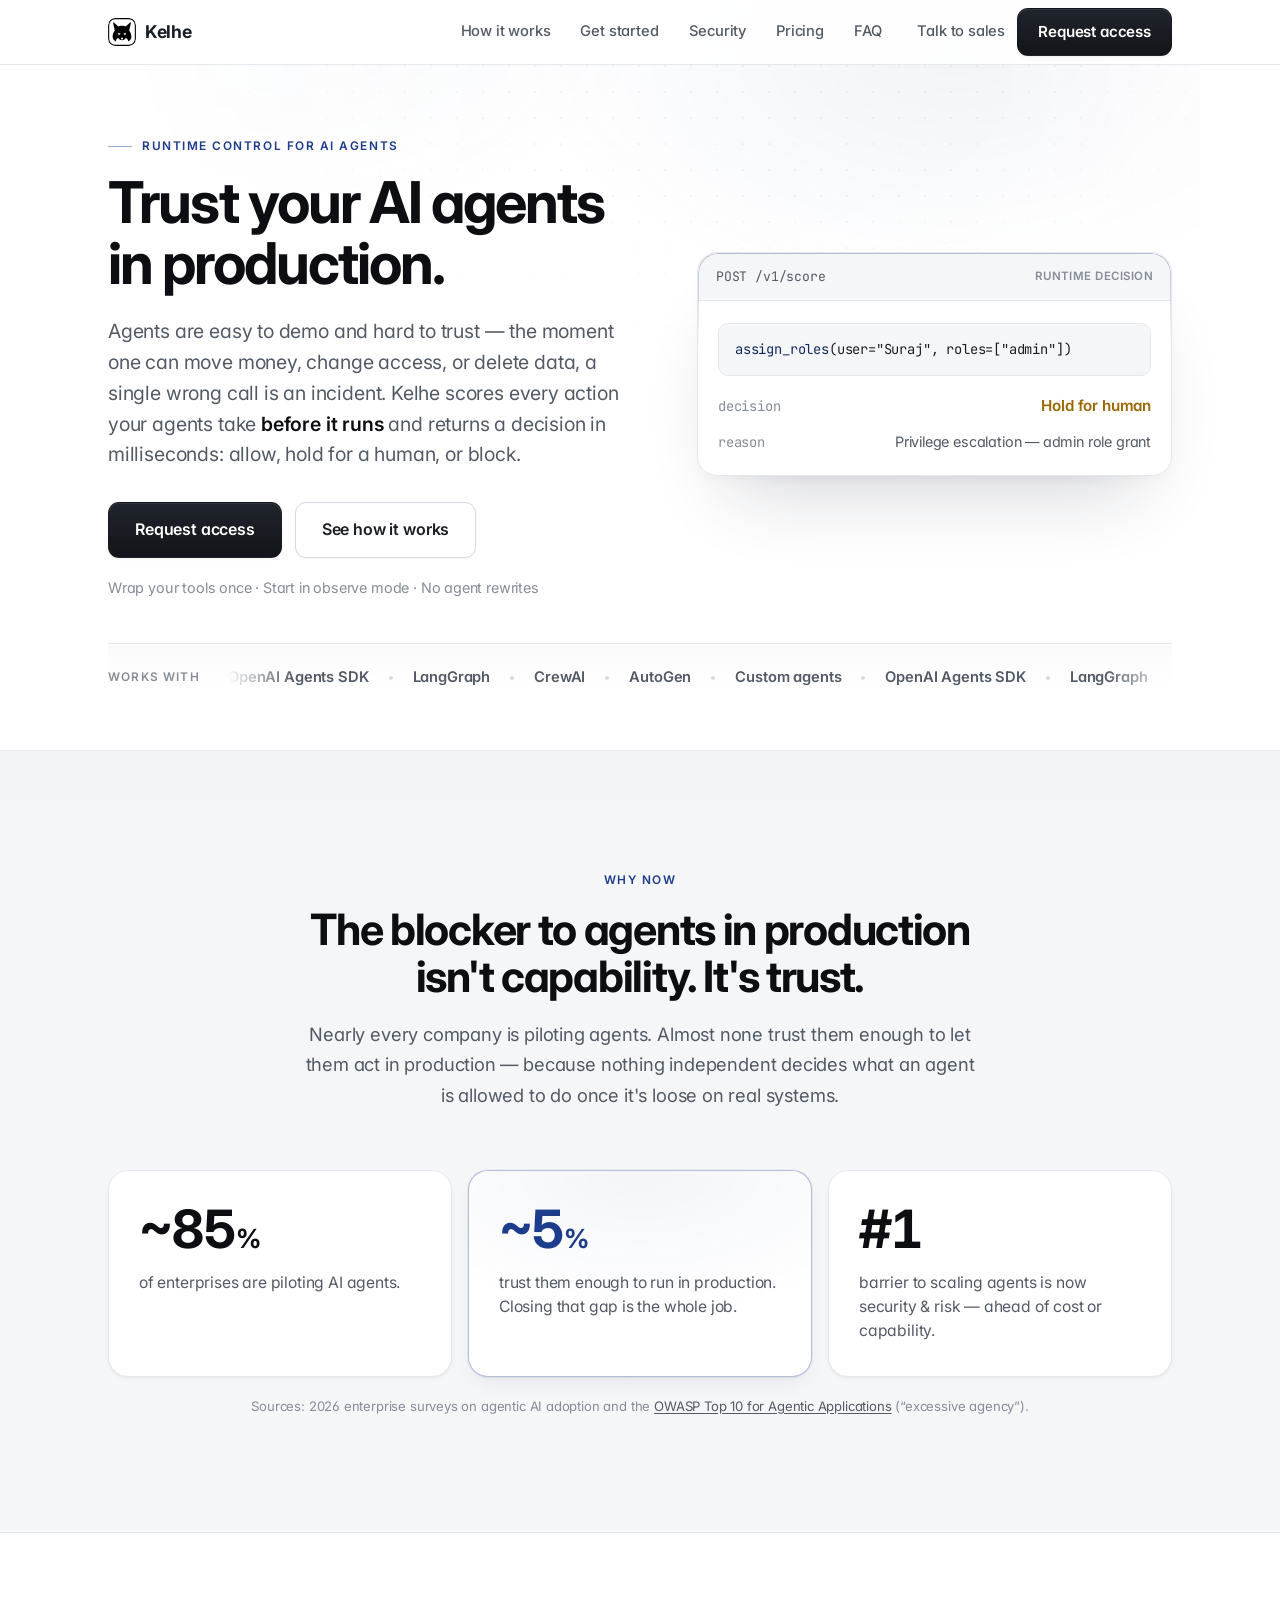
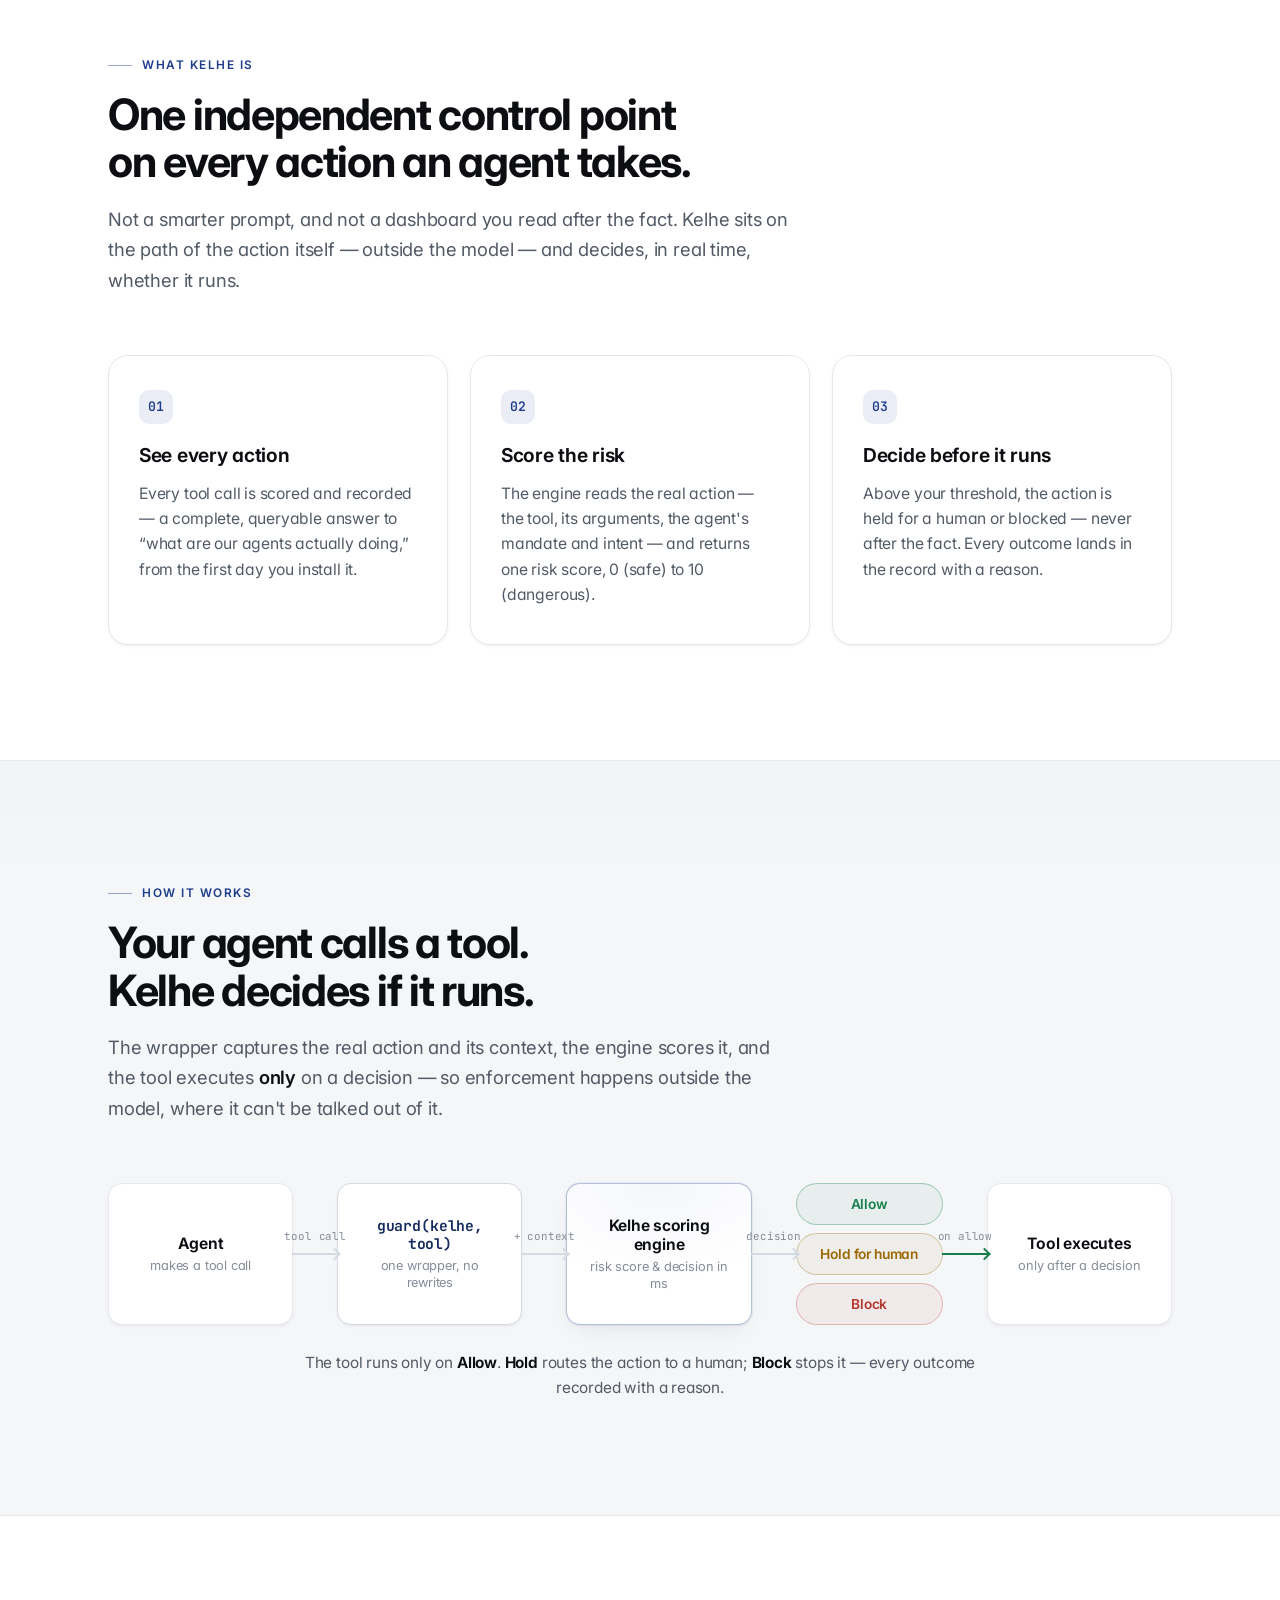
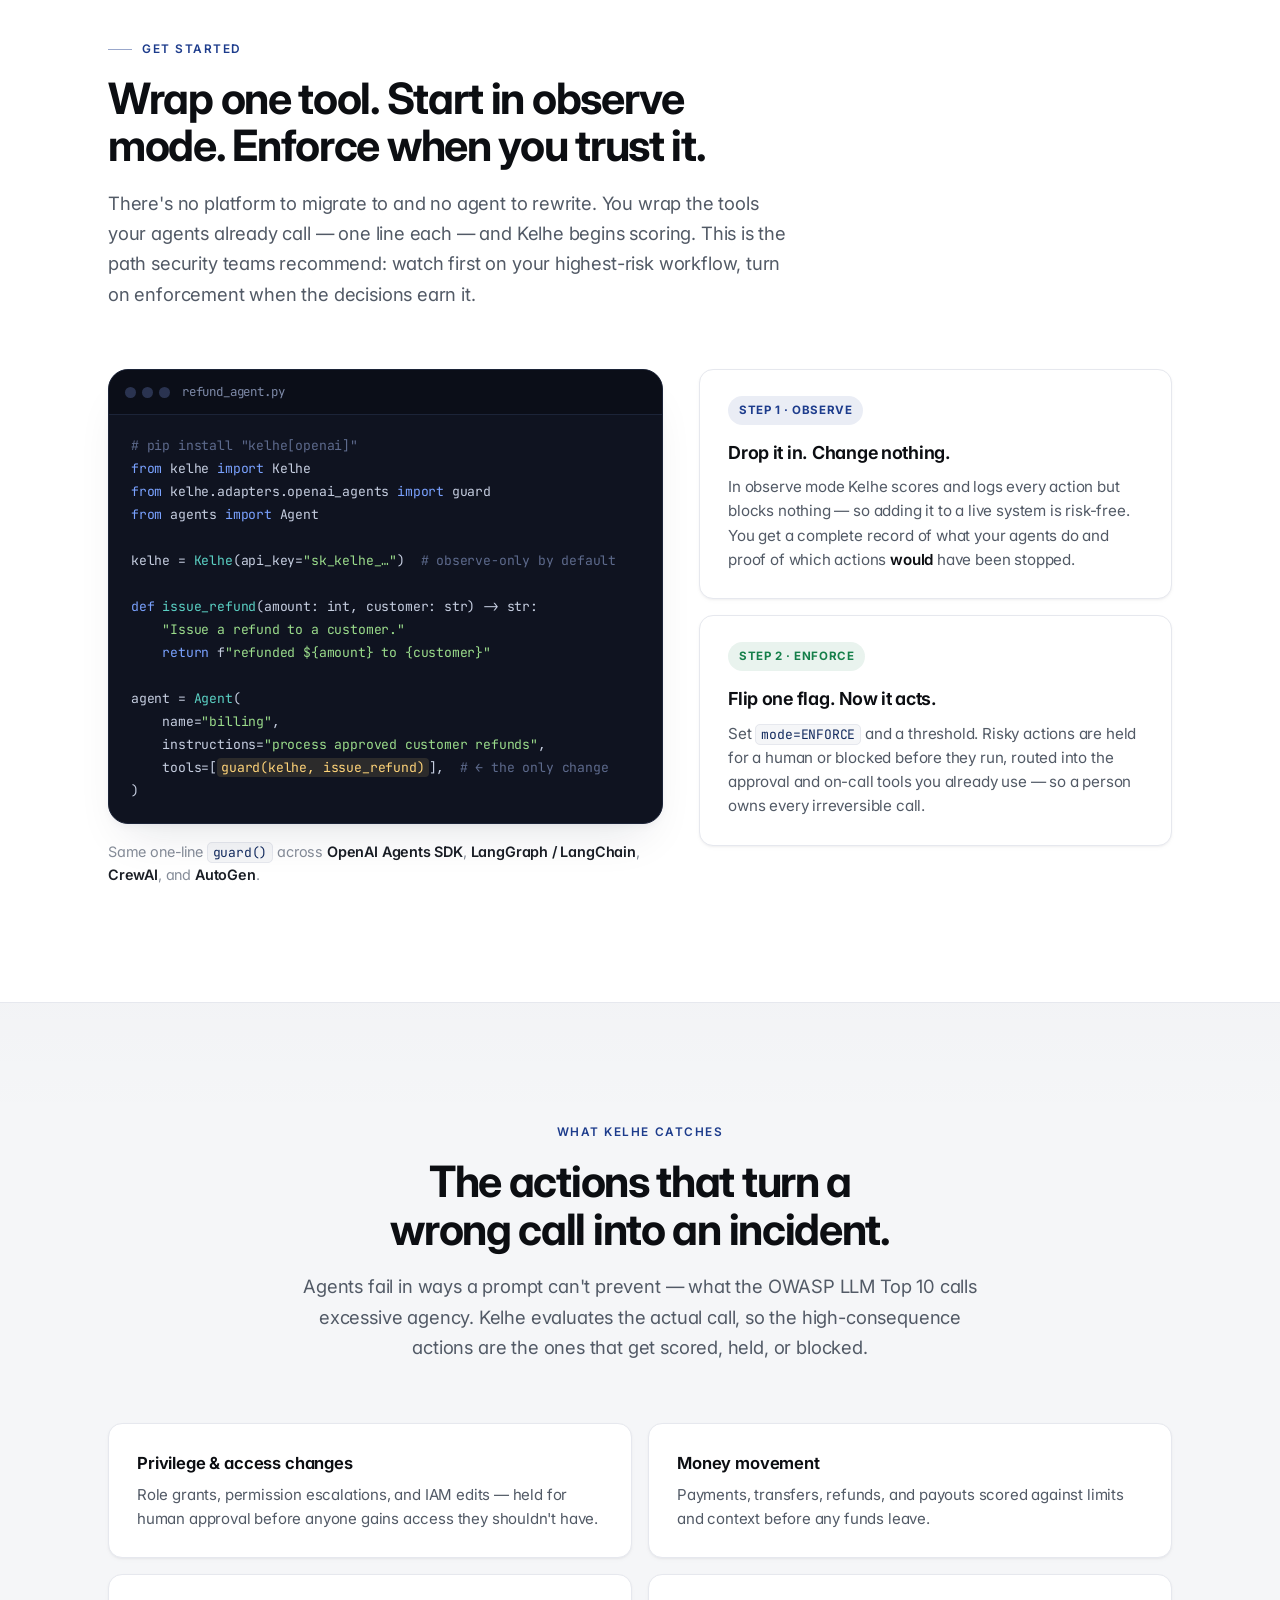
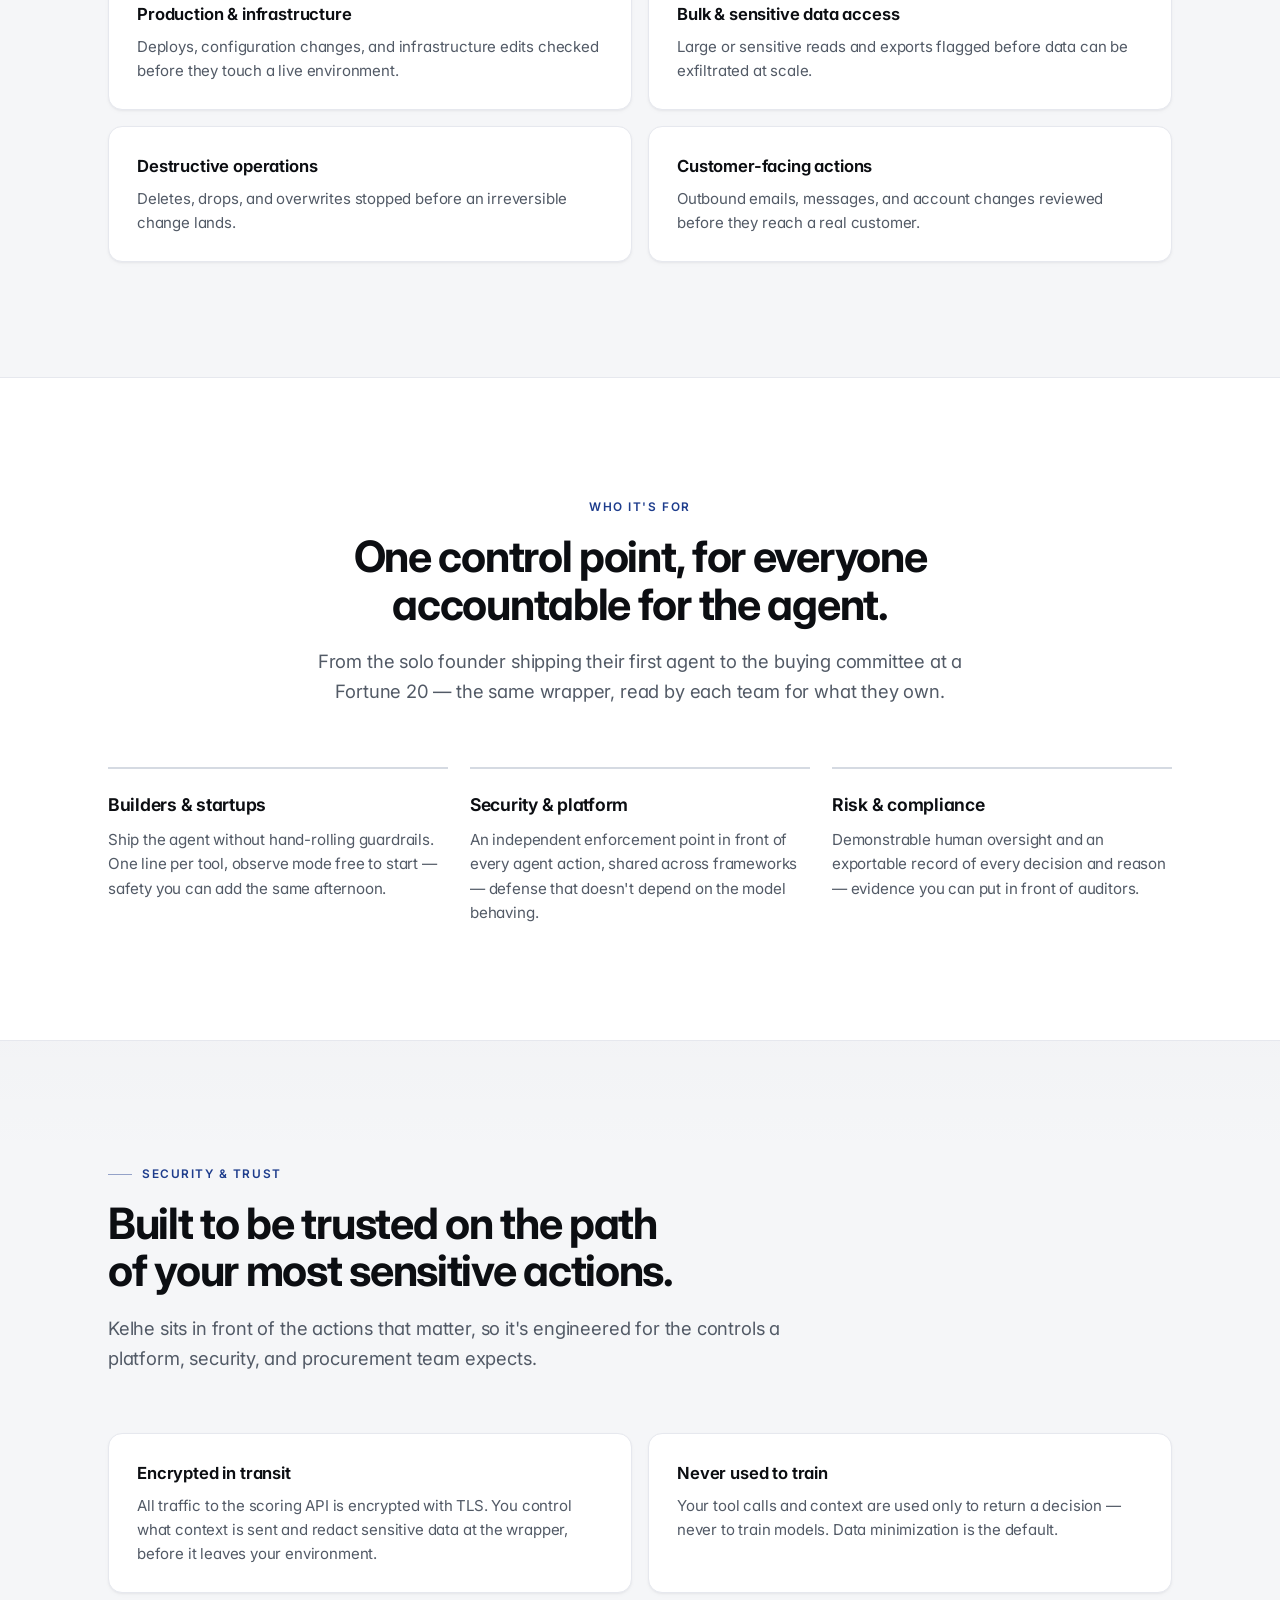
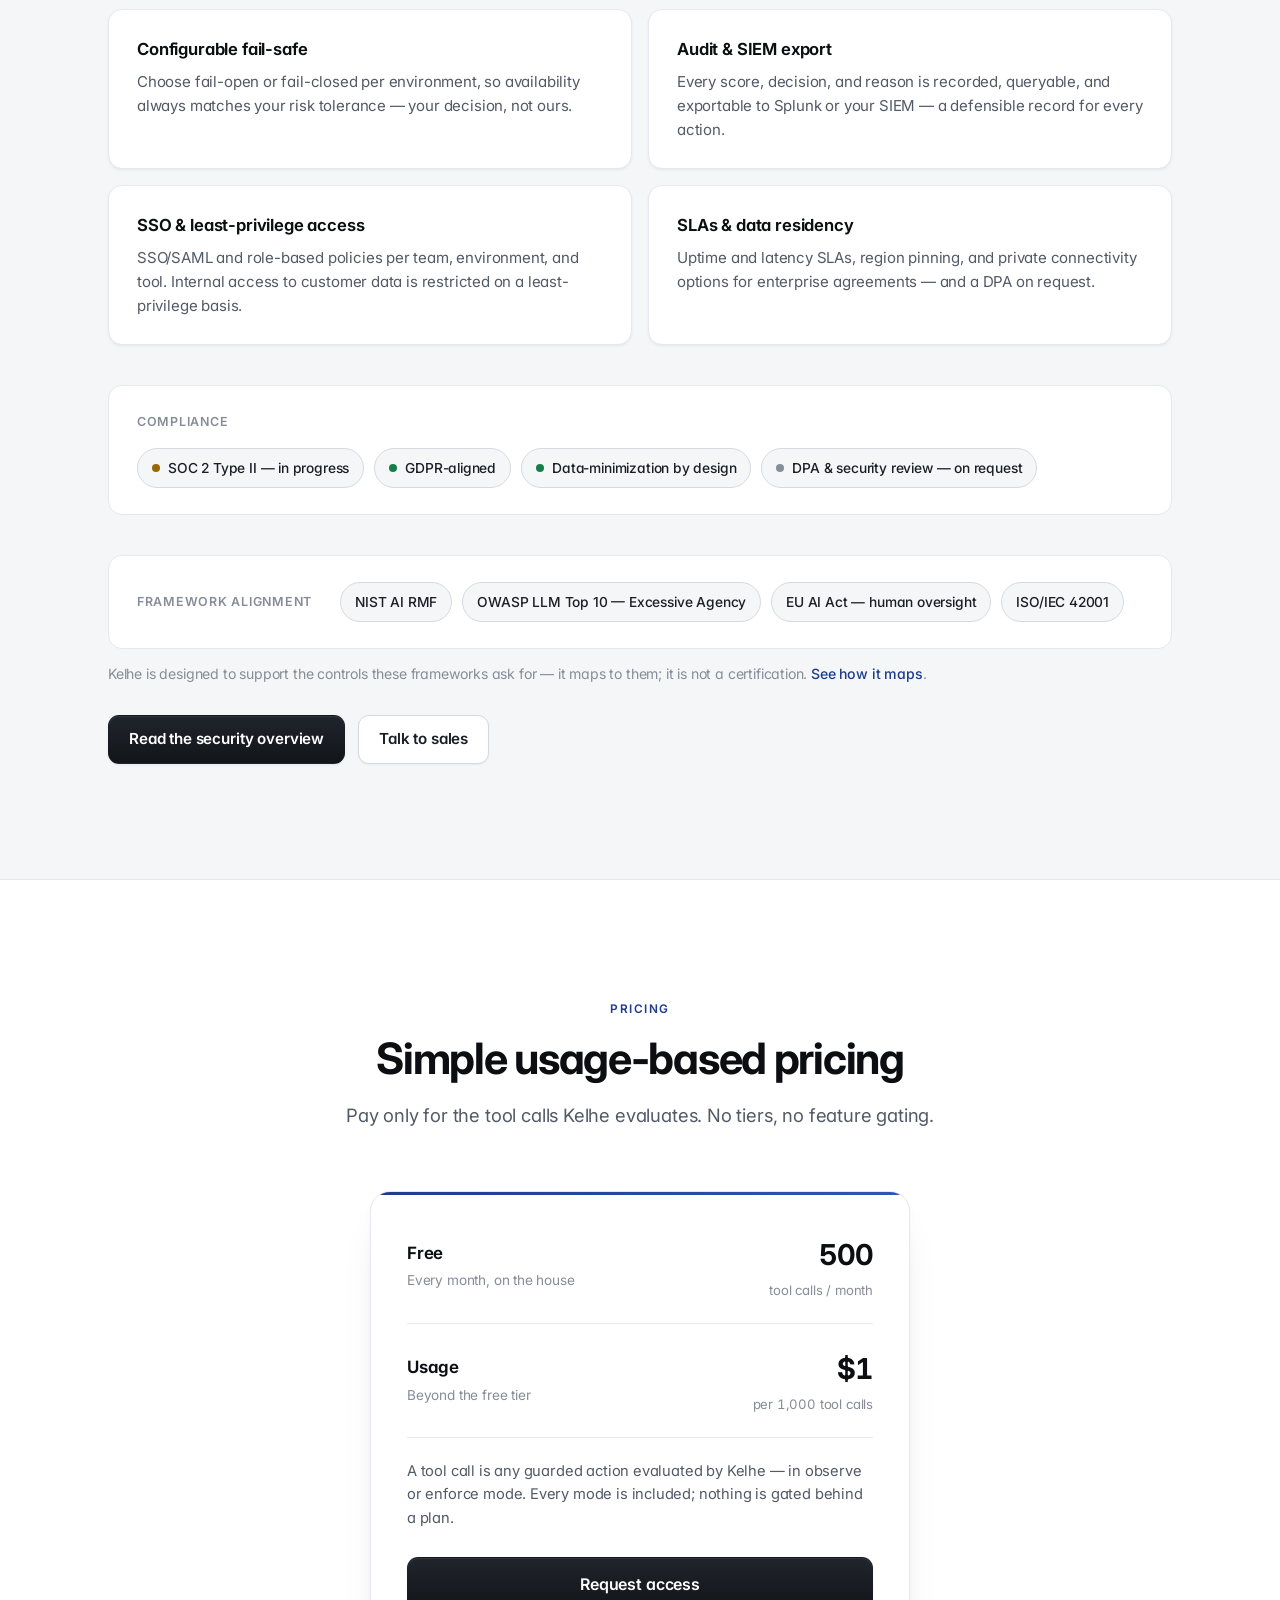
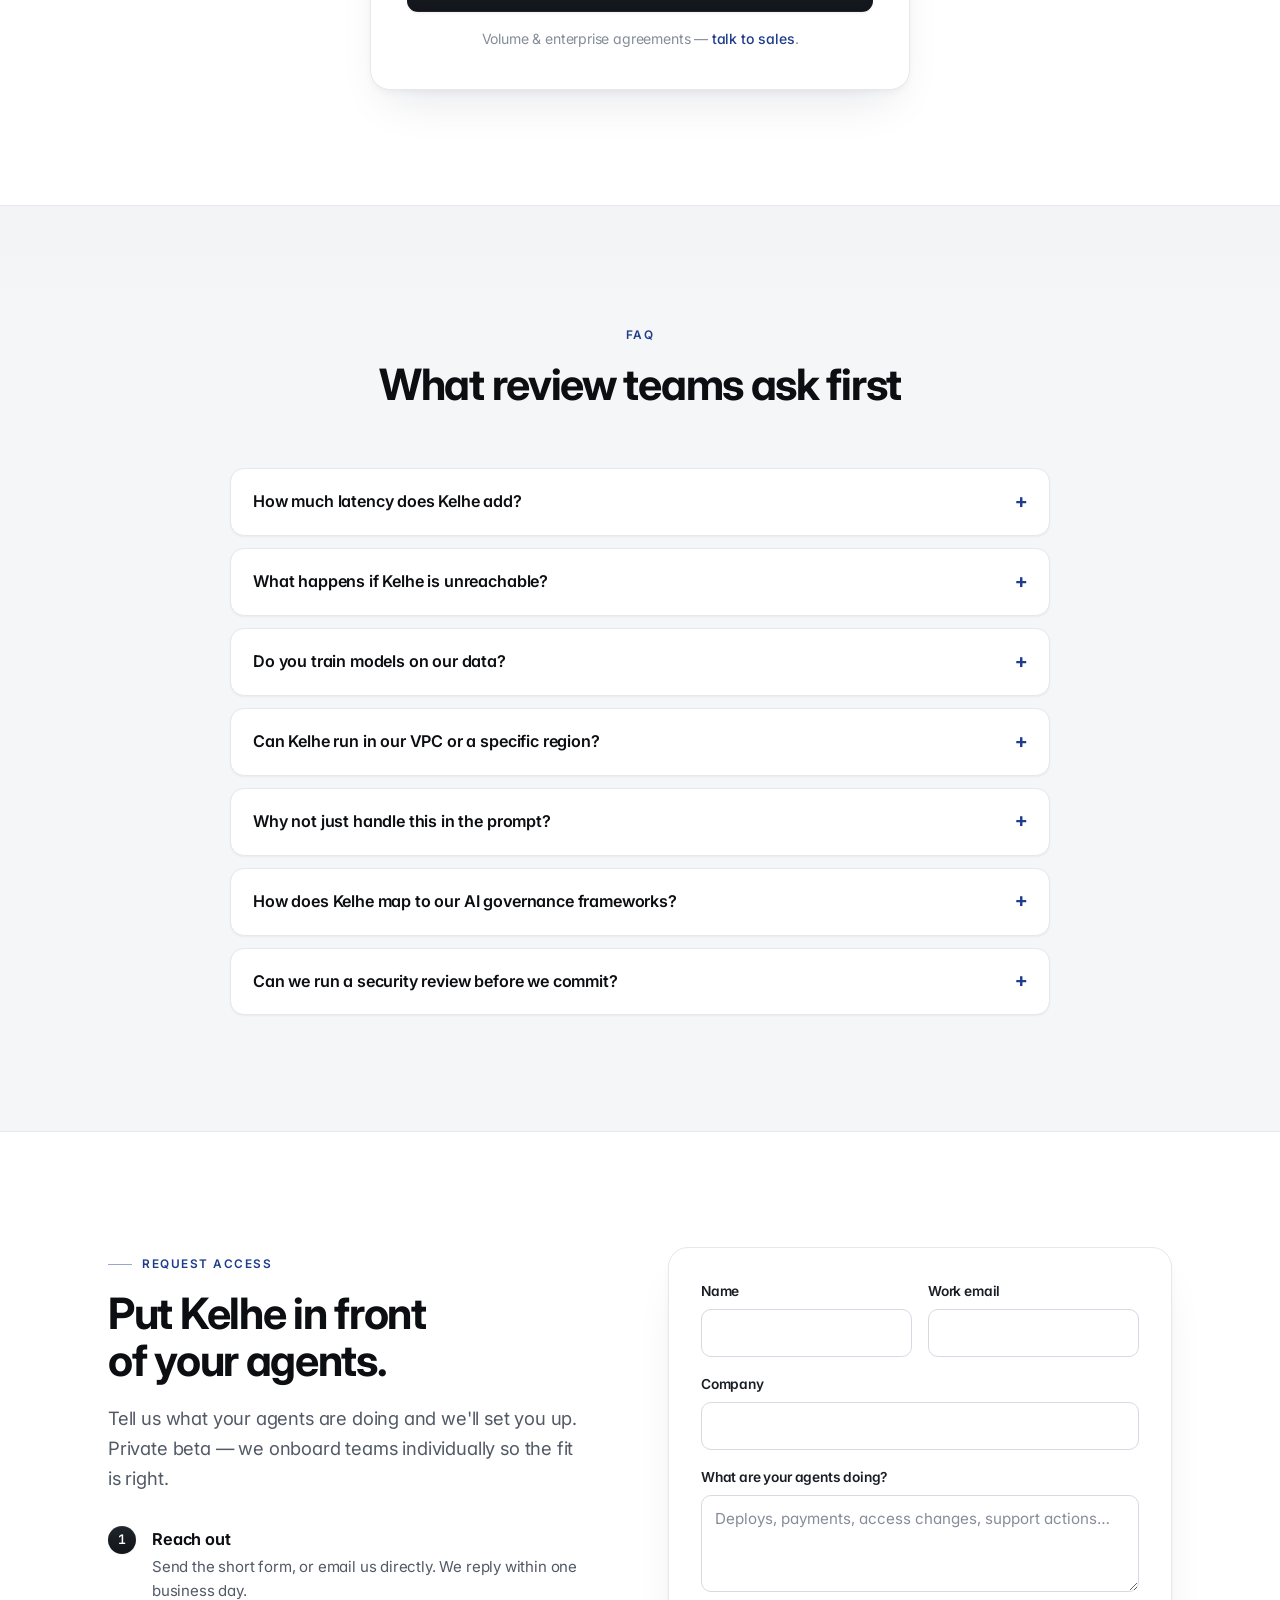
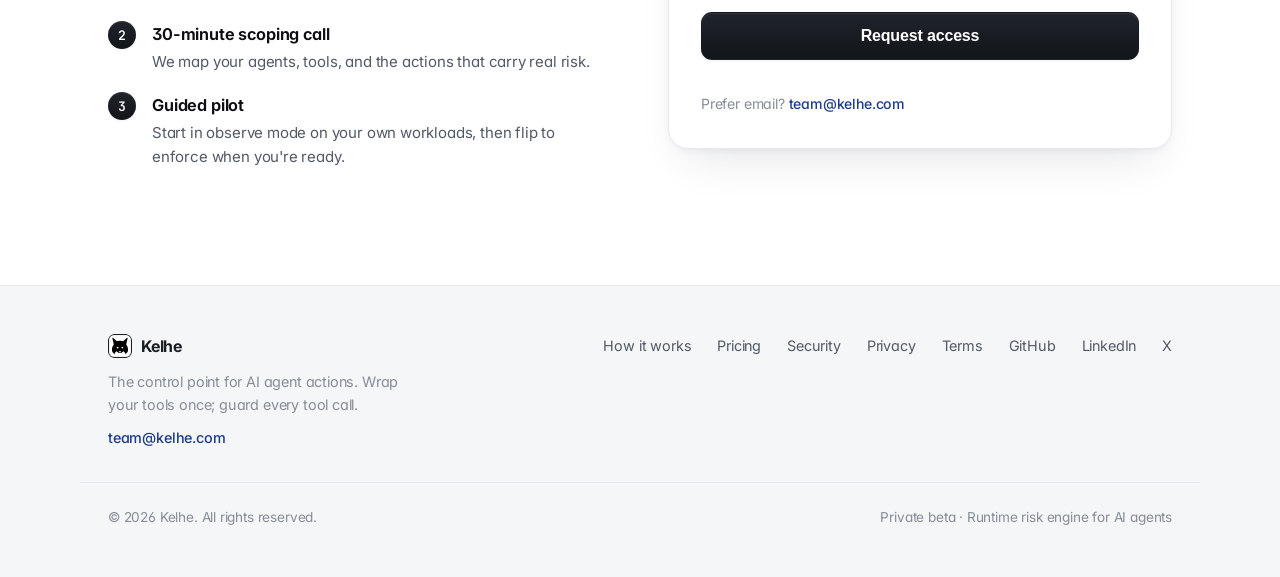
==== index.html @ 11968490 "new change" ====
<!DOCTYPE html>
<html lang="en">
<head>
  <meta charset="UTF-8" />
  <meta name="viewport" content="width=device-width, initial-scale=1.0" />
  <title>Kelhe — The runtime control point for AI agent actions</title>
  <meta name="description" content="Most AI agents never leave the pilot because no one can trust what they'll do in production. Kelhe scores every action your agents take — before it runs — and returns a decision in milliseconds: allow, hold for a human, or block. Wrap your tools once, start in observe mode, enforce when you trust it." />
  <meta name="keywords" content="AI agent security, runtime risk engine, tool call guardrails, agent governance, LLM security, human-in-the-loop" />
  <meta name="theme-color" content="#ffffff" />
  <meta name="robots" content="index, follow" />
  <meta name="author" content="Kelhe" />
  <link rel="canonical" href="https://kelhe.com/" />

  <link rel="icon" type="image/svg+xml" href="kelhe-fox-icon.svg" />
  <link rel="apple-touch-icon" href="kelhe-fox-logo.png" />
  <link rel="manifest" href="site.webmanifest" />

  <meta property="og:type" content="website" />
  <meta property="og:site_name" content="Kelhe" />
  <meta property="og:title" content="Kelhe — The control point for AI agent actions" />
  <meta property="og:description" content="A runtime risk engine for AI agents. Every tool call is scored before it executes — allow, hold for a human, or block." />
  <meta property="og:url" content="https://kelhe.com/" />
  <meta property="og:image" content="https://kelhe.com/kelhe-fox-logo.png" />
  <meta name="twitter:card" content="summary_large_image" />
  <meta name="twitter:title" content="Kelhe — The control point for AI agent actions" />
  <meta name="twitter:description" content="Every AI agent tool call, scored before it executes. Allow, hold for a human, or block." />
  <meta name="twitter:image" content="https://kelhe.com/kelhe-fox-logo.png" />

  <link rel="preconnect" href="https://fonts.googleapis.com" />
  <link rel="preconnect" href="https://fonts.gstatic.com" crossorigin />
  <link rel="preload" as="image" href="kelhe-fox-icon.svg" />
  <link href="https://fonts.googleapis.com/css2?family=Inter:wght@400;500;600;700;800&family=JetBrains+Mono:wght@400;500&display=swap" rel="stylesheet" />

  <link rel="stylesheet" href="styles.css?v=20260627e" />

  <!-- ── Structured data (JSON-LD) ─────────────────────────── -->
  <script type="application/ld+json">
  {
    "@context": "https://schema.org",
    "@graph": [
      {
        "@type": "Organization",
        "@id": "https://kelhe.com/#org",
        "name": "Kelhe",
        "url": "https://kelhe.com/",
        "logo": "https://kelhe.com/kelhe-fox-logo.png",
        "email": "team@kelhe.com",
        "sameAs": [
          "https://github.com/kelhehq",
          "https://www.linkedin.com/company/kelhe",
          "https://x.com/kelhehq"
        ]
      },
      {
        "@type": "SoftwareApplication",
        "name": "Kelhe",
        "applicationCategory": "SecurityApplication",
        "operatingSystem": "Cloud",
        "url": "https://kelhe.com/",
        "publisher": { "@id": "https://kelhe.com/#org" },
        "description": "Runtime risk engine for AI agents. Every guarded tool call is scored before it executes and returns a decision — allow, hold for a human, or block — with a defensible audit trail. The enforcement checkpoint security, platform, and risk teams put in front of every action an agent can take.",
        "offers": {
          "@type": "Offer",
          "priceCurrency": "USD",
          "price": "1.00",
          "description": "Usage-based pricing: 500 tool calls per month free, then $1 per 1,000 tool calls. No tiers, no feature gating."
        }
      },
      {
        "@type": "FAQPage",
        "mainEntity": [
          {
            "@type": "Question",
            "name": "How much latency does Kelhe add?",
            "acceptedAnswer": { "@type": "Answer", "text": "Kelhe is built for the hot path. Scoring runs as a single hosted API call designed to return a decision in milliseconds, so guarded tool calls proceed with minimal added latency. Enterprise agreements include latency SLAs." }
          },
          {
            "@type": "Question",
            "name": "What happens if Kelhe is unreachable?",
            "acceptedAnswer": { "@type": "Answer", "text": "Failure behavior is configurable per environment. Choose fail-open to proceed if scoring is unavailable, or fail-closed to block until a decision is returned, so availability always matches your risk tolerance." }
          },
          {
            "@type": "Question",
            "name": "Do you train models on our data?",
            "acceptedAnswer": { "@type": "Answer", "text": "No. Customer tool calls and context are used only to return a decision, never to train models. Kelhe follows data-minimization principles, and a DPA and security review are available on request." }
          },
          {
            "@type": "Question",
            "name": "Can Kelhe run in our VPC or a specific region?",
            "acceptedAnswer": { "@type": "Answer", "text": "Deployment and data-residency options, including region pinning and private connectivity, are available for enterprise agreements. Email team@kelhe.com to discuss requirements." }
          },
          {
            "@type": "Question",
            "name": "Why not just handle this in the prompt?",
            "acceptedAnswer": { "@type": "Answer", "text": "Prompts shape intent; they don't enforce it. A model can be persuaded, confused, or wrong, and a prompt leaves no independent record of what was allowed. Kelhe evaluates the actual tool call at runtime, outside the model, and produces a decision and an audit trail you can rely on." }
          },
          {
            "@type": "Question",
            "name": "How does Kelhe map to our AI governance frameworks?",
            "acceptedAnswer": { "@type": "Answer", "text": "Kelhe is designed to support the controls these frameworks ask for: independent runtime enforcement and measurement of agent actions (NIST AI RMF), mitigation of excessive agency (OWASP LLM Top 10), demonstrable human oversight of consequential actions (EU AI Act), and an auditable management record (ISO/IEC 42001). Kelhe maps to these standards; it is not itself a certification." }
          },
          {
            "@type": "Question",
            "name": "Can we run a security review before we commit?",
            "acceptedAnswer": { "@type": "Answer", "text": "Yes. We share a security overview, complete security questionnaires, and provide a DPA on request. Private beta teams are onboarded individually, so a security and procurement review is part of how we start. Email team@kelhe.com." }
          }
        ]
      }
    ]
  }
  </script>
</head>
<body>
  <a class="skip-link" href="#main">Skip to content</a>

  <!-- ───────────────────────── Nav ───────────────────────── -->
  <header class="nav">
    <div class="container nav__inner">
      <a class="brand" href="#top" aria-label="Kelhe home">
        <img class="brand__mark" src="kelhe-fox-icon.svg" alt="" width="28" height="28" />
        <span class="brand__name">Kelhe</span>
      </a>
      <button class="nav__toggle" id="navToggle" aria-label="Open menu" aria-expanded="false" aria-controls="navMenu">
        <span></span><span></span><span></span>
      </button>
      <nav class="nav__links" id="navMenu" aria-label="Primary">
        <a href="#how">How it works</a>
        <a href="#start">Get started</a>
        <a href="#security">Security</a>
        <a href="#pricing">Pricing</a>
        <a href="#faq">FAQ</a>
        <div class="nav__cta">
          <a class="nav__link" href="mailto:team@kelhe.com?subject=Talk%20to%20sales">Talk to sales</a>
          <a class="btn btn--primary" href="#request">Request access</a>
        </div>
      </nav>
    </div>
  </header>

  <main id="main">
    <span id="top"></span>

    <!-- ───────────────────────── Hero ───────────────────────── -->
    <section class="hero container">
      <div class="hero__bg" aria-hidden="true"></div>
      <div class="hero__grid">
        <div class="hero__copy">
          <span class="eyebrow">Runtime control for AI agents</span>
          <h1 class="hero__title">Trust your AI agents in production.</h1>
          <p class="hero__sub">
            Agents are easy to demo and hard to trust — the moment one can move money,
            change access, or delete data, a single wrong call is an incident. Kelhe
            scores every action your agents take <em>before it runs</em> and returns a
            decision in milliseconds: allow, hold for a human, or block.
          </p>
          <div class="hero__actions">
            <a class="btn btn--primary btn--lg" href="#request">Request access</a>
            <a class="btn btn--ghost btn--lg" href="#how">See how it works</a>
          </div>
          <p class="hero__note">Wrap your tools once · Start in observe mode · No agent rewrites</p>
        </div>

        <div class="hero__visual">
          <div class="decision" role="img" aria-label="Example: a tool call to assign admin roles is held for human approval">
            <div class="decision__bar">
              <span class="decision__route">POST /v1/score</span>
              <span class="decision__tag">Runtime decision</span>
            </div>
            <div class="decision__body">
<pre class="decision__call"><span class="k">assign_roles</span>(user="Suraj", roles=["admin"])</pre>
              <div class="decision__rows">
                <div class="decision__row">
                  <span class="decision__k">decision</span>
                  <span class="decision__v decision__v--hold">Hold for human</span>
                </div>
                <div class="decision__row">
                  <span class="decision__k">reason</span>
                  <span class="decision__reason">Privilege escalation — admin role grant</span>
                </div>
              </div>
            </div>
          </div>
        </div>
      </div>

      <!-- ── Framework strip (auto-scrolling marquee) ── -->
      <div class="strip">
        <span class="strip__label">Works with</span>
        <div class="strip__marquee">
          <div class="strip__track">
            <span class="strip__item">OpenAI Agents SDK</span>
            <span class="strip__item">LangGraph</span>
            <span class="strip__item">CrewAI</span>
            <span class="strip__item">AutoGen</span>
            <span class="strip__item">Custom agents</span>
            <span class="strip__item" aria-hidden="true">OpenAI Agents SDK</span>
            <span class="strip__item" aria-hidden="true">LangGraph</span>
            <span class="strip__item" aria-hidden="true">CrewAI</span>
            <span class="strip__item" aria-hidden="true">AutoGen</span>
            <span class="strip__item" aria-hidden="true">Custom agents</span>
          </div>
        </div>
      </div>
    </section>

    <!-- ───────────────────────── Why now (the trust gap) ───────────────────────── -->
    <section class="section section--alt" id="why">
      <div class="container">
        <div class="section__head section__head--center">
          <span class="eyebrow">Why now</span>
          <h2 class="section__title">The blocker to agents in production isn't capability. It's trust.</h2>
          <p class="section__lead">
            Nearly every company is piloting agents. Almost none trust them enough to let
            them act in production — because nothing independent decides what an agent is
            allowed to do once it's loose on real systems.
          </p>
        </div>

        <div class="stats">
          <div class="stat">
            <span class="stat__num">~85<span class="stat__unit">%</span></span>
            <p class="stat__label">of enterprises are piloting AI agents.</p>
          </div>
          <div class="stat stat--accent">
            <span class="stat__num">~5<span class="stat__unit">%</span></span>
            <p class="stat__label">trust them enough to run in production. Closing that gap is the whole job.</p>
          </div>
          <div class="stat">
            <span class="stat__num">#1</span>
            <p class="stat__label">barrier to scaling agents is now security &amp; risk — ahead of cost or capability.</p>
          </div>
        </div>
        <p class="stats__source">
          Sources: 2026 enterprise surveys on agentic AI adoption and the
          <a href="https://genai.owasp.org/resource/owasp-top-10-for-agentic-applications-for-2026/" rel="noopener">OWASP Top 10 for Agentic Applications</a> (“excessive agency”).
        </p>
      </div>
    </section>

    <!-- ───────────────────────── What Kelhe is ───────────────────────── -->
    <section class="section container" id="what">
      <div class="section__head">
        <span class="eyebrow">What Kelhe is</span>
        <h2 class="section__title">One independent control point on every action an agent takes.</h2>
        <p class="section__lead">
          Not a smarter prompt, and not a dashboard you read after the fact. Kelhe sits
          on the path of the action itself — outside the model — and decides, in real
          time, whether it runs.
        </p>
      </div>

      <div class="pillars">
        <div class="pillar">
          <span class="pillar__num">01</span>
          <h3 class="pillar__title">See every action</h3>
          <p class="pillar__desc">Every tool call is scored and recorded — a complete, queryable answer to “what are our agents actually doing,” from the first day you install it.</p>
        </div>
        <div class="pillar">
          <span class="pillar__num">02</span>
          <h3 class="pillar__title">Score the risk</h3>
          <p class="pillar__desc">The engine reads the real action — the tool, its arguments, the agent's mandate and intent — and returns one risk score, 0 (safe) to 10 (dangerous).</p>
        </div>
        <div class="pillar">
          <span class="pillar__num">03</span>
          <h3 class="pillar__title">Decide before it runs</h3>
          <p class="pillar__desc">Above your threshold, the action is held for a human or blocked — never after the fact. Every outcome lands in the record with a reason.</p>
        </div>
      </div>
    </section>

    <!-- ───────────────────────── How it works ───────────────────────── -->
    <section class="section section--alt" id="how">
      <div class="container">
      <div class="section__head">
        <span class="eyebrow">How it works</span>
        <h2 class="section__title">Your agent calls a tool. Kelhe decides if it runs.</h2>
        <p class="section__lead">
          The wrapper captures the real action and its context, the engine scores it, and
          the tool executes <em>only</em> on a decision — so enforcement happens outside
          the model, where it can't be talked out of it.
        </p>
      </div>

      <figure class="flow" aria-label="Data flow: an agent's tool call passes through guard() to Kelhe's scoring engine, which returns allow, hold for a human, or block; the tool executes only on allow.">
        <div class="flow__pipe" aria-hidden="true">
          <div class="flow__node">
            <span class="flow__k">Agent</span>
            <span class="flow__sub">makes a tool call</span>
          </div>
          <div class="flow__edge"><span class="flow__elabel">tool call</span></div>
          <div class="flow__node flow__node--code">
            <span class="flow__k">guard(kelhe, tool)</span>
            <span class="flow__sub">one wrapper, no rewrites</span>
          </div>
          <div class="flow__edge"><span class="flow__elabel">+ context</span></div>
          <div class="flow__node flow__node--accent">
            <span class="flow__k">Kelhe scoring engine</span>
            <span class="flow__sub">risk score &amp; decision in ms</span>
          </div>
          <div class="flow__edge"><span class="flow__elabel">decision</span></div>
          <div class="flow__decisions">
            <span class="flow__pill flow__pill--ok">Allow</span>
            <span class="flow__pill flow__pill--hold">Hold for human</span>
            <span class="flow__pill flow__pill--block">Block</span>
          </div>
          <div class="flow__edge flow__edge--ok"><span class="flow__elabel">on allow</span></div>
          <div class="flow__node">
            <span class="flow__k">Tool executes</span>
            <span class="flow__sub">only after a decision</span>
          </div>
        </div>
        <figcaption class="flow__caption">
          The tool runs only on <strong>Allow</strong>. <strong>Hold</strong> routes the
          action to a human; <strong>Block</strong> stops it — every outcome recorded with a reason.
        </figcaption>
      </figure>
      </div>
    </section>

    <!-- ───────────────────────── Get started ───────────────────────── -->
    <section class="section" id="start">
      <div class="container">
        <div class="section__head">
          <span class="eyebrow">Get started</span>
          <h2 class="section__title">Wrap one tool. Start in observe mode. Enforce when you trust it.</h2>
          <p class="section__lead">
            There's no platform to migrate to and no agent to rewrite. You wrap the tools
            your agents already call — one line each — and Kelhe begins scoring. This is
            the path security teams recommend: watch first on your highest-risk workflow,
            turn on enforcement when the decisions earn it.
          </p>
        </div>

        <div class="start">
          <div class="start__code">
            <div class="code">
              <div class="code__bar">
                <span class="code__dots" aria-hidden="true"><i></i><i></i><i></i></span>
                <span class="code__file">refund_agent.py</span>
              </div>
<pre class="code__body"><code><span class="c-c"># pip install "kelhe[openai]"</span>
<span class="c-k">from</span> kelhe <span class="c-k">import</span> Kelhe
<span class="c-k">from</span> kelhe.adapters.openai_agents <span class="c-k">import</span> guard
<span class="c-k">from</span> agents <span class="c-k">import</span> Agent

kelhe = <span class="c-f">Kelhe</span>(api_key=<span class="c-s">"sk_kelhe_…"</span>)  <span class="c-c"># observe-only by default</span>

<span class="c-k">def</span> <span class="c-f">issue_refund</span>(amount: int, customer: str) -> str:
    <span class="c-s">"Issue a refund to a customer."</span>
    <span class="c-k">return</span> f<span class="c-s">"refunded ${amount} to {customer}"</span>

agent = <span class="c-f">Agent</span>(
    name=<span class="c-s">"billing"</span>,
    instructions=<span class="c-s">"process approved customer refunds"</span>,
    tools=[<span class="c-hl">guard(kelhe, issue_refund)</span>],  <span class="c-c"># ← the only change</span>
)</code></pre>
            </div>
            <p class="start__frameworks">
              Same one-line <code>guard()</code> across
              <strong>OpenAI Agents SDK</strong>, <strong>LangGraph / LangChain</strong>,
              <strong>CrewAI</strong>, and <strong>AutoGen</strong>.
            </p>
          </div>

          <div class="modes">
            <div class="mode">
              <span class="mode__tag mode__tag--observe">Step 1 · Observe</span>
              <h3 class="mode__title">Drop it in. Change nothing.</h3>
              <p class="mode__desc">
                In observe mode Kelhe scores and logs every action but blocks nothing — so
                adding it to a live system is risk-free. You get a complete record of what
                your agents do and proof of which actions <em>would</em> have been stopped.
              </p>
            </div>
            <div class="mode">
              <span class="mode__tag mode__tag--enforce">Step 2 · Enforce</span>
              <h3 class="mode__title">Flip one flag. Now it acts.</h3>
              <p class="mode__desc">
                Set <code>mode=ENFORCE</code> and a threshold. Risky actions are held for a
                human or blocked before they run, routed into the approval and on-call tools
                you already use — so a person owns every irreversible call.
              </p>
            </div>
          </div>
        </div>
      </div>
    </section>

    <!-- ───────────────────────── What Kelhe catches ───────────────────────── -->
    <section class="section section--alt" id="catches">
      <div class="container">
        <div class="section__head section__head--center">
          <span class="eyebrow">What Kelhe catches</span>
          <h2 class="section__title">The actions that turn a wrong call into an incident.</h2>
          <p class="section__lead">
            Agents fail in ways a prompt can't prevent — what the OWASP LLM Top 10 calls
            excessive agency. Kelhe evaluates the actual call, so the high-consequence
            actions are the ones that get scored, held, or blocked.
          </p>
        </div>

        <div class="sec">
          <div class="sec__item">
            <h3>Privilege &amp; access changes</h3>
            <p>Role grants, permission escalations, and IAM edits — held for human approval before anyone gains access they shouldn't have.</p>
          </div>
          <div class="sec__item">
            <h3>Money movement</h3>
            <p>Payments, transfers, refunds, and payouts scored against limits and context before any funds leave.</p>
          </div>
          <div class="sec__item">
            <h3>Production &amp; infrastructure</h3>
            <p>Deploys, configuration changes, and infrastructure edits checked before they touch a live environment.</p>
          </div>
          <div class="sec__item">
            <h3>Bulk &amp; sensitive data access</h3>
            <p>Large or sensitive reads and exports flagged before data can be exfiltrated at scale.</p>
          </div>
          <div class="sec__item">
            <h3>Destructive operations</h3>
            <p>Deletes, drops, and overwrites stopped before an irreversible change lands.</p>
          </div>
          <div class="sec__item">
            <h3>Customer-facing actions</h3>
            <p>Outbound emails, messages, and account changes reviewed before they reach a real customer.</p>
          </div>
        </div>
      </div>
    </section>

    <!-- ───────────────────────── Who it's for ───────────────────────── -->
    <section class="section container" id="who">
      <div class="section__head section__head--center">
        <span class="eyebrow">Who it's for</span>
        <h2 class="section__title">One control point, for everyone accountable for the agent.</h2>
        <p class="section__lead">
          From the solo founder shipping their first agent to the buying committee at a
          Fortune 20 — the same wrapper, read by each team for what they own.
        </p>
      </div>

      <div class="teams">
        <div class="team">
          <h3 class="team__title">Builders &amp; startups</h3>
          <p class="team__desc">Ship the agent without hand-rolling guardrails. One line per tool, observe mode free to start — safety you can add the same afternoon.</p>
        </div>
        <div class="team">
          <h3 class="team__title">Security &amp; platform</h3>
          <p class="team__desc">An independent enforcement point in front of every agent action, shared across frameworks — defense that doesn't depend on the model behaving.</p>
        </div>
        <div class="team">
          <h3 class="team__title">Risk &amp; compliance</h3>
          <p class="team__desc">Demonstrable human oversight and an exportable record of every decision and reason — evidence you can put in front of auditors.</p>
        </div>
      </div>
    </section>

    <!-- ───────────────────────── Security & trust ───────────────────────── -->
    <section class="section section--alt" id="security">
      <div class="container">
        <div class="section__head">
          <span class="eyebrow">Security &amp; trust</span>
          <h2 class="section__title">Built to be trusted on the path of your most sensitive actions.</h2>
          <p class="section__lead">
            Kelhe sits in front of the actions that matter, so it's engineered for the
            controls a platform, security, and procurement team expects.
          </p>
        </div>

        <div class="sec">
          <div class="sec__item">
            <h3>Encrypted in transit</h3>
            <p>All traffic to the scoring API is encrypted with TLS. You control what context is sent and redact sensitive data at the wrapper, before it leaves your environment.</p>
          </div>
          <div class="sec__item">
            <h3>Never used to train</h3>
            <p>Your tool calls and context are used only to return a decision — never to train models. Data minimization is the default.</p>
          </div>
          <div class="sec__item">
            <h3>Configurable fail-safe</h3>
            <p>Choose fail-open or fail-closed per environment, so availability always matches your risk tolerance — your decision, not ours.</p>
          </div>
          <div class="sec__item">
            <h3>Audit &amp; SIEM export</h3>
            <p>Every score, decision, and reason is recorded, queryable, and exportable to Splunk or your SIEM — a defensible record for every action.</p>
          </div>
          <div class="sec__item">
            <h3>SSO &amp; least-privilege access</h3>
            <p>SSO/SAML and role-based policies per team, environment, and tool. Internal access to customer data is restricted on a least-privilege basis.</p>
          </div>
          <div class="sec__item">
            <h3>SLAs &amp; data residency</h3>
            <p>Uptime and latency SLAs, region pinning, and private connectivity options for enterprise agreements — and a DPA on request.</p>
          </div>
        </div>

        <div class="compliance">
          <span class="compliance__label">Compliance</span>
          <ul class="compliance__badges">
            <li class="badge"><span class="badge__dot badge__dot--prog"></span> SOC 2 Type II — in progress</li>
            <li class="badge"><span class="badge__dot badge__dot--ok"></span> GDPR-aligned</li>
            <li class="badge"><span class="badge__dot badge__dot--ok"></span> Data-minimization by design</li>
            <li class="badge"><span class="badge__dot badge__dot--req"></span> DPA &amp; security review — on request</li>
          </ul>
        </div>

        <div class="compliance">
          <span class="compliance__label">Framework alignment</span>
          <ul class="compliance__badges">
            <li class="badge">NIST AI RMF</li>
            <li class="badge">OWASP LLM Top 10 — Excessive Agency</li>
            <li class="badge">EU AI Act — human oversight</li>
            <li class="badge">ISO/IEC 42001</li>
          </ul>
        </div>
        <p class="pricing__enterprise" style="text-align:left;margin-top:14px;">
          Kelhe is designed to support the controls these frameworks ask for — it maps to them; it is not a certification. <a href="security.html">See how it maps</a>.
        </p>

        <!-- TODO(owner): replace the "in progress / on request" statuses above with
             verified badges once certifications are issued. -->
        <!-- TODO(owner): customer logo wall — uncomment and add real, approved logos
             once you have permission to display them.
        <div class="logos"> ... </div>
        -->

        <div class="sec__cta">
          <a class="btn btn--primary" href="security.html">Read the security overview</a>
          <a class="btn btn--ghost" href="mailto:team@kelhe.com?subject=Enterprise%20%26%20security%20review">Talk to sales</a>
        </div>
      </div>
    </section>

    <!-- ───────────────────────── Pricing ───────────────────────── -->
    <section class="section container" id="pricing">
      <div class="section__head section__head--center">
        <span class="eyebrow">Pricing</span>
        <h2 class="section__title">Simple usage-based pricing</h2>
        <p class="section__lead">Pay only for the tool calls Kelhe evaluates. No tiers, no feature gating.</p>
      </div>

      <div class="pricing">
        <div class="pricing__card">
          <div class="pricing__row">
            <div>
              <span class="pricing__tier">Free</span>
              <span class="pricing__sub">Every month, on the house</span>
            </div>
            <div class="pricing__price">
              <span class="pricing__amount">500</span>
              <span class="pricing__unit">tool calls / month</span>
            </div>
          </div>
          <div class="pricing__row">
            <div>
              <span class="pricing__tier">Usage</span>
              <span class="pricing__sub">Beyond the free tier</span>
            </div>
            <div class="pricing__price">
              <span class="pricing__amount">$1</span>
              <span class="pricing__unit">per 1,000 tool calls</span>
            </div>
          </div>

          <p class="pricing__explain">
            A tool call is any guarded action evaluated by Kelhe — in observe or enforce
            mode. Every mode is included; nothing is gated behind a plan.
          </p>

          <a class="btn btn--primary btn--lg" href="#request">Request access</a>
          <p class="pricing__enterprise">Volume &amp; enterprise agreements — <a href="mailto:team@kelhe.com?subject=Enterprise%20pricing">talk to sales</a>.</p>
        </div>
      </div>
    </section>

    <!-- ───────────────────────── FAQ ───────────────────────── -->
    <section class="section section--alt" id="faq">
      <div class="container">
        <div class="section__head section__head--center">
          <span class="eyebrow">FAQ</span>
          <h2 class="section__title">What review teams ask first</h2>
        </div>

        <div class="faq">
          <details class="faq__item">
            <summary>How much latency does Kelhe add?</summary>
            <p>Kelhe is built for the hot path. Scoring runs as a single hosted API call designed to return a decision in milliseconds, so guarded tool calls proceed with minimal added latency. Enterprise agreements include latency SLAs.</p>
          </details>
          <details class="faq__item">
            <summary>What happens if Kelhe is unreachable?</summary>
            <p>Failure behavior is configurable per environment. Choose fail-open — proceed if scoring is unavailable — or fail-closed — block until a decision is returned. Availability always matches your risk tolerance.</p>
          </details>
          <details class="faq__item">
            <summary>Do you train models on our data?</summary>
            <p>No. Customer tool calls and context are used only to return a decision, never to train models. Kelhe follows data-minimization principles, and a DPA and security review are available on request.</p>
          </details>
          <details class="faq__item">
            <summary>Can Kelhe run in our VPC or a specific region?</summary>
            <p>Deployment and data-residency options, including region pinning and private connectivity, are available for enterprise agreements. Email <a href="mailto:team@kelhe.com?subject=Deployment%20%26%20residency">team@kelhe.com</a> to discuss requirements.</p>
          </details>
          <details class="faq__item">
            <summary>Why not just handle this in the prompt?</summary>
            <p>Prompts shape intent; they don't enforce it. A model can be persuaded, confused, or wrong, and a prompt leaves no independent record of what was allowed. Kelhe evaluates the actual tool call at runtime — outside the model — and produces a decision and an audit trail you can rely on.</p>
          </details>
          <details class="faq__item">
            <summary>How does Kelhe map to our AI governance frameworks?</summary>
            <p>Kelhe is designed to support the controls these frameworks ask for: independent runtime enforcement and measurement of agent actions (NIST AI RMF), mitigation of excessive agency (OWASP LLM Top 10), demonstrable human oversight of consequential actions (EU AI Act), and an auditable management record (ISO/IEC 42001). Kelhe maps to these standards; it is not itself a certification.</p>
          </details>
          <details class="faq__item">
            <summary>Can we run a security review before we commit?</summary>
            <p>Yes. We share a security overview, complete security questionnaires, and provide a DPA on request. Private beta teams are onboarded individually, so a security and procurement review is part of how we start — email <a href="mailto:team@kelhe.com?subject=Security%20%26%20procurement%20review">team@kelhe.com</a>.</p>
          </details>
        </div>
      </div>
    </section>

    <!-- ───────────────────────── Request access ───────────────────────── -->
    <section class="section" id="request">
      <div class="container request">
        <div class="request__copy">
          <span class="eyebrow">Request access</span>
          <h2 class="section__title">Put Kelhe in front of your agents.</h2>
          <p class="section__lead">
            Tell us what your agents are doing and we'll set you up. Private beta —
            we onboard teams individually so the fit is right.
          </p>

          <ol class="next">
            <li class="next__step">
              <span class="next__num">1</span>
              <div>
                <h3 class="next__title">Reach out</h3>
                <p class="next__desc">Send the short form, or email us directly. We reply within one business day.</p>
              </div>
            </li>
            <li class="next__step">
              <span class="next__num">2</span>
              <div>
                <h3 class="next__title">30-minute scoping call</h3>
                <p class="next__desc">We map your agents, tools, and the actions that carry real risk.</p>
              </div>
            </li>
            <li class="next__step">
              <span class="next__num">3</span>
              <div>
                <h3 class="next__title">Guided pilot</h3>
                <p class="next__desc">Start in observe mode on your own workloads, then flip to enforce when you're ready.</p>
              </div>
            </li>
          </ol>
        </div>

        <div class="request__form">
          <!-- Web3Forms key is set. Submissions are delivered to the email registered
               for this key at web3forms.com — make sure that is team@kelhe.com. -->
          <form id="requestForm" class="form" action="https://api.web3forms.com/submit" method="POST">
            <input type="hidden" name="access_key" value="cf0c25e7-f2dc-433e-bff4-dc9bb9f6ca3f" />
            <input type="hidden" name="subject" value="Kelhe — new access request" />
            <input type="hidden" name="from_name" value="Kelhe website" />
            <input type="checkbox" name="botcheck" class="hp" tabindex="-1" autocomplete="off" aria-hidden="true" />

            <div class="form__row">
              <label class="form__field">
                <span class="form__label">Name</span>
                <input class="form__input" type="text" name="name" required autocomplete="name" />
              </label>
              <label class="form__field">
                <span class="form__label">Work email</span>
                <input class="form__input" type="email" name="email" required autocomplete="email" />
              </label>
            </div>
            <label class="form__field">
              <span class="form__label">Company</span>
              <input class="form__input" type="text" name="company" required autocomplete="organization" />
            </label>
            <label class="form__field">
              <span class="form__label">What are your agents doing?</span>
              <textarea class="form__input" name="use_case" rows="3" placeholder="Deploys, payments, access changes, support actions…" required></textarea>
            </label>

            <button class="btn btn--primary btn--lg form__submit" type="submit">Request access</button>
            <p class="form__status" id="formStatus" role="status" aria-live="polite"></p>
            <p class="form__fallback">Prefer email? <a href="mailto:team@kelhe.com?subject=API%20access%20request">team@kelhe.com</a></p>
          </form>
        </div>
      </div>
    </section>
  </main>

  <!-- ───────────────────────── Footer ───────────────────────── -->
  <footer class="footer">
    <div class="container footer__inner">
      <div class="footer__brandcol">
        <div class="footer__brand">
          <img src="kelhe-fox-icon.svg" alt="" width="24" height="24" />
          <span>Kelhe</span>
        </div>
        <p class="footer__tagline">The control point for AI agent actions. Wrap your tools once; guard every tool call.</p>
        <a class="footer__contact" href="mailto:team@kelhe.com">team@kelhe.com</a>
      </div>
      <nav class="footer__links" aria-label="Footer">
        <a href="#how">How it works</a>
        <a href="#pricing">Pricing</a>
        <a href="security.html">Security</a>
        <a href="privacy.html">Privacy</a>
        <a href="terms.html">Terms</a>
        <a href="https://github.com/kelhehq" rel="noopener">GitHub</a>
        <a href="https://www.linkedin.com/company/kelhe" rel="noopener">LinkedIn</a>
        <a href="https://x.com/kelhehq" rel="noopener">X</a>
      </nav>
    </div>
    <div class="footer__bottom">
      <p class="footer__copy">© 2026 Kelhe. All rights reserved.</p>
      <p class="footer__copy">Private beta · Runtime risk engine for AI agents</p>
    </div>
  </footer>

  <script>
    (function () {
      var btn = document.getElementById('navToggle');
      var menu = document.getElementById('navMenu');
      if (!btn || !menu) return;
      function close() {
        menu.classList.remove('is-open');
        btn.classList.remove('is-open');
        btn.setAttribute('aria-expanded', 'false');
        btn.setAttribute('aria-label', 'Open menu');
      }
      btn.addEventListener('click', function () {
        var open = menu.classList.toggle('is-open');
        btn.classList.toggle('is-open', open);
        btn.setAttribute('aria-expanded', open ? 'true' : 'false');
        btn.setAttribute('aria-label', open ? 'Close menu' : 'Open menu');
      });
      menu.addEventListener('click', function (e) {
        if (e.target.tagName === 'A') close();
      });
      window.addEventListener('keydown', function (e) {
        if (e.key === 'Escape') close();
      });
    })();

    // Request-access form — progressive enhancement over a normal POST
    (function () {
      var form = document.getElementById('requestForm');
      var status = document.getElementById('formStatus');
      if (!form || !status) return;
      form.addEventListener('submit', function (e) {
        // If the key hasn't been configured yet, let the native POST proceed.
        var key = form.elements['access_key'] ? form.elements['access_key'].value : '';
        if (!key || key.indexOf('YOUR_WEB3FORMS') === 0) return;
        e.preventDefault();
        var btn = form.querySelector('.form__submit');
        status.className = 'form__status';
        status.textContent = 'Sending…';
        if (btn) btn.disabled = true;
        fetch(form.action, {
          method: 'POST',
          headers: { 'Accept': 'application/json' },
          body: new FormData(form)
        }).then(function (r) { return r.json().then(function (d) { return { ok: r.ok, d: d }; }); })
          .then(function (res) {
            if (res.ok) {
              form.reset();
              status.className = 'form__status form__status--ok';
              status.textContent = 'Thanks — your request is in. We’ll reply within one business day.';
            } else {
              throw new Error((res.d && res.d.message) || 'Request failed');
            }
          })
          .catch(function () {
            status.className = 'form__status form__status--err';
            status.innerHTML = 'Something went wrong. Please email <a href="mailto:team@kelhe.com?subject=API%20access%20request">team@kelhe.com</a>.';
          })
          .finally(function () { if (btn) btn.disabled = false; });
      });
    })();
  </script>
</body>
</html>
---- styles.css ----
/* ============================================================
   Kelhe — runtime control for AI agents
   Clean, light, enterprise design system
   ============================================================ */

:root {
  --bg:        #ffffff;
  --bg-alt:    #f5f6f8;
  --surface:   #ffffff;

  --line:      #e6e8ee;
  --line-2:    #d5dae2;

  --heading:   #0c0e12;       /* true ink for titles */
  --text:      #1a1e25;
  --text-2:    #525a66;       /* cooler secondary */
  --text-3:    #868d99;

  --accent:    #1d3c8c;       /* deep institutional navy — links, focus, small marks */
  --accent-2:  #2f55b8;
  --accent-ink:#122a5e;
  --accent-soft: rgba(29,60,140,0.09);
  --ink:       #121519;       /* primary button — near-black graphite */

  --ok:        #157f4a;
  --hold:      #9a6700;
  --block:     #b4382f;

  --radius:    14px;
  --radius-sm: 10px;
  --radius-lg: 20px;
  --maxw:      1120px;
  --ease:      cubic-bezier(0.22, 1, 0.36, 1);

  /* spacing scale — consistent vertical/horizontal rhythm */
  --space-1: 6px;
  --space-2: 10px;
  --space-3: 16px;
  --space-4: 22px;
  --space-5: 30px;
  --space-6: 40px;
  --space-7: 56px;
  --space-8: 80px;

  /* elevation — softer, faintly navy-cool, low-opacity */
  --shadow-xs: 0 1px 2px rgba(18,26,48,0.05);
  --shadow-sm: 0 1px 2px rgba(18,26,48,0.04), 0 2px 6px -2px rgba(18,26,48,0.05);
  --shadow-md: 0 2px 4px -1px rgba(18,26,48,0.04), 0 10px 24px -8px rgba(18,26,48,0.08);
  --shadow-lg: 0 4px 8px -2px rgba(18,26,48,0.05), 0 24px 48px -18px rgba(18,26,48,0.12);
  --shadow-xl: 0 8px 16px -8px rgba(18,26,48,0.06), 0 44px 80px -34px rgba(18,26,48,0.20);
  --ring: 0 0 0 3px rgba(29,60,140,0.18);

  --mono: "JetBrains Mono", ui-monospace, SFMono-Regular, Menlo, monospace;
  --sans: "Inter", -apple-system, BlinkMacSystemFont, "Segoe UI", sans-serif;
}

* { box-sizing: border-box; margin: 0; padding: 0; }

html {
  scroll-behavior: smooth;
  -webkit-text-size-adjust: 100%;
  text-size-adjust: 100%;
}

body {
  font-family: var(--sans);
  background: var(--bg);
  color: var(--text);
  line-height: 1.6;
  letter-spacing: -0.011em;
  font-feature-settings: "cv11", "ss01", "calt", "liga";
  -webkit-font-smoothing: antialiased;
  -moz-osx-font-smoothing: grayscale;
  text-rendering: optimizeLegibility;
  overflow-x: clip;
}

img, svg { max-width: 100%; height: auto; }

a { color: inherit; text-decoration: none; }
code { font-family: var(--mono); font-size: 0.9em; }

h1, h2, h3 { color: var(--heading); text-wrap: balance; }

::selection { background: rgba(29,60,140,0.14); color: var(--heading); }

:focus-visible {
  outline: 2px solid var(--accent);
  outline-offset: 3px;
  border-radius: 6px;
}

/* sticky-nav-aware anchor jumps */
[id] { scroll-margin-top: 88px; }

.skip-link {
  position: fixed;
  top: 12px; left: 12px;
  z-index: 100;
  transform: translateY(-180%);
  padding: 10px 16px;
  background: var(--ink);
  color: #fff;
  border-radius: 10px;
  font-weight: 600;
  font-size: 0.9rem;
  transition: transform 0.2s var(--ease);
}
.skip-link:focus { transform: translateY(0); }

/* ── Layout ──────────────────────────────────────────────── */
.container {
  width: 100%;
  max-width: var(--maxw);
  margin-inline: auto;
  padding-inline: 28px;
}

.section { padding-block: clamp(72px, 9vw, 116px); }
.section--alt {
  background:
    linear-gradient(180deg, rgba(18,26,48,0.012), transparent 120px),
    var(--bg-alt);
  border-block: 1px solid var(--line);
}

.section__head { max-width: 680px; margin-bottom: clamp(40px, 5vw, 60px); }
.section__head--center { margin-inline: auto; text-align: center; }

.eyebrow {
  display: inline-flex;
  align-items: center;
  gap: 10px;
  font-size: 0.74rem;
  font-weight: 600;
  letter-spacing: 0.13em;
  text-transform: uppercase;
  color: var(--accent);
  margin-bottom: 16px;
}
.eyebrow::before {
  content: "";
  width: 24px; height: 1px;
  background: currentColor;
  opacity: 0.45;
}
.section__head--center .eyebrow::before { display: none; }

.section__title {
  font-size: clamp(1.85rem, 1.2rem + 2.6vw, 2.7rem);
  font-weight: 700;
  letter-spacing: -0.03em;
  line-height: 1.1;
  color: var(--heading);
}

.section__lead {
  margin-top: 18px;
  color: var(--text-2);
  font-size: clamp(1.05rem, 1rem + 0.3vw, 1.15rem);
  line-height: 1.65;
  text-wrap: pretty;
}

.section__lead code {
  background: var(--bg-alt);
  border: 1px solid var(--line);
  border-radius: 6px;
  padding: 1px 6px;
  color: var(--accent-ink);
}

/* ── Buttons ─────────────────────────────────────────────── */
.btn {
  display: inline-flex;
  align-items: center;
  justify-content: center;
  gap: 8px;
  font-weight: 600;
  font-size: 0.95rem;
  letter-spacing: -0.01em;
  padding: 11px 20px;
  border-radius: 11px;
  border: 1px solid transparent;
  cursor: pointer;
  transition: background 0.18s var(--ease), border-color 0.18s var(--ease),
              transform 0.16s var(--ease), box-shadow 0.18s var(--ease),
              filter 0.18s var(--ease);
  white-space: nowrap;
}
.btn--lg { padding: 14px 26px; font-size: 1rem; }

.btn--primary {
  background: linear-gradient(180deg, #20242c, var(--ink));
  color: #fff;
  box-shadow: var(--shadow-sm), inset 0 1px 0 rgba(255,255,255,0.08);
}
.btn--primary:hover { transform: translateY(-1px); filter: brightness(1.07); box-shadow: var(--shadow-md), inset 0 1px 0 rgba(255,255,255,0.12); }
.btn--primary:active { transform: translateY(0); filter: brightness(0.98); box-shadow: var(--shadow-xs); }

.btn--ghost {
  background: #fff;
  border-color: var(--line-2);
  color: var(--text);
  box-shadow: var(--shadow-xs);
}
.btn--ghost:hover { border-color: var(--text-3); background: var(--bg-alt); transform: translateY(-1px); box-shadow: var(--shadow-sm); }
.btn--ghost:active { transform: translateY(0); box-shadow: none; }

/* ── Nav ─────────────────────────────────────────────────── */
.nav {
  position: sticky;
  top: 0;
  z-index: 50;
  background: rgba(255,255,255,0.85);
  backdrop-filter: blur(10px);
  border-bottom: 1px solid var(--line);
}
.nav__inner {
  display: flex;
  align-items: center;
  justify-content: space-between;
  height: 64px;
}
.brand { display: flex; align-items: center; gap: 9px; }
.brand__mark { border-radius: 7px; }
.brand__name { font-weight: 700; font-size: 1.1rem; letter-spacing: -0.02em; }

.nav__links { display: flex; align-items: center; gap: 30px; }
.nav__links > a {
  color: var(--text-2);
  font-size: 0.92rem;
  font-weight: 500;
  transition: color 0.16s;
}
.nav__links > a:hover { color: var(--text); }

.nav__cta { display: flex; align-items: center; gap: 12px; margin-left: 6px; }
.nav__cta .nav__link {
  color: var(--text-2);
  font-size: 0.92rem;
  font-weight: 500;
}
.nav__cta .nav__link:hover { color: var(--text); }

.nav__toggle {
  display: none;
  flex-direction: column;
  justify-content: center;
  gap: 5px;
  width: 40px; height: 40px;
  background: #fff;
  border: 1px solid var(--line-2);
  border-radius: 9px;
  cursor: pointer;
}
.nav__toggle span {
  display: block; width: 18px; height: 2px;
  margin-inline: auto;
  background: var(--text);
  border-radius: 2px;
  transition: transform 0.25s var(--ease), opacity 0.2s var(--ease);
}
.nav__toggle.is-open span:nth-child(1) { transform: translateY(7px) rotate(45deg); }
.nav__toggle.is-open span:nth-child(2) { opacity: 0; }
.nav__toggle.is-open span:nth-child(3) { transform: translateY(-7px) rotate(-45deg); }

/* ── Hero ────────────────────────────────────────────────── */
.hero { position: relative; padding-block: clamp(40px, 5vw, 72px) clamp(28px, 3vw, 44px); }
.hero__bg {
  position: absolute;
  inset: -64px 0 auto 0;
  height: 620px;
  z-index: -1;
  pointer-events: none;
  background:
    radial-gradient(620px 360px at 78% 8%, rgba(29,60,140,0.06), transparent 70%),
    radial-gradient(540px 320px at 18% 0%, rgba(29,60,140,0.045), transparent 70%),
    radial-gradient(circle at center, rgba(18,26,48,0.045) 1px, transparent 1.4px);
  background-size: auto, auto, 26px 26px;
  -webkit-mask-image: radial-gradient(820px 420px at 60% 12%, #000 30%, transparent 78%);
  mask-image: radial-gradient(820px 420px at 60% 12%, #000 30%, transparent 78%);
}
.hero__grid {
  display: grid;
  grid-template-columns: 1.05fr 0.95fr;
  gap: 64px;
  align-items: center;
}
.hero__title {
  font-size: clamp(2.05rem, 1.2rem + 4.2vw, 3.6rem);
  line-height: 1.06;
  font-weight: 700;
  letter-spacing: -0.035em;
  color: var(--heading);
}
.hero__sub {
  margin-top: 22px;
  max-width: 520px;
  font-size: clamp(1.1rem, 1.04rem + 0.4vw, 1.22rem);
  line-height: 1.58;
  color: var(--text-2);
  text-wrap: pretty;
}
.hero__actions { margin-top: 32px; display: flex; gap: 13px; flex-wrap: wrap; }
.hero__note { margin-top: 18px; color: var(--text-3); font-size: 0.9rem; }

/* Hero decision card (the single product visual) */
.hero__visual { position: relative; }
.hero__visual::before {
  content: "";
  position: absolute;
  inset: 8% 6%;
  z-index: -1;
  background: radial-gradient(closest-side, rgba(29,60,140,0.14), transparent 75%);
  filter: blur(34px);
}
.decision {
  position: relative;
  background: var(--surface);
  border: 1px solid var(--line);
  border-radius: var(--radius-lg);
  box-shadow: var(--shadow-xl);
  overflow: hidden;
}
.decision::after {
  content: "";
  position: absolute;
  inset: 0;
  border-radius: inherit;
  padding: 1px;
  background: linear-gradient(180deg, rgba(29,60,140,0.30), transparent 45%);
  -webkit-mask: linear-gradient(#000 0 0) content-box, linear-gradient(#000 0 0);
  -webkit-mask-composite: xor;
  mask-composite: exclude;
  pointer-events: none;
}
.decision__bar {
  display: flex;
  align-items: center;
  justify-content: space-between;
  padding: 13px 18px;
  border-bottom: 1px solid var(--line);
  background: var(--bg-alt);
}
.decision__route { font-family: var(--mono); font-size: 0.82rem; color: var(--text-2); }
.decision__tag {
  font-size: 0.72rem;
  font-weight: 600;
  letter-spacing: 0.04em;
  text-transform: uppercase;
  color: var(--text-3);
}
.decision__body { padding: 22px 20px; }
.decision__call {
  font-family: var(--mono);
  font-size: 0.86rem;
  line-height: 1.7;
  color: var(--text);
  background: var(--bg-alt);
  border: 1px solid var(--line);
  border-radius: var(--radius-sm);
  padding: 14px 16px;
  white-space: pre;
  overflow-x: auto;
}
.decision__call .k { color: var(--accent-ink); }
.decision__rows { margin-top: 18px; display: grid; gap: 12px; }
.decision__row {
  display: flex;
  align-items: baseline;
  justify-content: space-between;
  gap: 16px;
}
.decision__k { color: var(--text-3); font-size: 0.86rem; font-family: var(--mono); }
.decision__v { font-weight: 600; font-size: 0.95rem; }
.decision__v--hold { color: var(--hold); }
.decision__reason { color: var(--text-2); font-size: 0.9rem; text-align: right; }

/* ── Logo / framework strip (auto-scrolling marquee) ─────── */
.strip {
  display: flex;
  align-items: center;
  gap: 28px;
  margin-top: clamp(28px, 4vw, 44px);
  padding-block: 22px;
  border-top: 1px solid var(--line);
  background: linear-gradient(180deg, rgba(18,26,48,0.018), transparent 70%);
}
.strip__label {
  flex: 0 0 auto;
  color: var(--text-3);
  font-size: 0.74rem;
  font-weight: 600;
  letter-spacing: 0.1em;
  text-transform: uppercase;
}
.strip__marquee {
  flex: 1 1 auto;
  min-width: 0;
  overflow: hidden;
  -webkit-mask-image: linear-gradient(90deg, transparent, #000 7%, #000 93%, transparent);
  mask-image: linear-gradient(90deg, transparent, #000 7%, #000 93%, transparent);
}
.strip__track {
  display: flex;
  width: max-content;
  align-items: center;
  will-change: transform;
}
.strip:hover .strip__track { animation-play-state: paused; }
.strip__item {
  position: relative;
  flex: 0 0 auto;
  /* each item owns its trailing space so the duplicated half tiles
     perfectly and translateX(-50%) loops seamlessly */
  margin-right: 44px;
  color: var(--text-2);
  font-weight: 600;
  font-size: 0.92rem;
  letter-spacing: -0.01em;
  white-space: nowrap;
}
.strip__item::after {
  content: "";
  position: absolute;
  right: -24px; top: 50%;
  width: 4px; height: 4px;
  border-radius: 50%;
  background: var(--line-2);
  transform: translateY(-50%);
}
@keyframes marquee {
  from { transform: translateX(0); }
  to   { transform: translateX(-50%); }
}

/* ── Pillars (value) ─────────────────────────────────────── */
.pillars { display: grid; grid-template-columns: repeat(3, 1fr); gap: var(--space-4); }
.pillar {
  padding: 34px 30px 36px;
  background: var(--surface);
  border: 1px solid var(--line);
  border-radius: var(--radius-lg);
  box-shadow: var(--shadow-sm);
  transition: transform 0.22s var(--ease), box-shadow 0.22s var(--ease), border-color 0.22s var(--ease);
}
.pillar:hover { transform: translateY(-2px); box-shadow: var(--shadow-md); border-color: var(--line-2); }
.pillar__num {
  display: inline-grid;
  place-items: center;
  width: 34px; height: 34px;
  border-radius: 10px;
  background: var(--accent-soft);
  color: var(--accent);
  font-family: var(--mono);
  font-size: 0.82rem;
  font-weight: 600;
}
.pillar__title { margin-top: 16px; font-size: 1.2rem; font-weight: 650; letter-spacing: -0.015em; color: var(--heading); }
.pillar__desc { margin-top: 10px; color: var(--text-2); font-size: 0.98rem; line-height: 1.62; }

/* ── How it works — flow diagram ─────────────────────────── */
.flow { margin: 0; }
.flow__pipe {
  display: flex;
  align-items: stretch;
  justify-content: center;
  gap: 0;
  flex-wrap: nowrap;
}
.flow__node {
  flex: 1 1 0;
  min-width: 0;
  display: flex;
  flex-direction: column;
  justify-content: center;
  gap: 4px;
  padding: 20px 18px;
  text-align: center;
  background: var(--surface);
  border: 1px solid var(--line);
  border-radius: var(--radius);
  box-shadow: var(--shadow-sm);
}
.flow__node--code { border-color: var(--line-2); }
.flow__node--code .flow__k { font-family: var(--mono); font-size: 0.92rem; color: var(--accent-ink); letter-spacing: -0.01em; }
.flow__node--accent {
  border-color: rgba(29,60,140,0.32);
  box-shadow: var(--shadow-md), 0 0 0 1px rgba(29,60,140,0.05);
  background:
    radial-gradient(120% 100% at 50% 0%, rgba(29,60,140,0.045), transparent 70%),
    var(--surface);
}
.flow__k { font-weight: 650; font-size: 0.98rem; letter-spacing: -0.015em; color: var(--heading); line-height: 1.25; }
.flow__sub { color: var(--text-3); font-size: 0.8rem; line-height: 1.3; }

.flow__edge {
  flex: 0 0 auto;
  align-self: center;
  position: relative;
  width: 46px;
  height: 2px;
  margin: 0 -1px;
  background: var(--line-2);
}
.flow__edge::after {
  content: "";
  position: absolute;
  right: 0; top: 50%;
  width: 7px; height: 7px;
  border-top: 2px solid var(--line-2);
  border-right: 2px solid var(--line-2);
  transform: translate(1px, -50%) rotate(45deg);
}
.flow__edge--ok { background: var(--ok); }
.flow__edge--ok::after { border-color: var(--ok); }
.flow__elabel {
  position: absolute;
  left: 50%; bottom: 10px;
  transform: translateX(-50%);
  white-space: nowrap;
  font-family: var(--mono);
  font-size: 0.68rem;
  color: var(--text-3);
}

.flow__decisions {
  flex: 1 1 0;
  min-width: 0;
  display: flex;
  flex-direction: column;
  gap: 8px;
  justify-content: center;
}
.flow__pill {
  padding: 9px 12px;
  border-radius: 999px;
  text-align: center;
  font-weight: 600;
  font-size: 0.86rem;
  border: 1px solid var(--line-2);
  background: var(--surface);
}
.flow__pill--ok    { color: var(--ok);    border-color: rgba(21,127,74,0.35);  background: rgba(21,127,74,0.06); }
.flow__pill--hold  { color: var(--hold);  border-color: rgba(154,103,0,0.32);  background: rgba(154,103,0,0.06); }
.flow__pill--block { color: var(--block); border-color: rgba(180,56,47,0.30);  background: rgba(180,56,47,0.06); }

.flow__caption {
  margin: 26px auto 0;
  max-width: 680px;
  text-align: center;
  color: var(--text-2);
  font-size: 0.96rem;
  line-height: 1.6;
}
.flow__caption strong { color: var(--heading); font-weight: 650; }

/* ── Security & trust ────────────────────────────────────── */
.sec { display: grid; grid-template-columns: 1fr 1fr; gap: var(--space-3); }
.sec__item {
  padding: 26px 28px;
  background: var(--surface);
  border: 1px solid var(--line);
  border-radius: var(--radius);
  box-shadow: var(--shadow-sm);
  transition: transform 0.22s var(--ease), box-shadow 0.22s var(--ease), border-color 0.22s var(--ease);
}
.sec__item:hover { transform: translateY(-1px); box-shadow: var(--shadow-md); border-color: var(--line-2); }
.sec__item h3 { font-size: 1.04rem; font-weight: 650; letter-spacing: -0.01em; color: var(--heading); }
.sec__item p { margin-top: 7px; color: var(--text-2); font-size: 0.94rem; line-height: 1.6; }

.compliance {
  margin-top: 40px;
  padding: 26px 28px;
  background: var(--surface);
  border: 1px solid var(--line);
  border-radius: var(--radius);
  display: flex;
  align-items: center;
  flex-wrap: wrap;
  gap: 16px 28px;
}
.compliance__label {
  font-size: 0.78rem;
  font-weight: 600;
  letter-spacing: 0.06em;
  text-transform: uppercase;
  color: var(--text-3);
}
.compliance__badges { list-style: none; display: flex; flex-wrap: wrap; gap: 10px; }
.badge {
  display: inline-flex;
  align-items: center;
  gap: 8px;
  padding: 8px 14px;
  background: var(--bg-alt);
  border: 1px solid var(--line-2);
  border-radius: 999px;
  font-size: 0.86rem;
  font-weight: 500;
  color: var(--text);
}
.badge__dot { width: 8px; height: 8px; border-radius: 50%; }
.badge__dot--ok   { background: var(--ok); }
.badge__dot--prog { background: var(--hold); }
.badge__dot--req  { background: var(--text-3); }
.sec__cta { margin-top: 30px; display: flex; gap: 13px; flex-wrap: wrap; }

/* ── Pricing ─────────────────────────────────────────────── */
.pricing { max-width: 540px; margin-inline: auto; }
.pricing__card {
  position: relative;
  padding: 38px 36px;
  background: var(--surface);
  border: 1px solid var(--line);
  border-radius: var(--radius-lg);
  box-shadow: var(--shadow-lg);
  overflow: hidden;
}
.pricing__card::before {
  content: "";
  position: absolute;
  inset: 0 0 auto 0;
  height: 3px;
  background: linear-gradient(90deg, var(--accent), var(--accent-2));
}
.pricing__row {
  display: flex;
  align-items: center;
  justify-content: space-between;
  gap: 20px;
  padding-block: 22px;
  border-bottom: 1px solid var(--line);
}
.pricing__row:first-child { padding-top: 2px; }
.pricing__tier { display: block; font-weight: 650; font-size: 1.06rem; letter-spacing: -0.01em; }
.pricing__sub  { display: block; margin-top: 3px; color: var(--text-3); font-size: 0.85rem; }
.pricing__price { text-align: right; white-space: nowrap; font-variant-numeric: tabular-nums; }
.pricing__tier { color: var(--heading); }
.pricing__amount { font-weight: 700; font-size: 1.8rem; letter-spacing: -0.03em; color: var(--heading); font-variant-numeric: tabular-nums; }
.pricing__unit { display: block; margin-top: 2px; color: var(--text-3); font-size: 0.82rem; }
.pricing__explain { margin-top: 22px; color: var(--text-2); font-size: 0.92rem; line-height: 1.6; }
.pricing__note { margin-top: 8px; color: var(--text-3); font-size: 0.86rem; }
.pricing .btn { margin-top: 26px; width: 100%; }
.pricing__enterprise { margin-top: 16px; text-align: center; color: var(--text-3); font-size: 0.88rem; }
.pricing__enterprise a { color: var(--accent); font-weight: 500; }
.pricing__enterprise a:hover { text-decoration: underline; }

/* ── FAQ ─────────────────────────────────────────────────── */
.faq { max-width: 820px; margin-inline: auto; display: grid; gap: 12px; }
.faq__item {
  background: var(--surface);
  border: 1px solid var(--line);
  border-radius: var(--radius);
  box-shadow: var(--shadow-xs);
  transition: border-color 0.18s var(--ease), box-shadow 0.18s var(--ease);
}
.faq__item:hover { box-shadow: var(--shadow-sm); }
.faq__item[open] { border-color: var(--line-2); box-shadow: var(--shadow-sm); }
.faq__item summary { color: var(--heading); }
.faq__item summary {
  list-style: none;
  cursor: pointer;
  padding: 20px 22px;
  font-weight: 600;
  font-size: 1.01rem;
  letter-spacing: -0.01em;
  display: flex;
  align-items: center;
  justify-content: space-between;
  gap: 16px;
}
.faq__item summary::-webkit-details-marker { display: none; }
.faq__item summary::after {
  content: "+";
  font-family: var(--mono);
  color: var(--accent);
  font-size: 1.3rem;
  line-height: 1;
  transition: transform 0.2s var(--ease);
}
.faq__item[open] summary::after { transform: rotate(45deg); }
.faq__item p {
  padding: 0 22px 22px;
  color: var(--text-2);
  font-size: 0.95rem;
  line-height: 1.65;
  max-width: 72ch;
}
.faq__item a { color: var(--accent); }
.faq__item a:hover { text-decoration: underline; }
.faq__item code { background: var(--bg-alt); border: 1px solid var(--line); border-radius: 5px; padding: 1px 5px; color: var(--accent-ink); }

/* ── Final CTA ───────────────────────────────────────────── */
.cta { padding-block: 96px; text-align: center; }
.cta__title {
  font-size: clamp(1.9rem, 4vw, 2.8rem);
  font-weight: 700;
  letter-spacing: -0.03em;
  line-height: 1.1;
}
.cta__sub { margin-top: 16px; color: var(--text-2); font-size: 1.08rem; }
.cta__actions { margin-top: 30px; display: inline-flex; gap: 13px; flex-wrap: wrap; justify-content: center; }

/* ── Footer ──────────────────────────────────────────────── */
.footer {
  border-top: 1px solid var(--line);
  padding-block: 48px;
  background: var(--bg-alt);
}
.footer__inner {
  display: flex;
  align-items: flex-start;
  justify-content: space-between;
  gap: 40px;
  flex-wrap: wrap;
}
.footer__brand { display: flex; align-items: center; gap: 9px; font-weight: 700; }
.footer__brand img { border-radius: 6px; }
.footer__tagline { margin-top: 12px; max-width: 320px; color: var(--text-3); font-size: 0.9rem; line-height: 1.55; }
.footer__contact { display: inline-block; margin-top: 10px; color: var(--accent); font-size: 0.9rem; font-weight: 500; }
.footer__contact:hover { text-decoration: underline; }
.footer__links { display: flex; gap: 26px; flex-wrap: wrap; }
.footer__links a {
  color: var(--text-2);
  font-size: 0.9rem;
  transition: color 0.16s;
  background-image: linear-gradient(var(--accent), var(--accent));
  background-size: 0% 1px;
  background-position: 0 100%;
  background-repeat: no-repeat;
  transition: color 0.16s var(--ease), background-size 0.25s var(--ease);
}
.footer__links a:hover { color: var(--accent); background-size: 100% 1px; }
.footer__bottom {
  max-width: var(--maxw);
  margin: 32px auto 0;
  padding: 24px 28px 0;
  border-top: 1px solid var(--line);
  display: flex;
  align-items: center;
  justify-content: space-between;
  gap: 16px;
  flex-wrap: wrap;
}
.footer__copy { color: var(--text-3); font-size: 0.85rem; }

/* ── Request access (conversion) ─────────────────────────── */
.request {
  display: grid;
  grid-template-columns: 1fr 1fr;
  gap: 56px;
  align-items: start;
}
.next { margin-top: 32px; list-style: none; display: grid; gap: 18px; }
.next__step { display: grid; grid-template-columns: auto 1fr; gap: 16px; align-items: start; }
.next__num {
  width: 28px; height: 28px;
  display: grid; place-items: center;
  border-radius: 999px;
  background: linear-gradient(180deg, #20242c, var(--ink));
  color: #fff;
  font-size: 0.82rem;
  font-weight: 600;
  font-family: var(--mono);
  box-shadow: var(--shadow-xs), inset 0 1px 0 rgba(255,255,255,0.08);
}
.next__title { font-size: 1.02rem; font-weight: 650; letter-spacing: -0.01em; color: var(--heading); }
.next__desc { margin-top: 3px; color: var(--text-2); font-size: 0.94rem; }

.request__form {
  background: var(--surface);
  border: 1px solid var(--line);
  border-radius: var(--radius-lg);
  box-shadow: var(--shadow-lg);
  padding: 32px;
}
.form { display: grid; gap: 16px; }
.form__row { display: grid; grid-template-columns: 1fr 1fr; gap: 16px; }
.form__field { display: grid; gap: 7px; }
.form__label { font-size: 0.86rem; font-weight: 600; color: var(--text); }
.form__input {
  width: 100%;
  font: inherit;
  font-size: 0.95rem;
  color: var(--text);
  background: #fff;
  border: 1px solid var(--line-2);
  border-radius: var(--radius-sm);
  padding: 11px 13px;
  transition: border-color 0.16s var(--ease), box-shadow 0.16s var(--ease);
}
.form__input::placeholder { color: var(--text-3); }
.form__input:hover { border-color: var(--text-3); }
.form__input:focus-visible {
  outline: none;
  border-color: var(--accent);
  box-shadow: var(--ring);
}
textarea.form__input { resize: vertical; min-height: 84px; }
.form__submit { margin-top: 4px; width: 100%; }
.hp { position: absolute; left: -9999px; width: 1px; height: 1px; opacity: 0; }
.form__status { font-size: 0.9rem; color: var(--text-2); min-height: 1px; }
.form__status--ok  { color: var(--ok); font-weight: 500; }
.form__status--err { color: var(--block); font-weight: 500; }
.form__status--err a { color: var(--block); text-decoration: underline; }
.form__fallback { font-size: 0.88rem; color: var(--text-3); }
.form__fallback a { color: var(--accent); font-weight: 500; }
.form__fallback a:hover { text-decoration: underline; }

/* ── Legal / doc pages ───────────────────────────────────── */
.doc { padding-block: 64px 96px; }
.doc__notice {
  margin-bottom: 36px;
  padding: 14px 18px;
  background: #fff7e6;
  border: 1px solid #f0d9a8;
  border-radius: var(--radius-sm);
  color: #7a5a08;
  font-size: 0.9rem;
}
.doc__title { font-size: clamp(1.9rem, 4vw, 2.6rem); font-weight: 700; letter-spacing: -0.025em; }
.doc__meta { margin-top: 10px; color: var(--text-3); font-size: 0.9rem; }
.doc__body { margin-top: 40px; max-width: 760px; }
.doc__body h2 {
  margin-top: 40px;
  font-size: 1.3rem;
  font-weight: 650;
  letter-spacing: -0.015em;
}
.doc__body h2:first-child { margin-top: 0; }
.doc__body h3 { margin-top: 24px; font-size: 1.05rem; font-weight: 650; }
.doc__body p { margin-top: 12px; color: var(--text-2); line-height: 1.7; }
.doc__body ul { margin-top: 12px; padding-left: 22px; color: var(--text-2); line-height: 1.7; }
.doc__body li { margin-top: 6px; }
.doc__body a { color: var(--accent); }
.doc__body a:hover { text-decoration: underline; }
.doc__back {
  display: inline-block;
  margin-bottom: 28px;
  color: var(--text-2);
  font-size: 0.9rem;
  font-weight: 500;
}
.doc__back:hover { color: var(--text); }

/* ── 404 ─────────────────────────────────────────────────── */
.notfound { padding-block: clamp(80px, 14vw, 160px); max-width: 640px; }
.notfound__title {
  margin-top: 14px;
  font-size: clamp(2rem, 1.3rem + 3vw, 3rem);
  font-weight: 800;
  letter-spacing: -0.035em;
  line-height: 1.06;
  color: var(--heading);
}
.notfound__sub { margin-top: 18px; color: var(--text-2); font-size: 1.1rem; line-height: 1.6; text-wrap: pretty; }
.notfound__actions { margin-top: 30px; display: flex; gap: 13px; flex-wrap: wrap; }

/* ── Emphasis inside leads ───────────────────────────────── */
.hero__sub em, .section__lead em, .pillar__desc em, .mode__desc em {
  font-style: normal;
  font-weight: 600;
  color: var(--heading);
}

/* ── Stat band (why now) ─────────────────────────────────── */
.stats { display: grid; grid-template-columns: repeat(3, 1fr); gap: var(--space-3); }
.stat {
  padding: 32px 30px;
  background: var(--surface);
  border: 1px solid var(--line);
  border-radius: var(--radius-lg);
  box-shadow: var(--shadow-sm);
  transition: transform 0.22s var(--ease), box-shadow 0.22s var(--ease), border-color 0.22s var(--ease);
}
.stat:hover { transform: translateY(-2px); box-shadow: var(--shadow-md); border-color: var(--line-2); }
.stat--accent {
  border-color: rgba(29,60,140,0.32);
  box-shadow: var(--shadow-md), 0 0 0 1px rgba(29,60,140,0.05);
  background:
    radial-gradient(120% 100% at 50% 0%, rgba(29,60,140,0.05), transparent 70%),
    var(--surface);
}
.stat__num {
  display: block;
  font-size: clamp(2.4rem, 1.6rem + 2.4vw, 3.3rem);
  font-weight: 700;
  letter-spacing: -0.04em;
  line-height: 1;
  color: var(--heading);
  font-variant-numeric: tabular-nums;
}
.stat--accent .stat__num { color: var(--accent); }
.stat__unit { font-size: 0.5em; font-weight: 700; margin-left: 1px; }
.stat__label { margin-top: 15px; color: var(--text-2); font-size: 0.98rem; line-height: 1.55; }
.stats__source { margin-top: 20px; text-align: center; color: var(--text-3); font-size: 0.82rem; line-height: 1.5; }
.stats__source a { color: var(--text-2); text-decoration: underline; text-underline-offset: 2px; }
.stats__source a:hover { color: var(--accent); }

/* ── Get started (code + modes) ──────────────────────────── */
.start {
  display: grid;
  grid-template-columns: 1.08fr 0.92fr;
  gap: 36px;
  align-items: start;
}
.code {
  background: #0f1320;
  border: 1px solid #1c2438;
  border-radius: var(--radius-lg);
  box-shadow: var(--shadow-lg);
  overflow: hidden;
}
.code__bar {
  display: flex;
  align-items: center;
  gap: 12px;
  padding: 12px 16px;
  background: #0b0e18;
  border-bottom: 1px solid #1c2438;
}
.code__dots { display: inline-flex; gap: 6px; }
.code__dots i { display: block; width: 11px; height: 11px; border-radius: 50%; background: #2a3350; }
.code__file { font-family: var(--mono); font-size: 0.78rem; color: #7e8aa8; }
.code__body {
  margin: 0;
  padding: 20px 22px;
  overflow-x: auto;
  font-family: var(--mono);
  font-size: 0.82rem;
  line-height: 1.75;
  color: #c6cee0;
  -webkit-font-smoothing: auto;
}
.code__body code { font-family: inherit; font-size: inherit; }
.code .c-c  { color: #5d6a8c; }                                   /* comment */
.code .c-k  { color: #7aa2ff; }                                   /* keyword */
.code .c-f  { color: #5bd1c4; }                                   /* function / class */
.code .c-s  { color: #9bdc8b; }                                   /* string */
.code .c-hl { color: #ffd479; background: rgba(255,212,121,0.12); border-radius: 4px; padding: 1px 4px; }

.start__frameworks { margin-top: 16px; color: var(--text-3); font-size: 0.9rem; line-height: 1.65; }
.start__frameworks strong { color: var(--text); font-weight: 600; }
.start__frameworks code { background: var(--bg-alt); border: 1px solid var(--line); border-radius: 5px; padding: 1px 5px; color: var(--accent-ink); }

.modes { display: grid; gap: var(--space-3); align-content: start; }
.mode {
  padding: 26px 28px;
  background: var(--surface);
  border: 1px solid var(--line);
  border-radius: var(--radius);
  box-shadow: var(--shadow-sm);
  transition: transform 0.22s var(--ease), box-shadow 0.22s var(--ease), border-color 0.22s var(--ease);
}
.mode:hover { transform: translateY(-1px); box-shadow: var(--shadow-md); border-color: var(--line-2); }
.mode__tag {
  display: inline-flex;
  align-items: center;
  font-size: 0.72rem;
  font-weight: 700;
  letter-spacing: 0.05em;
  text-transform: uppercase;
  padding: 5px 11px;
  border-radius: 999px;
}
.mode__tag--observe { color: var(--accent); background: var(--accent-soft); }
.mode__tag--enforce { color: var(--ok); background: rgba(21,127,74,0.09); }
.mode__title { margin-top: 14px; font-size: 1.12rem; font-weight: 650; letter-spacing: -0.015em; color: var(--heading); }
.mode__desc { margin-top: 8px; color: var(--text-2); font-size: 0.95rem; line-height: 1.6; }
.mode__desc code { background: var(--bg-alt); border: 1px solid var(--line); border-radius: 5px; padding: 1px 5px; color: var(--accent-ink); font-size: 0.86em; }

/* ── Who it's for (slim team row) ────────────────────────── */
.teams { display: grid; grid-template-columns: repeat(3, 1fr); gap: var(--space-4); }
.team { padding-top: 22px; border-top: 2px solid var(--line-2); }
.team__title { font-size: 1.1rem; font-weight: 650; letter-spacing: -0.015em; color: var(--heading); }
.team__desc { margin-top: 9px; color: var(--text-2); font-size: 0.95rem; line-height: 1.6; }

/* ── Reveal on scroll ────────────────────────────────────── */
@media (prefers-reduced-motion: no-preference) {
  .section__head, .pillar, .flow, .sec__item, .pricing, .faq__item, .decision,
  .compliance, .next__step, .request__form, .stat, .code, .mode, .team {
    animation: rise 0.6s var(--ease) both;
    animation-timeline: view();
    animation-range: entry 0% cover 22%;
  }
  .strip__track { animation: marquee 36s linear infinite; }
}

/* reduced motion: no auto-scroll — names wrap and sit still */
@media (prefers-reduced-motion: reduce) {
  .strip__marquee {
    -webkit-mask-image: none;
    mask-image: none;
  }
  .strip__track { flex-wrap: wrap; row-gap: 10px; }
}
@keyframes rise {
  from { opacity: 0; transform: translateY(16px); }
  to   { opacity: 1; transform: translateY(0); }
}

/* ── Responsive ──────────────────────────────────────────── */
@media (max-width: 980px) {
  .section { padding-block: 80px; }
  .hero__grid { grid-template-columns: 1fr; gap: 48px; }
  .hero__sub { max-width: none; }
  .pillars { grid-template-columns: 1fr; gap: 22px; }
  .sec { grid-template-columns: 1fr; }
  .request { grid-template-columns: 1fr; gap: 40px; }
  .stats { grid-template-columns: 1fr; gap: 16px; }
  .teams { grid-template-columns: 1fr; gap: 28px; }
  .start { grid-template-columns: 1fr; gap: 28px; }

  /* flow diagram → vertical */
  .flow__pipe { flex-direction: column; align-items: stretch; max-width: 360px; margin-inline: auto; }
  .flow__node, .flow__decisions { flex: 0 0 auto; }
  .flow__decisions { flex-direction: row; flex-wrap: wrap; justify-content: center; gap: 8px; }
  .flow__pill { flex: 1 1 auto; min-width: 96px; }
  .flow__edge { width: 2px; height: 30px; margin: 0 auto; }
  .flow__edge::after { right: 50%; top: auto; bottom: -2px; transform: translate(50%, 0) rotate(135deg); }
  .flow__elabel { left: calc(50% + 12px); top: 50%; bottom: auto; transform: translateY(-50%); }

  .nav__toggle { display: flex; }
  .nav__links {
    position: absolute;
    top: 64px; left: 0; right: 0;
    flex-direction: column;
    align-items: stretch;
    gap: 2px;
    padding: 14px 28px 22px;
    background: #fff;
    border-bottom: 1px solid var(--line);
    box-shadow: 0 20px 40px -28px rgba(20,23,28,0.35);
    display: none;
  }
  .nav__links.is-open { display: flex; }
  .nav__links > a { padding: 13px 2px; font-size: 1rem; }
  .nav__cta {
    margin-left: 0;
    margin-top: 12px;
    flex-direction: column;
    align-items: stretch;
    gap: 10px;
  }
  .nav__cta .nav__link { padding: 10px 2px; }
  .nav__cta .btn { width: 100%; }
}

@media (max-width: 600px) {
  .container, .footer__bottom { padding-inline: 20px; }
  .section { padding-block: 64px; }
  .hero { padding-block: 52px 52px; }
  .hero__bg { height: 440px; opacity: 0.72; }

  /* stack action buttons full-width — fixes nowrap overflow on phones */
  .hero__actions, .cta__actions, .sec__cta {
    flex-direction: column;
    align-items: stretch;
    width: 100%;
  }
  .hero__actions .btn, .cta__actions .btn, .sec__cta .btn { width: 100%; }

  /* hero decision card: wrap the code line, let rows wrap */
  .decision__call { white-space: pre-wrap; overflow-wrap: anywhere; }
  .decision__row { flex-wrap: wrap; gap: 2px 12px; }
  .decision__reason { text-align: left; }

  /* strip stacks: label above the scrolling marquee */
  .strip { flex-direction: column; align-items: stretch; gap: 12px; }
  .strip__marquee { width: 100%; }

  .compliance { flex-direction: column; align-items: flex-start; }
  .form__row { grid-template-columns: 1fr; }
  .request__form { padding: 24px; }
  .footer__inner { flex-direction: column; gap: 28px; }
  .footer__bottom { flex-direction: column; align-items: flex-start; }
  .footer__links a { padding-block: 4px; }
}

@media (max-width: 460px) {
  .container, .footer__bottom { padding-inline: 16px; }
  .request__form { padding: 20px; }
  .pricing__card { padding: 28px 22px; }
  .decision__body { padding: 18px 16px; }
  .flow__elabel { display: none; }
  .flow__pill { min-width: 0; }
  .pricing__row { flex-wrap: wrap; gap: 6px 16px; }
  .pricing__price { white-space: normal; text-align: left; }
}
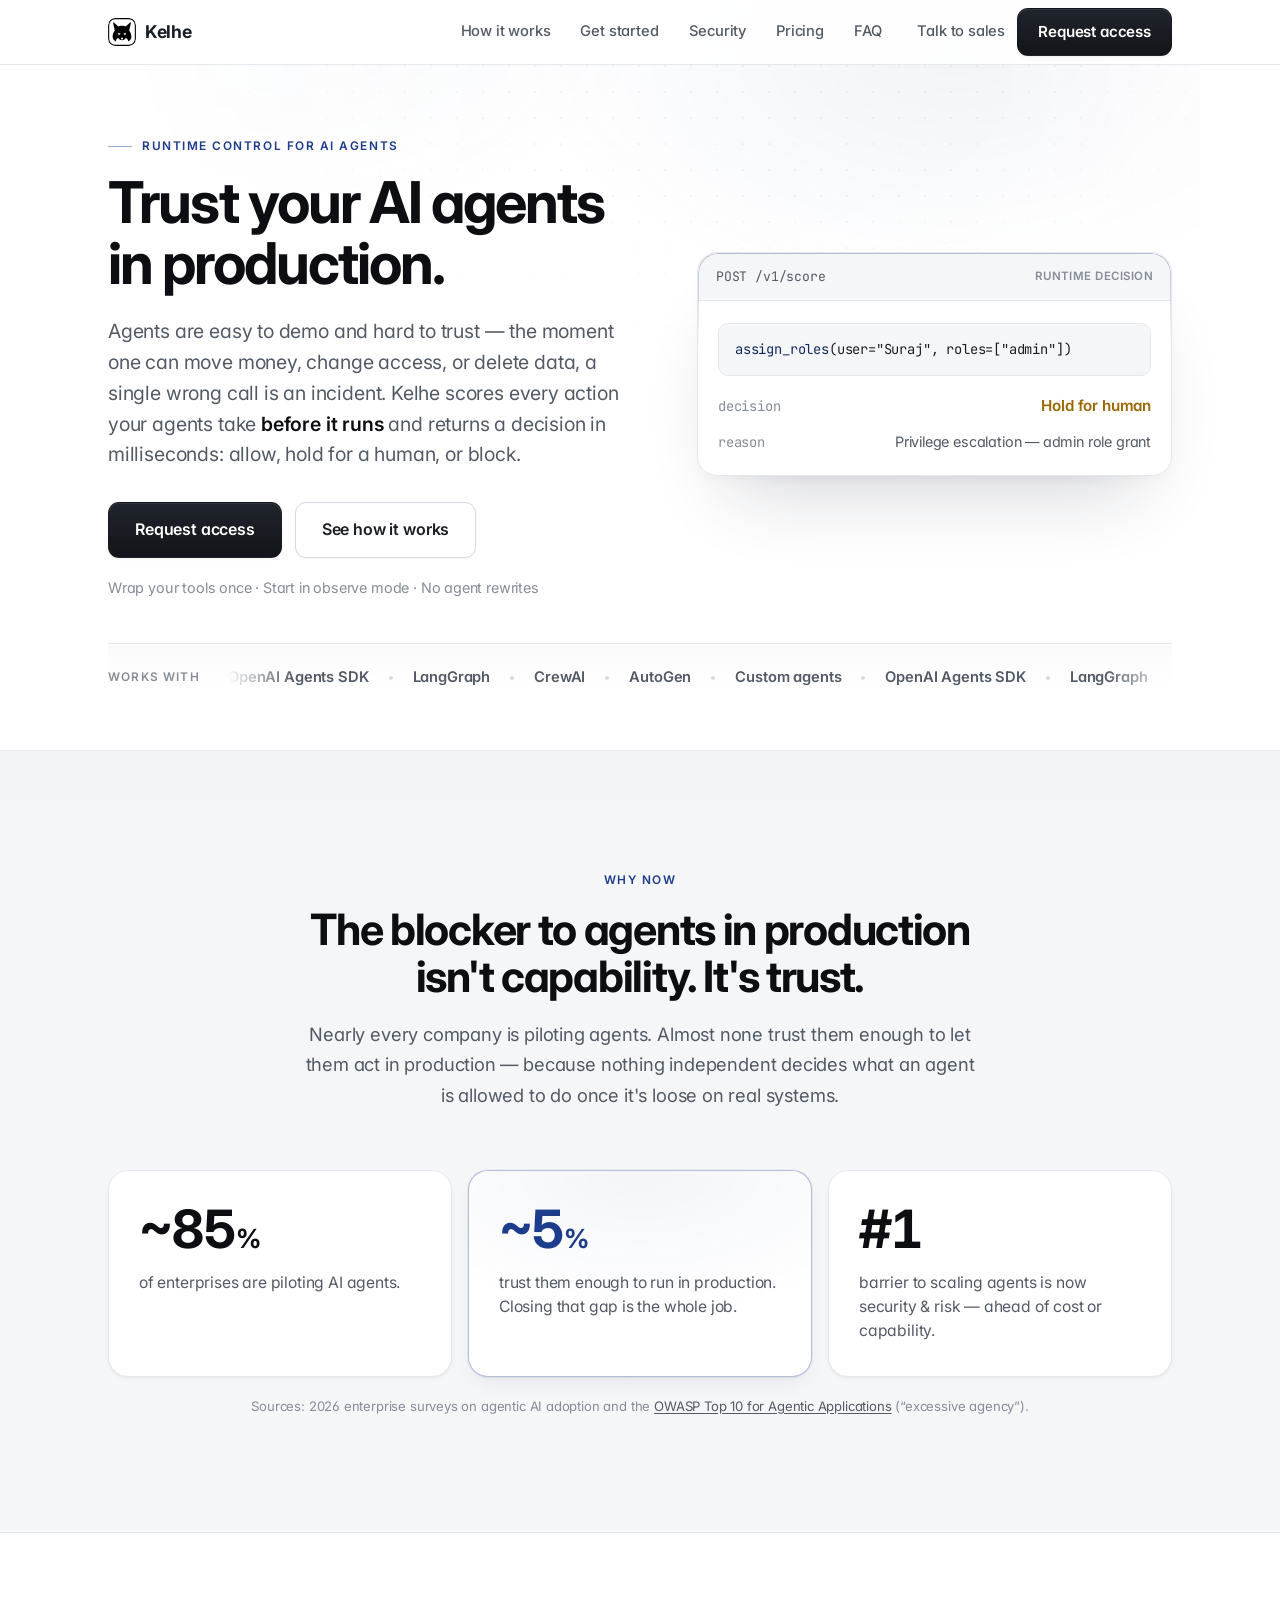
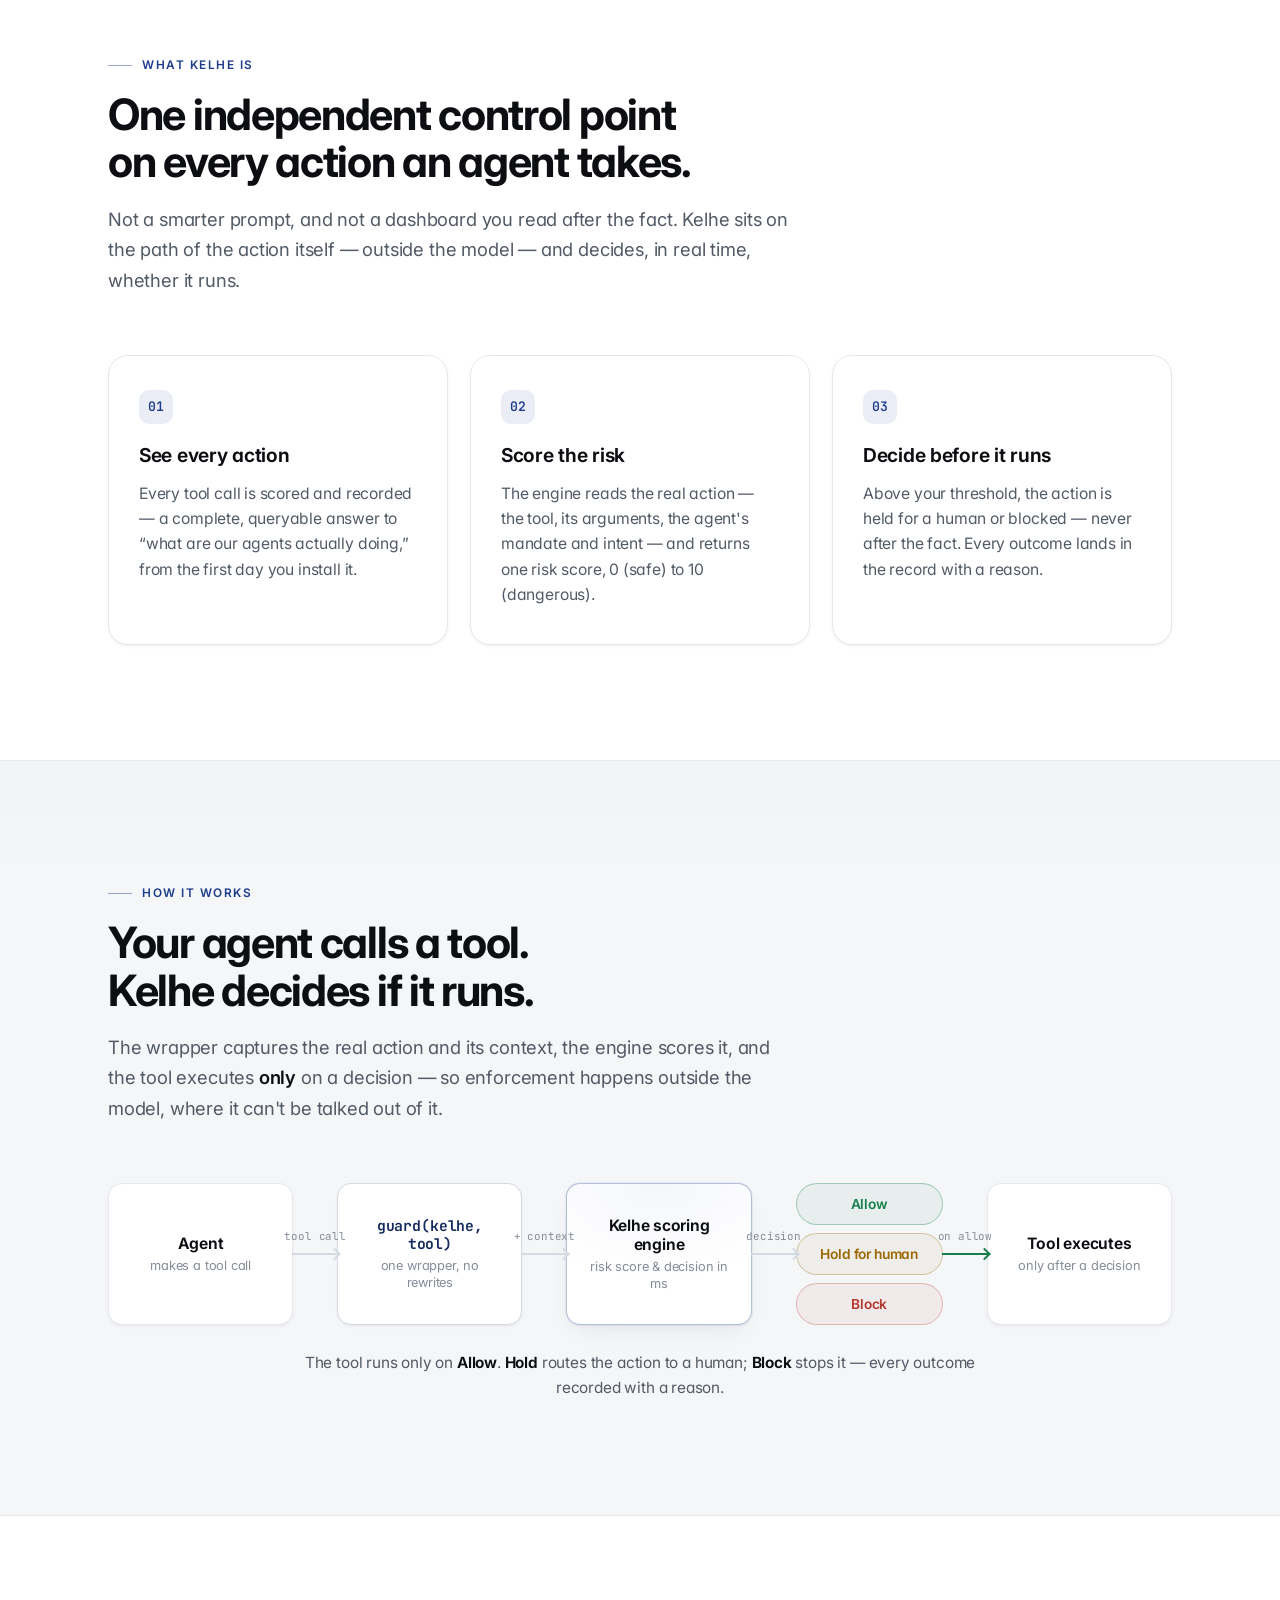
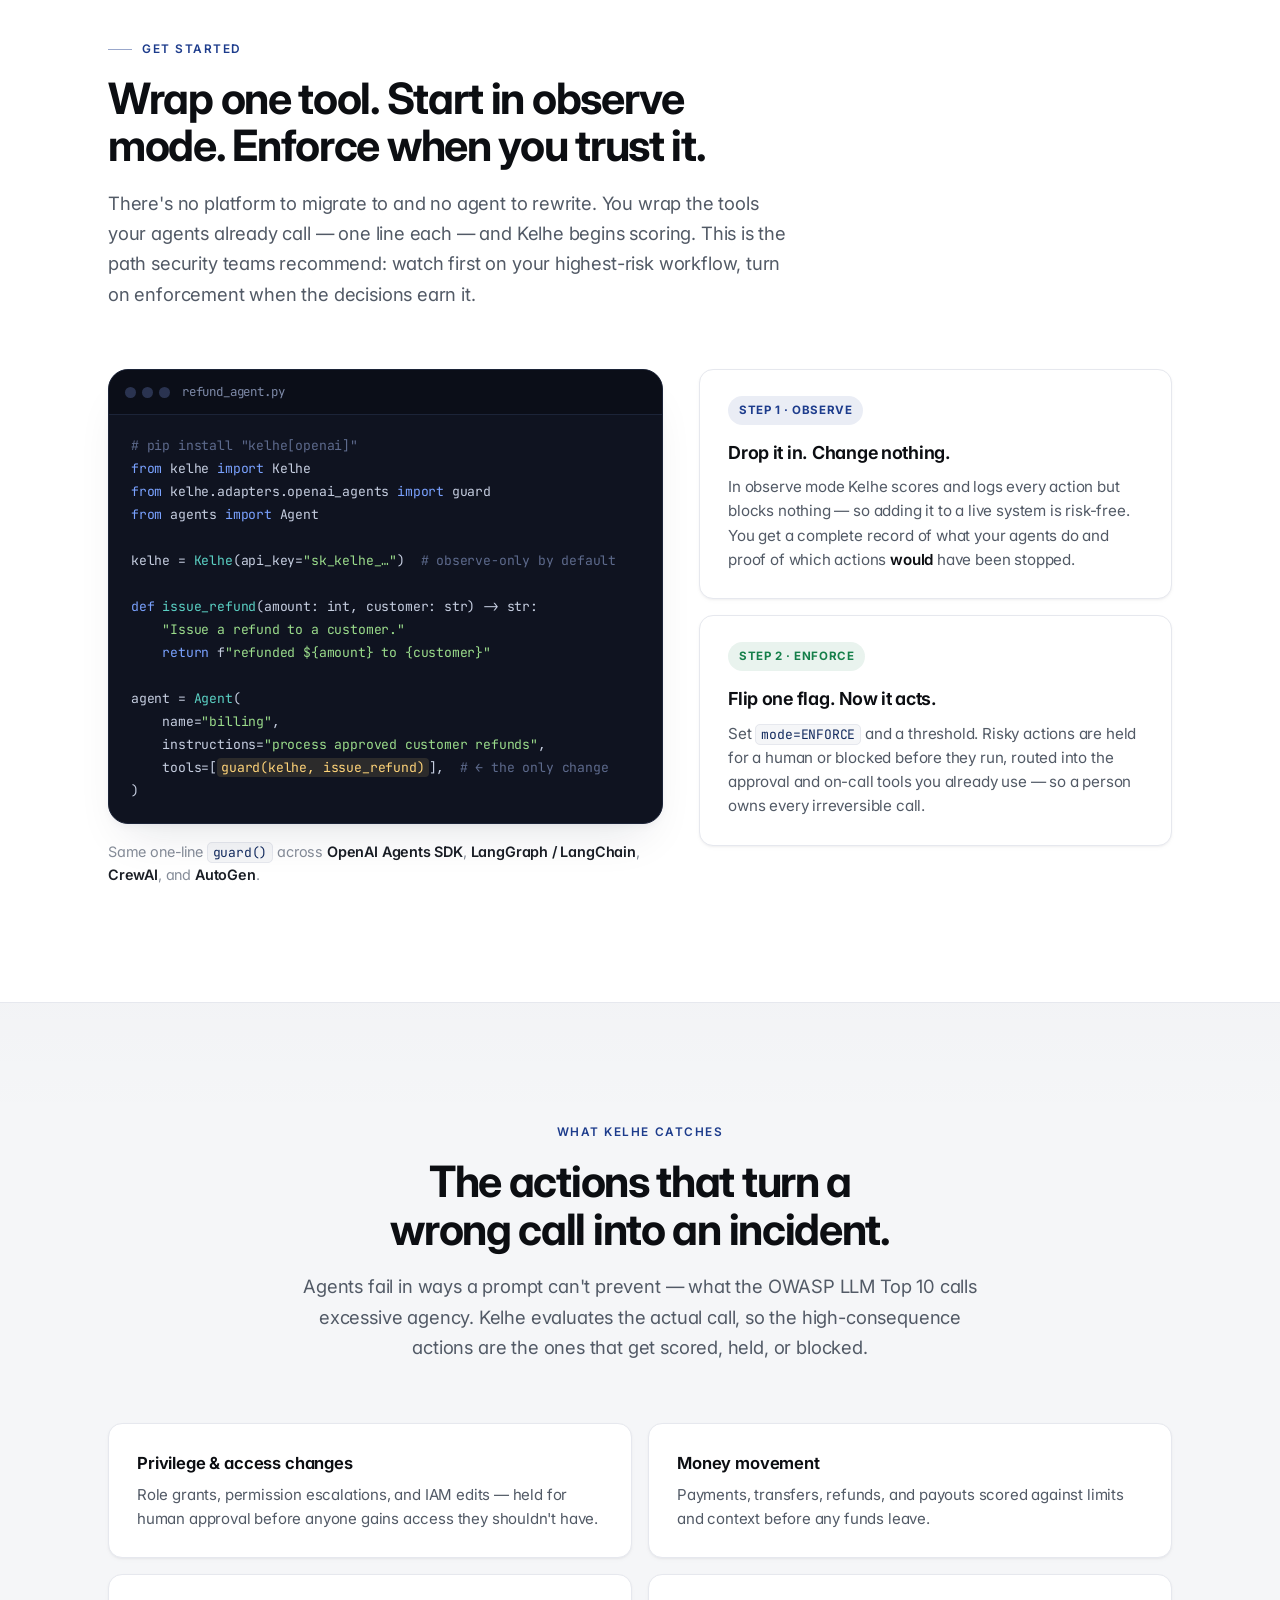
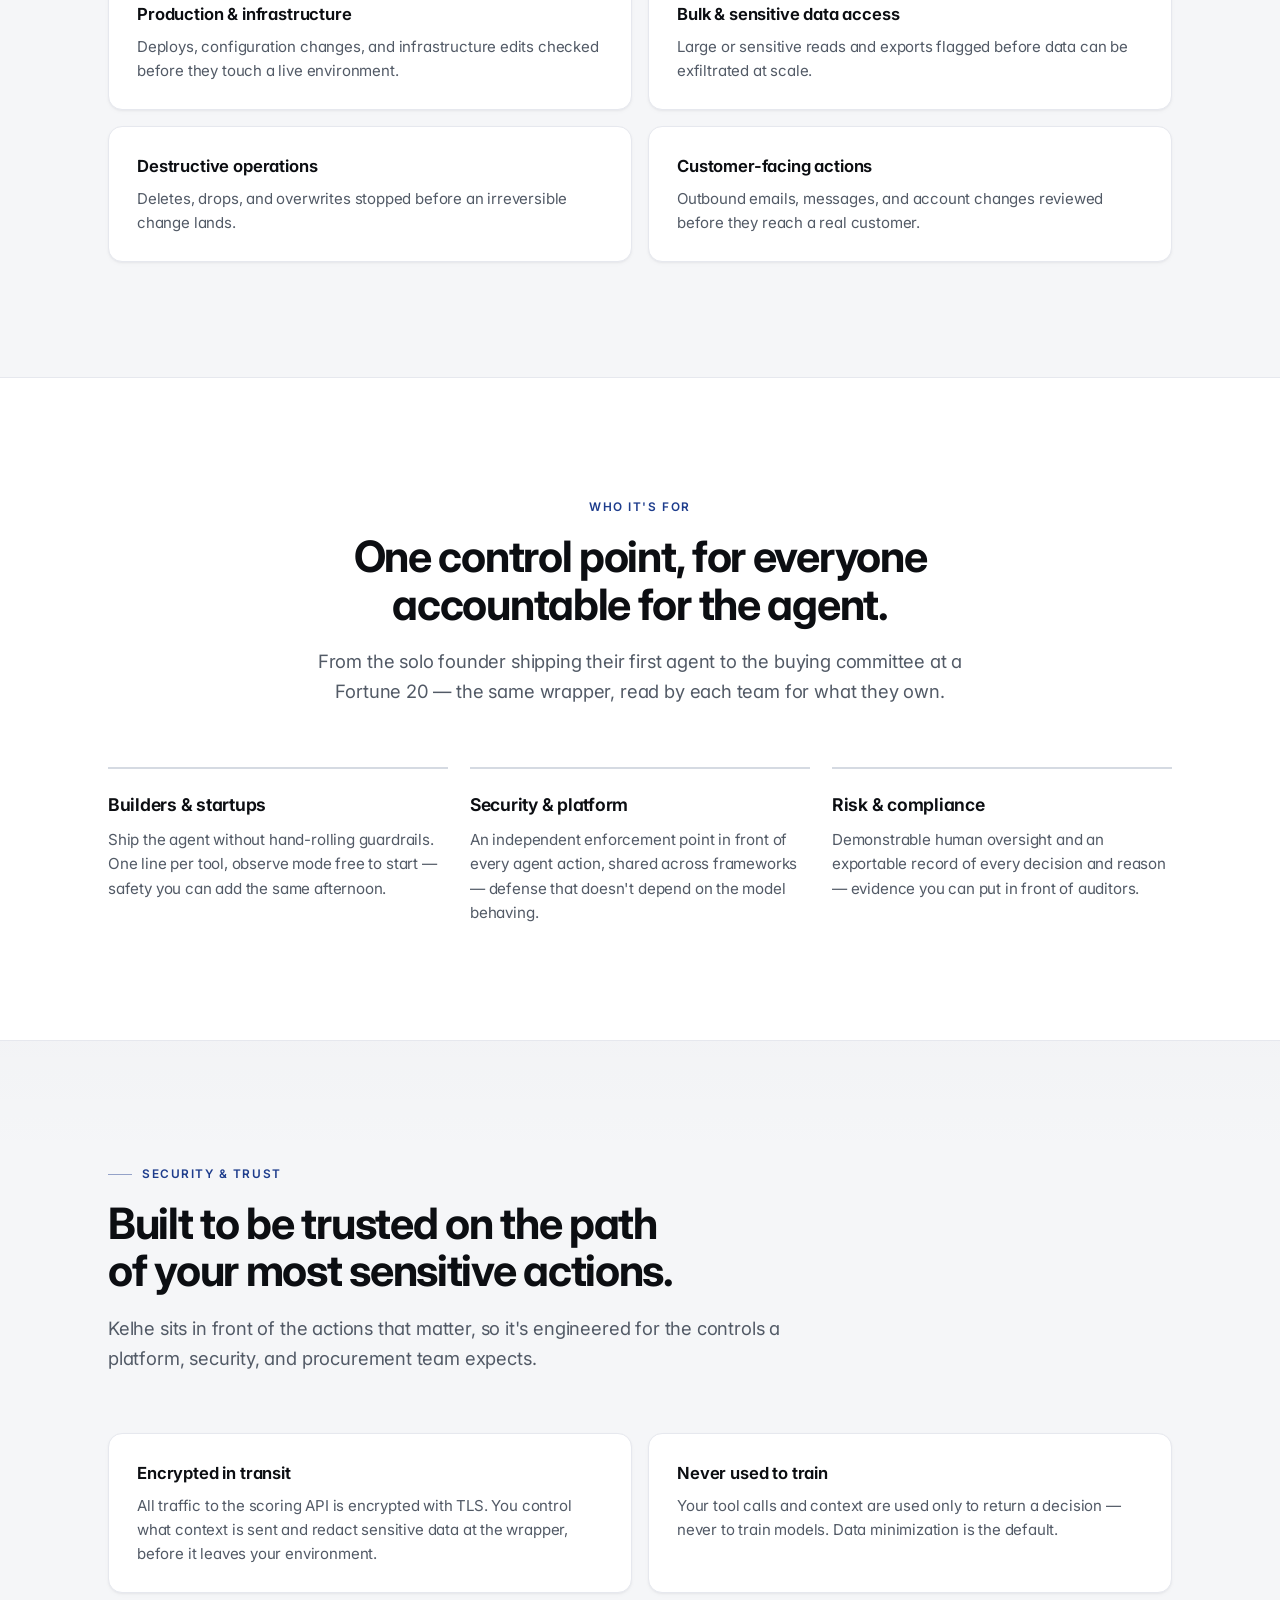
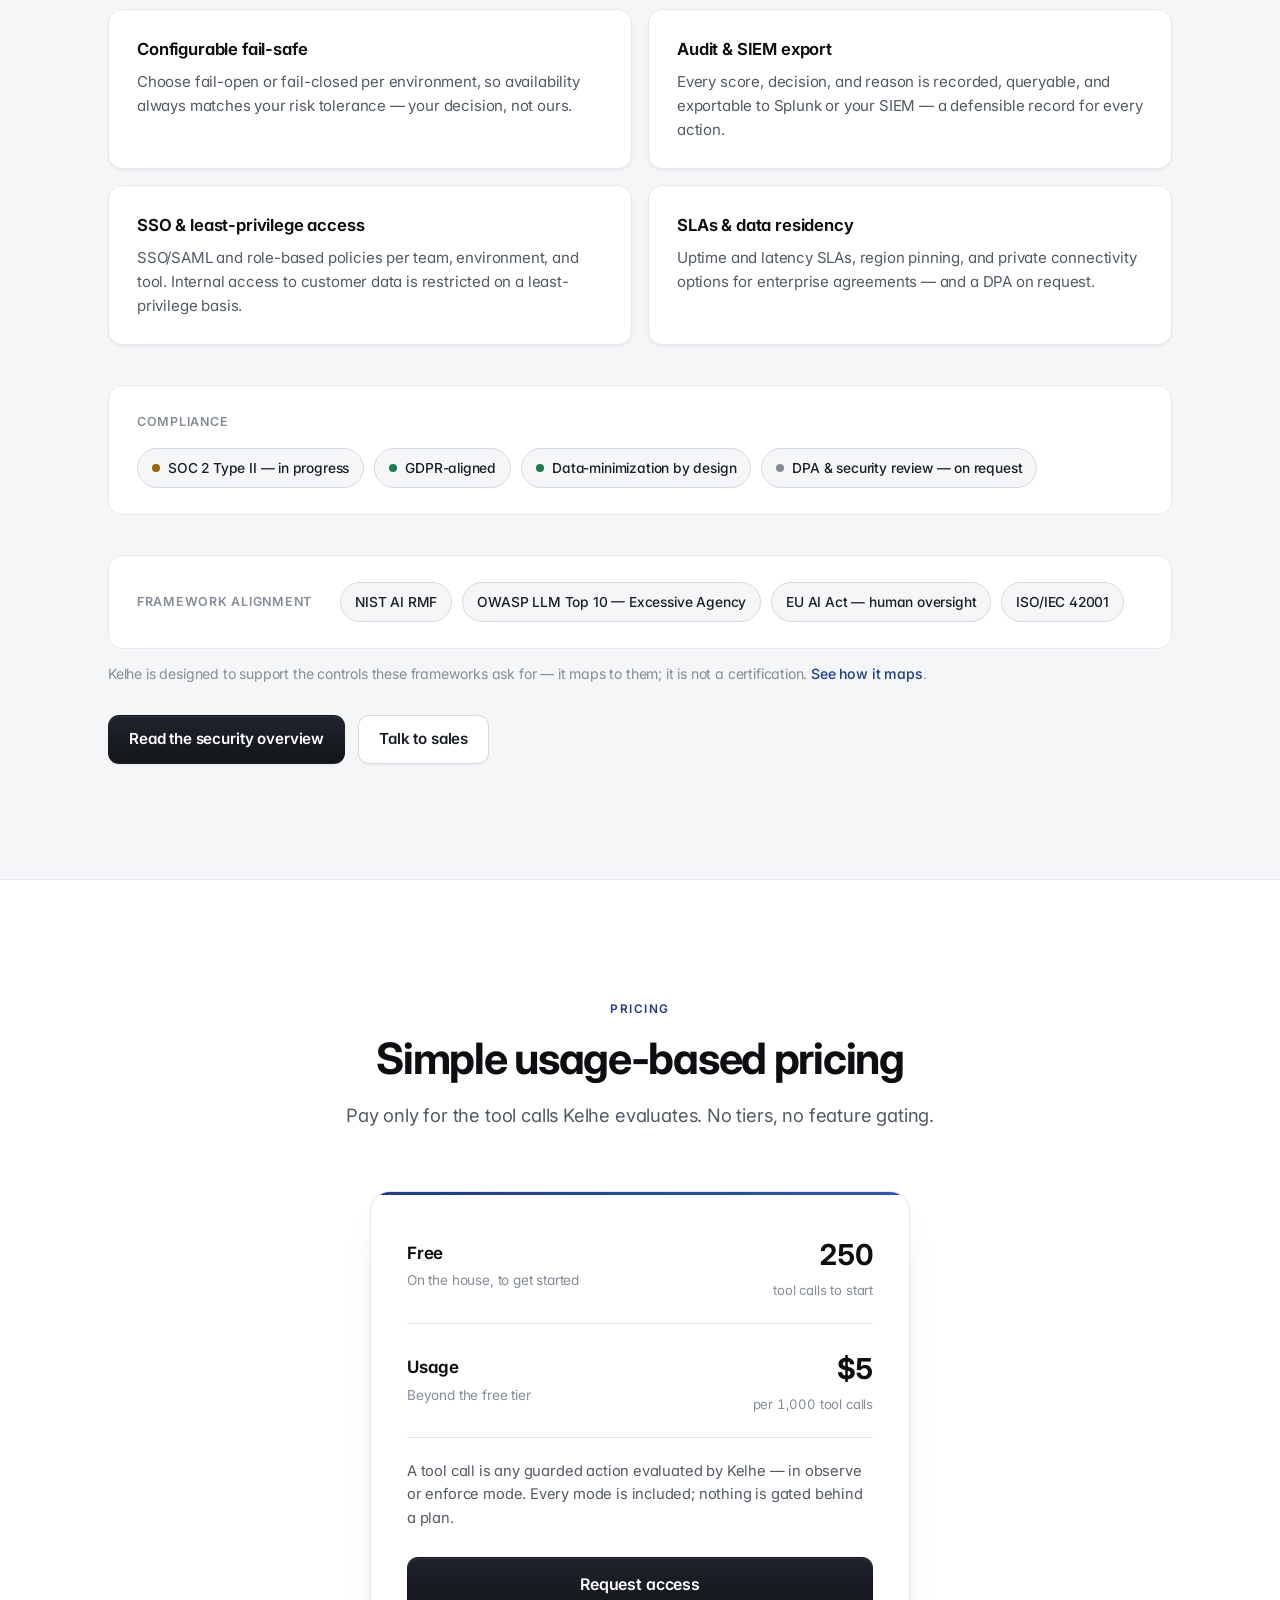
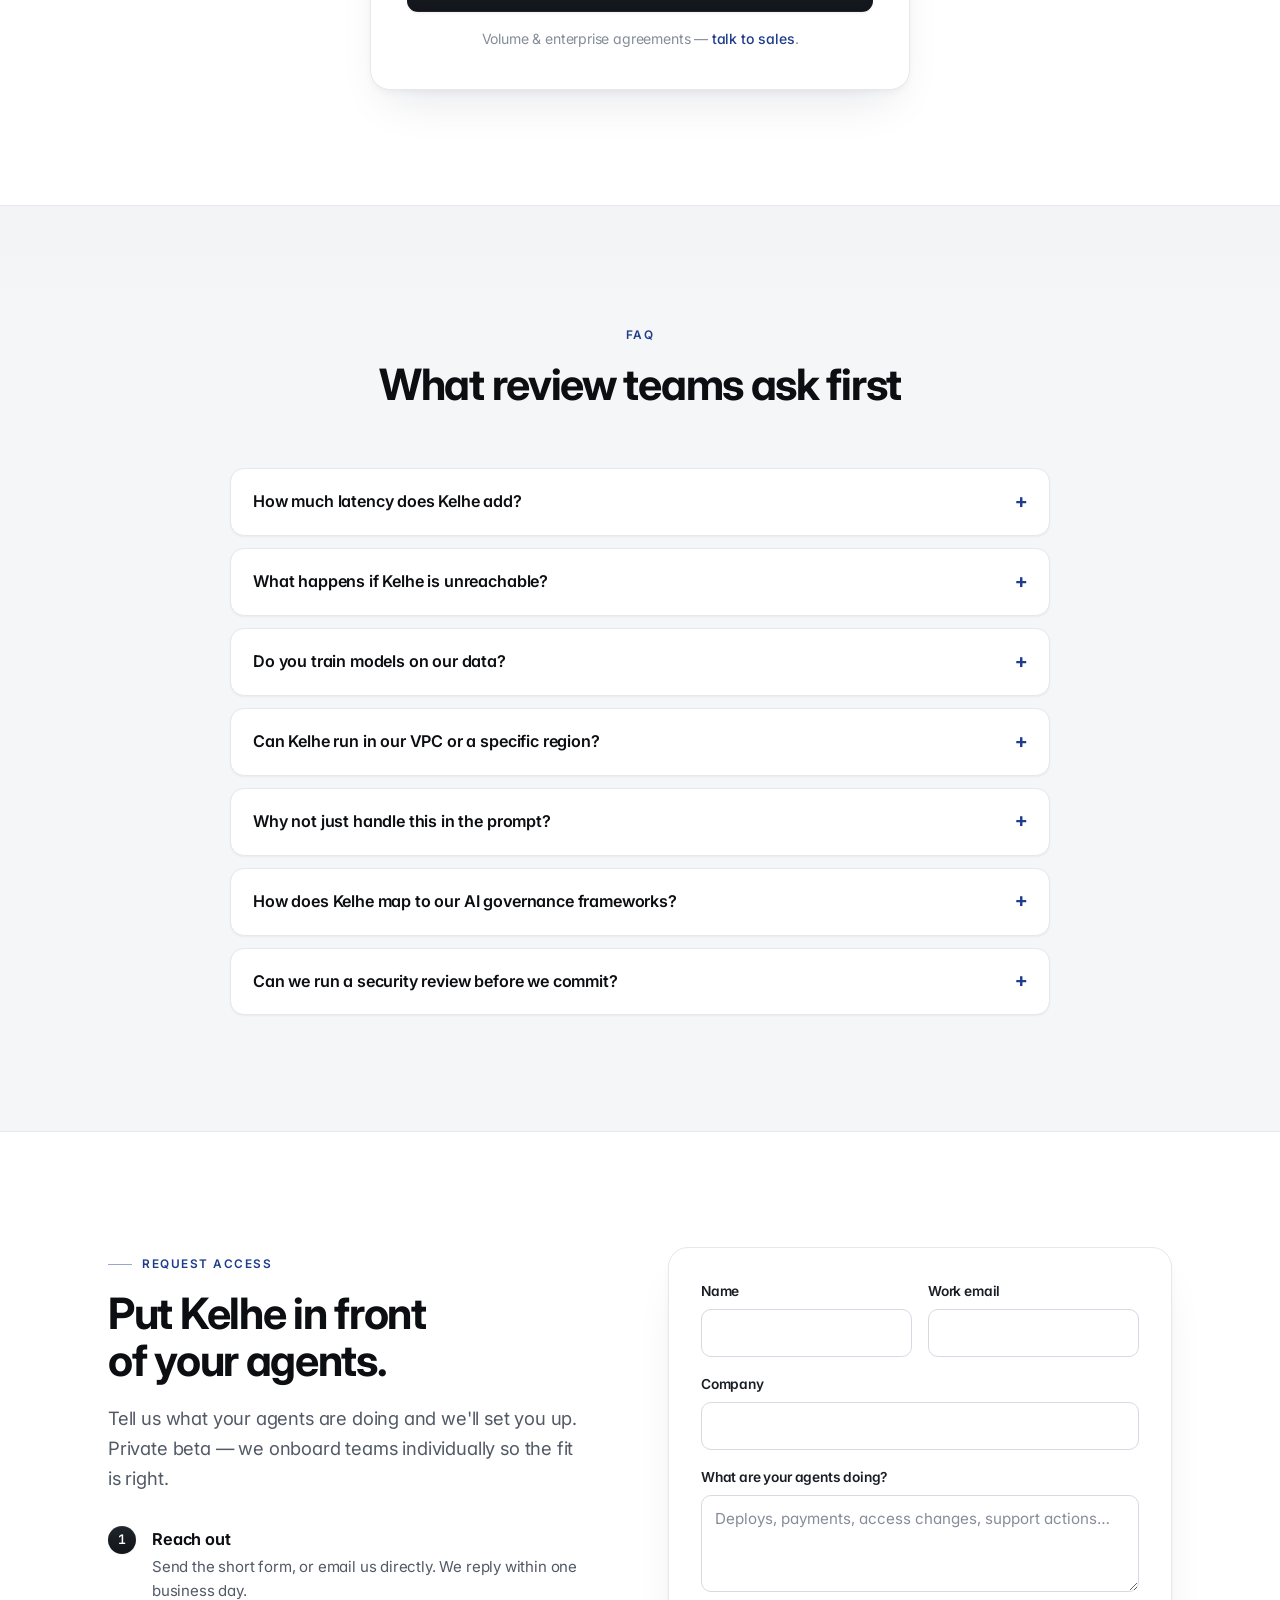
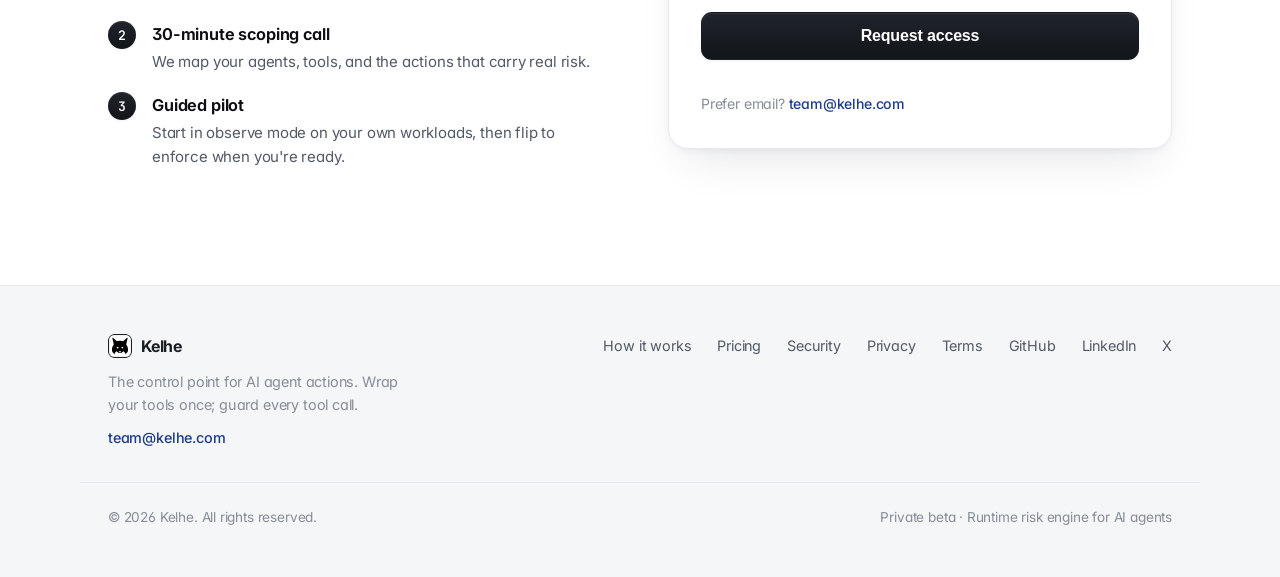
==== commit a3ca2db8: "pricing" ====
--- a/index.html
+++ b/index.html
@@ -62,8 +62,8 @@
         "offers": {
           "@type": "Offer",
           "priceCurrency": "USD",
-          "price": "1.00",
-          "description": "Usage-based pricing: 500 tool calls per month free, then $1 per 1,000 tool calls. No tiers, no feature gating."
+          "price": "5.00",
+          "description": "Usage-based pricing: 250 tool calls free to start, then $5 per 1,000 tool calls. No tiers, no feature gating."
         }
       },
       {
@@ -544,11 +544,11 @@
           <div class="pricing__row">
             <div>
               <span class="pricing__tier">Free</span>
-              <span class="pricing__sub">Every month, on the house</span>
+              <span class="pricing__sub">On the house, to get started</span>
             </div>
             <div class="pricing__price">
-              <span class="pricing__amount">500</span>
-              <span class="pricing__unit">tool calls / month</span>
+              <span class="pricing__amount">250</span>
+              <span class="pricing__unit">tool calls to start</span>
             </div>
           </div>
           <div class="pricing__row">
@@ -557,7 +557,7 @@
               <span class="pricing__sub">Beyond the free tier</span>
             </div>
             <div class="pricing__price">
-              <span class="pricing__amount">$1</span>
+              <span class="pricing__amount">$5</span>
               <span class="pricing__unit">per 1,000 tool calls</span>
             </div>
           </div>
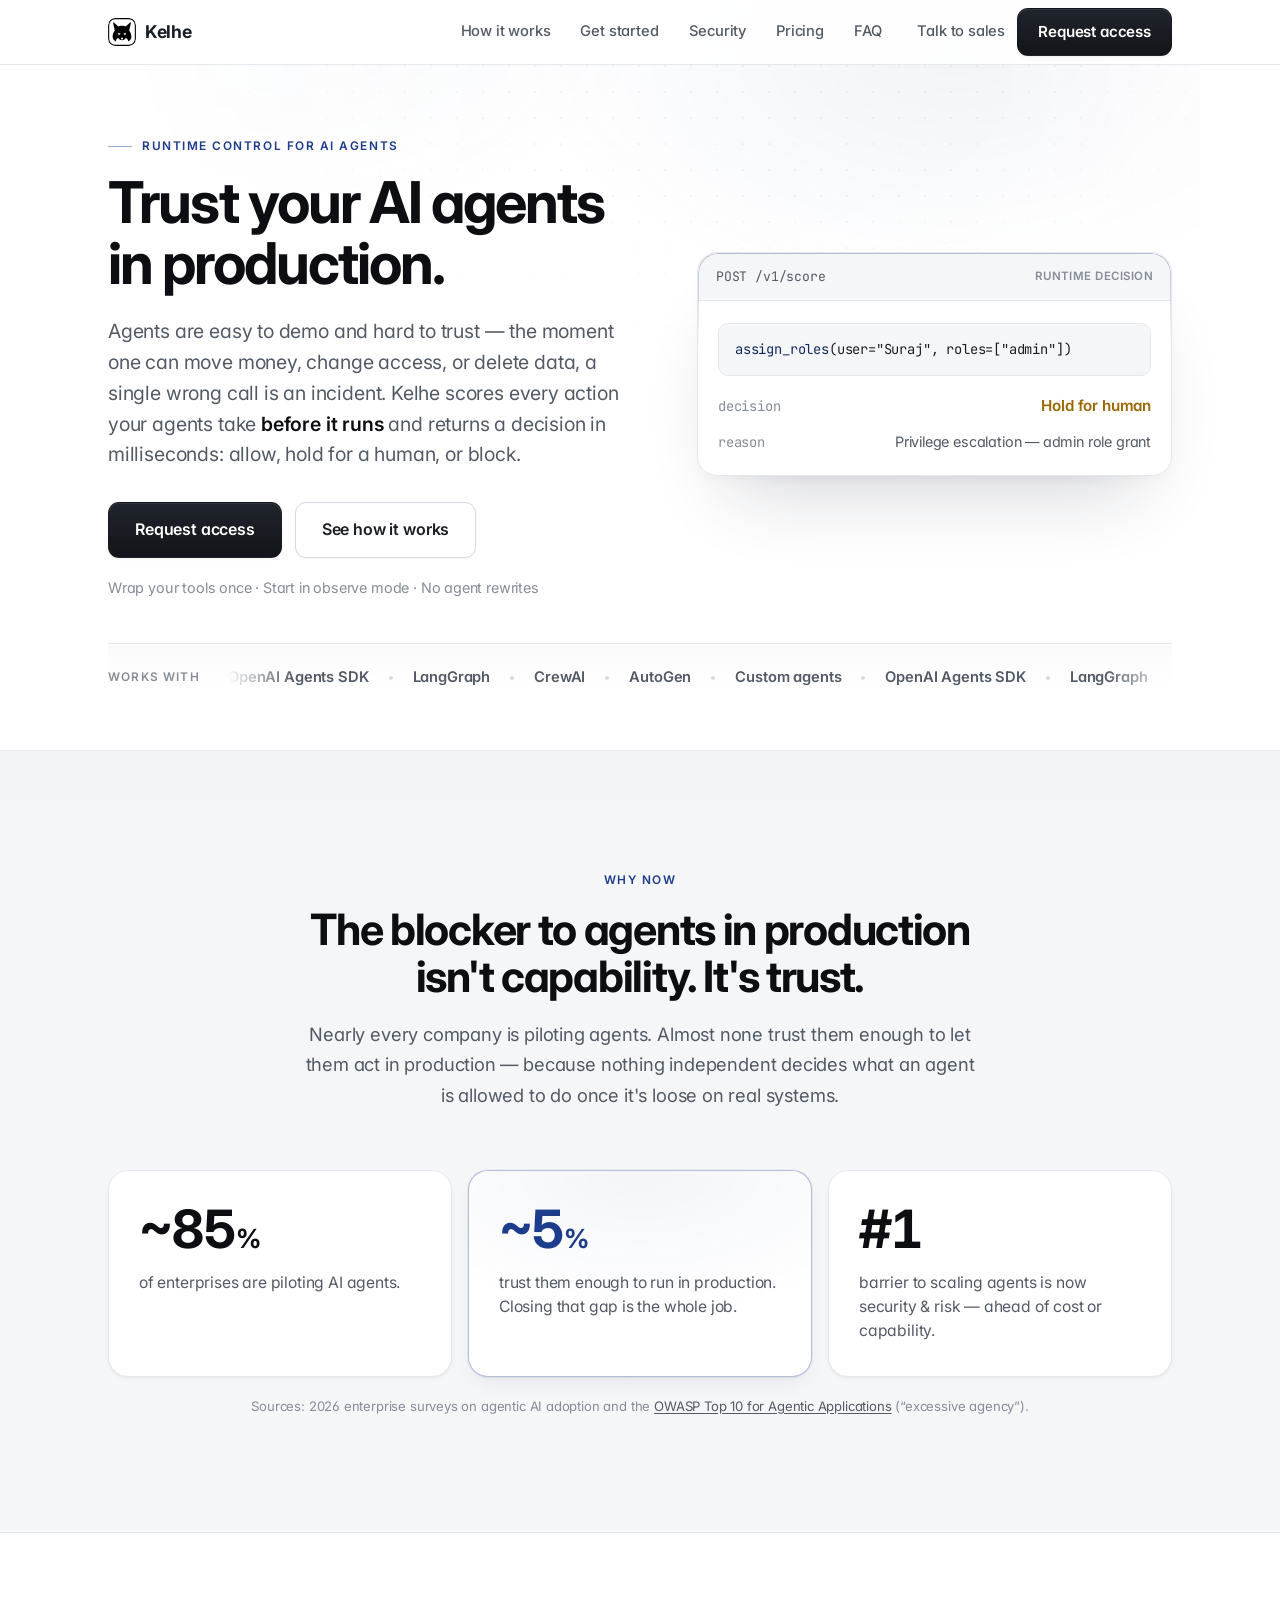
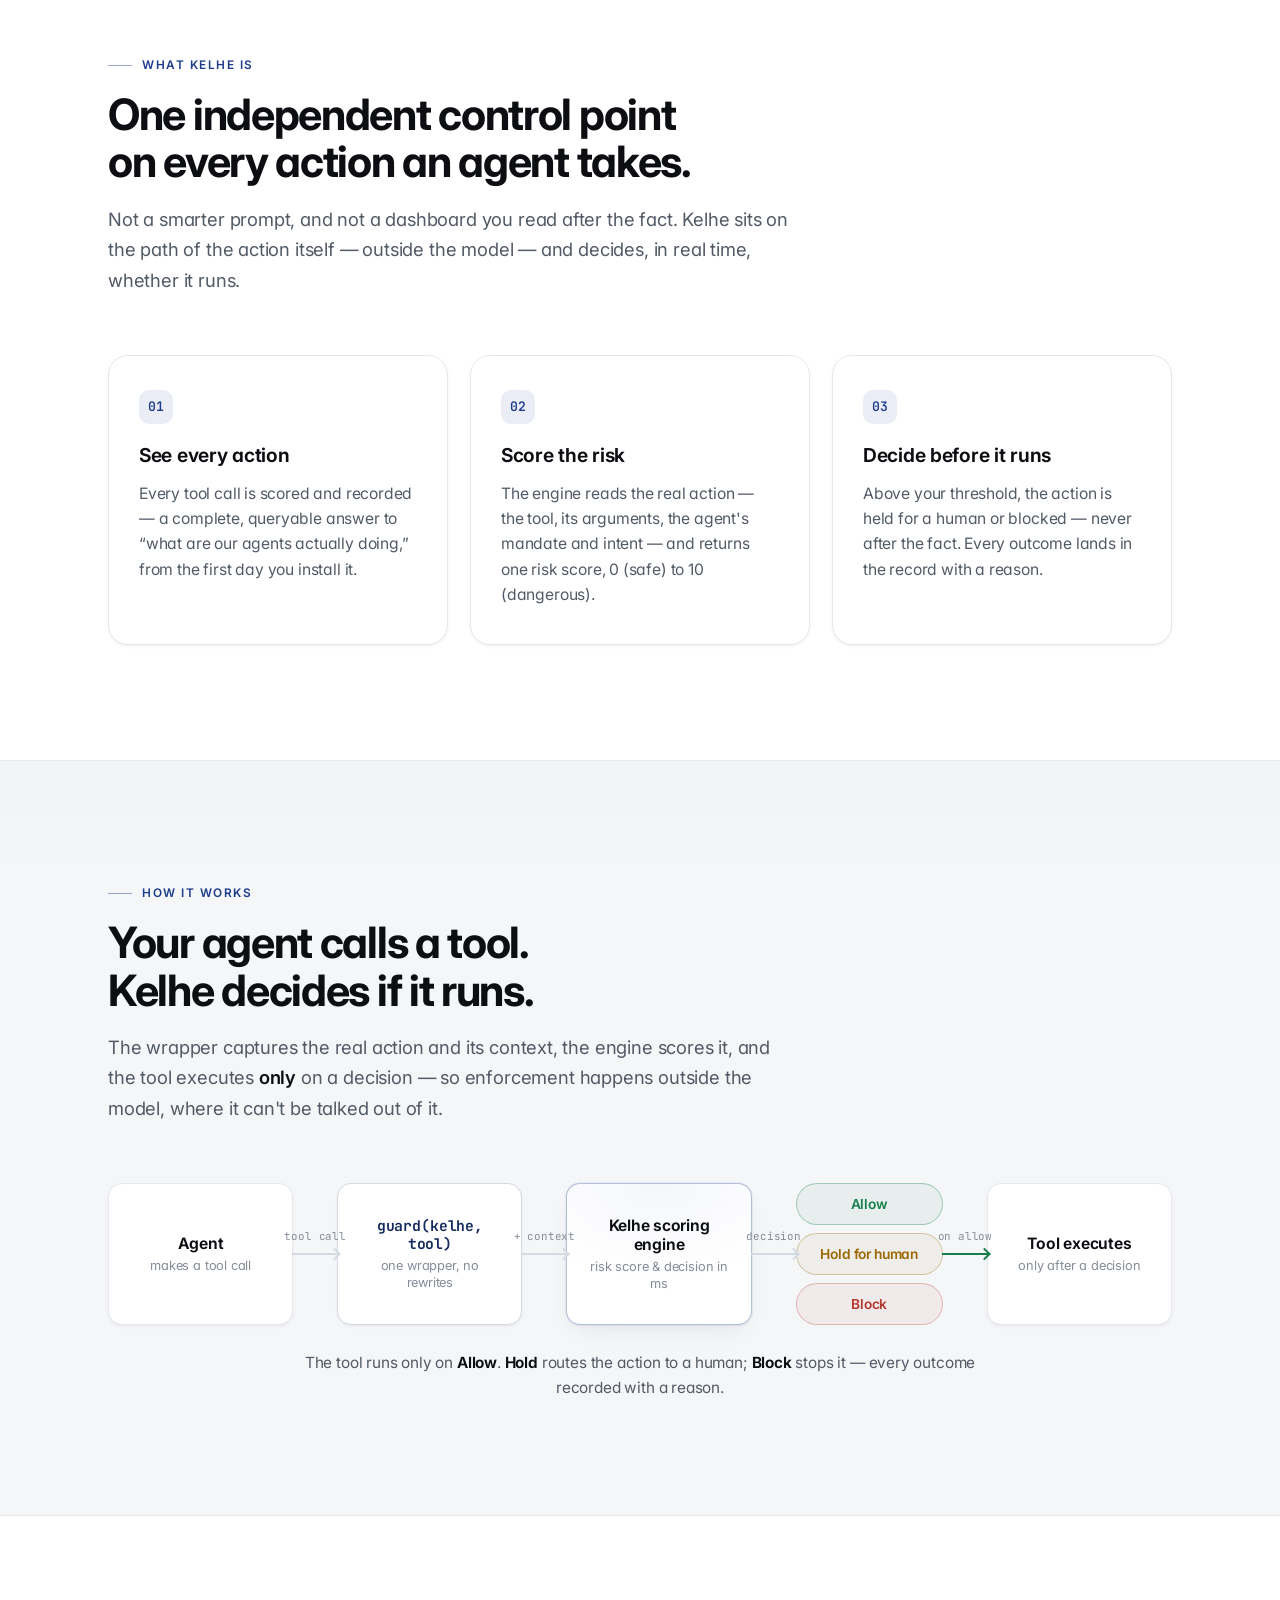
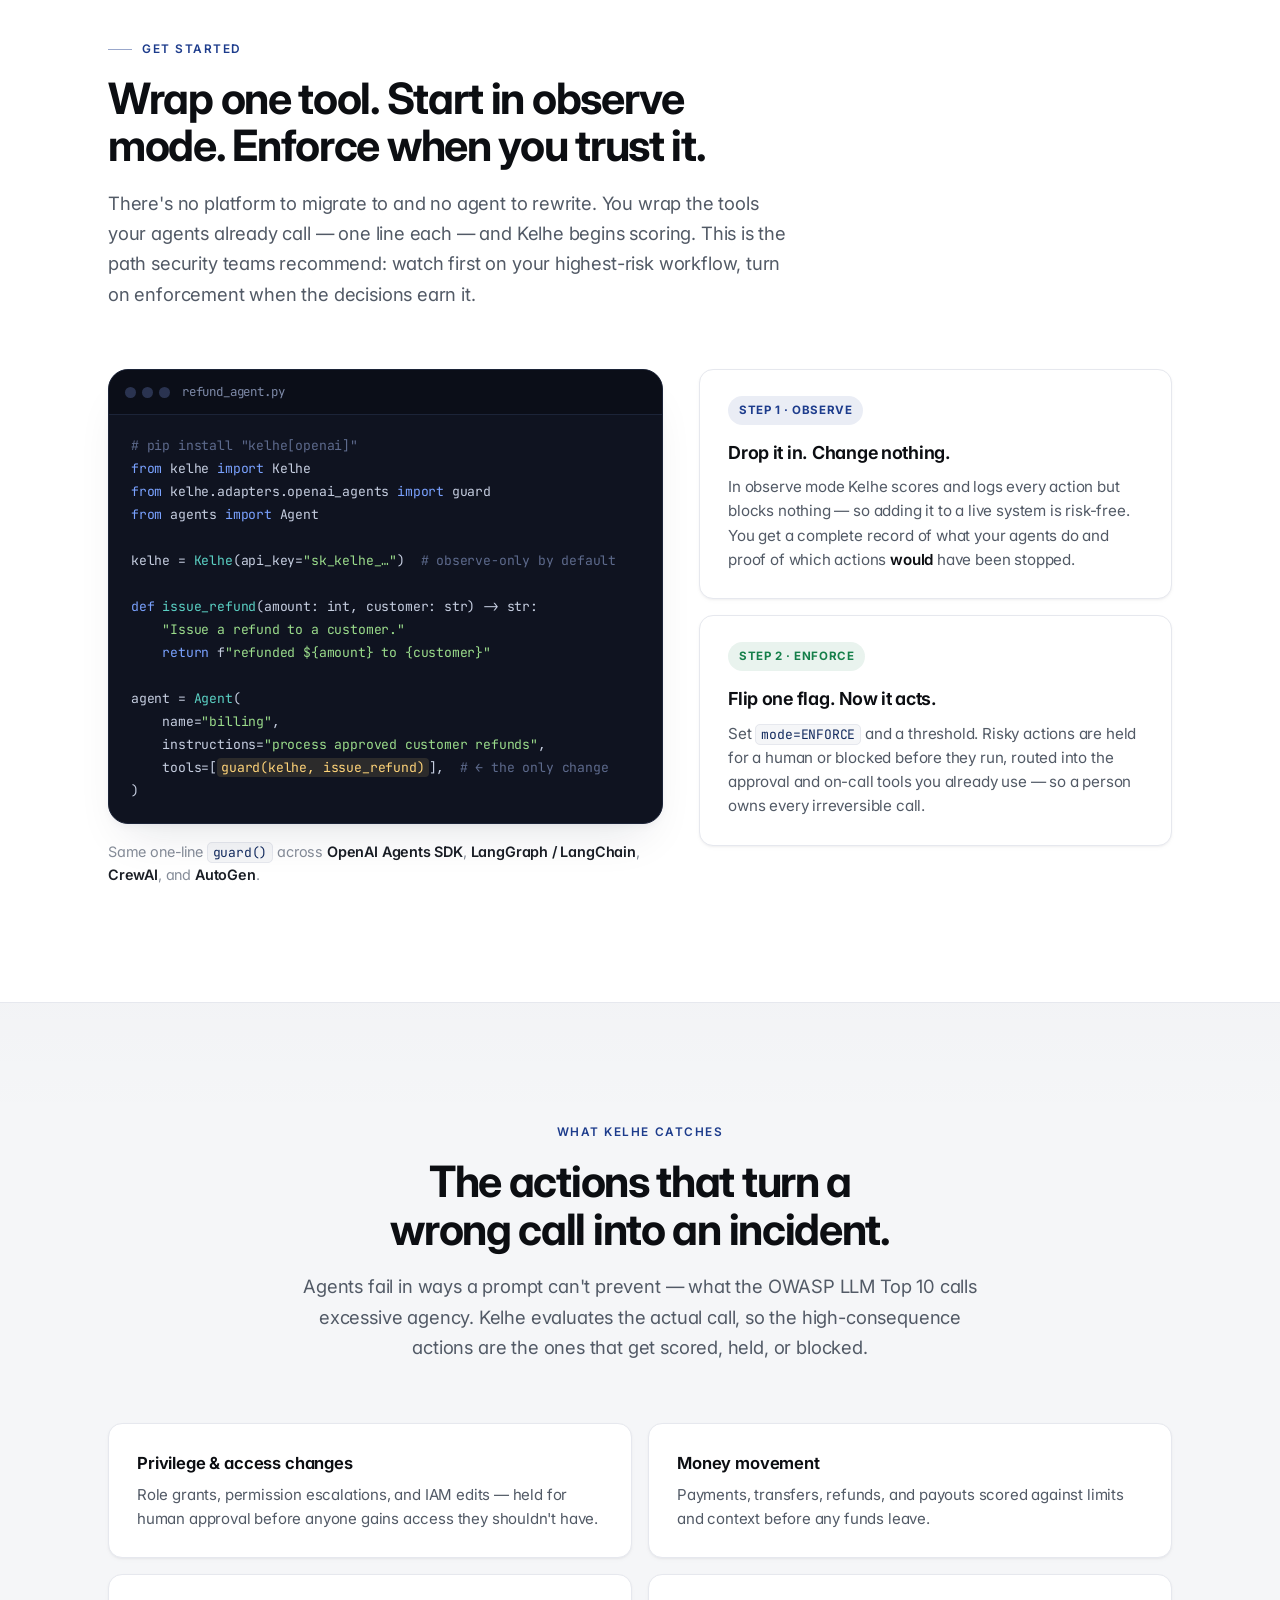
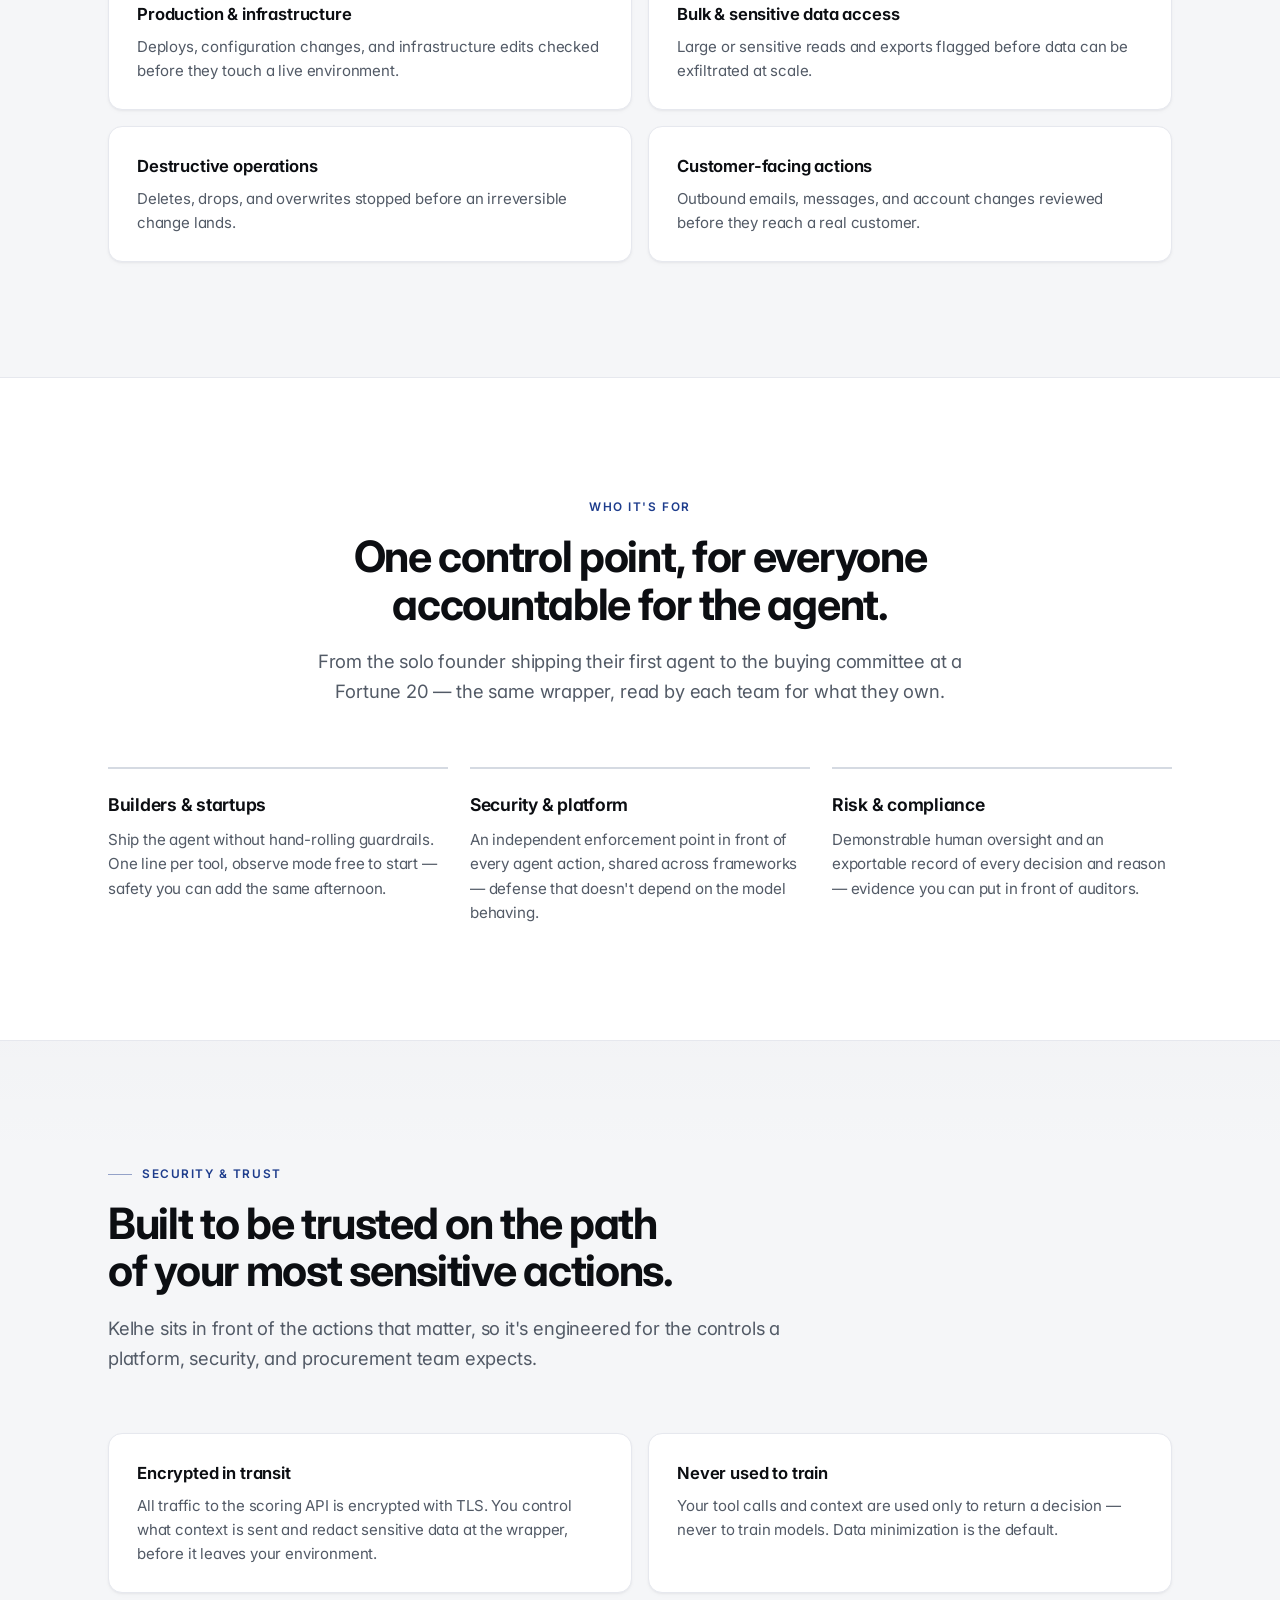
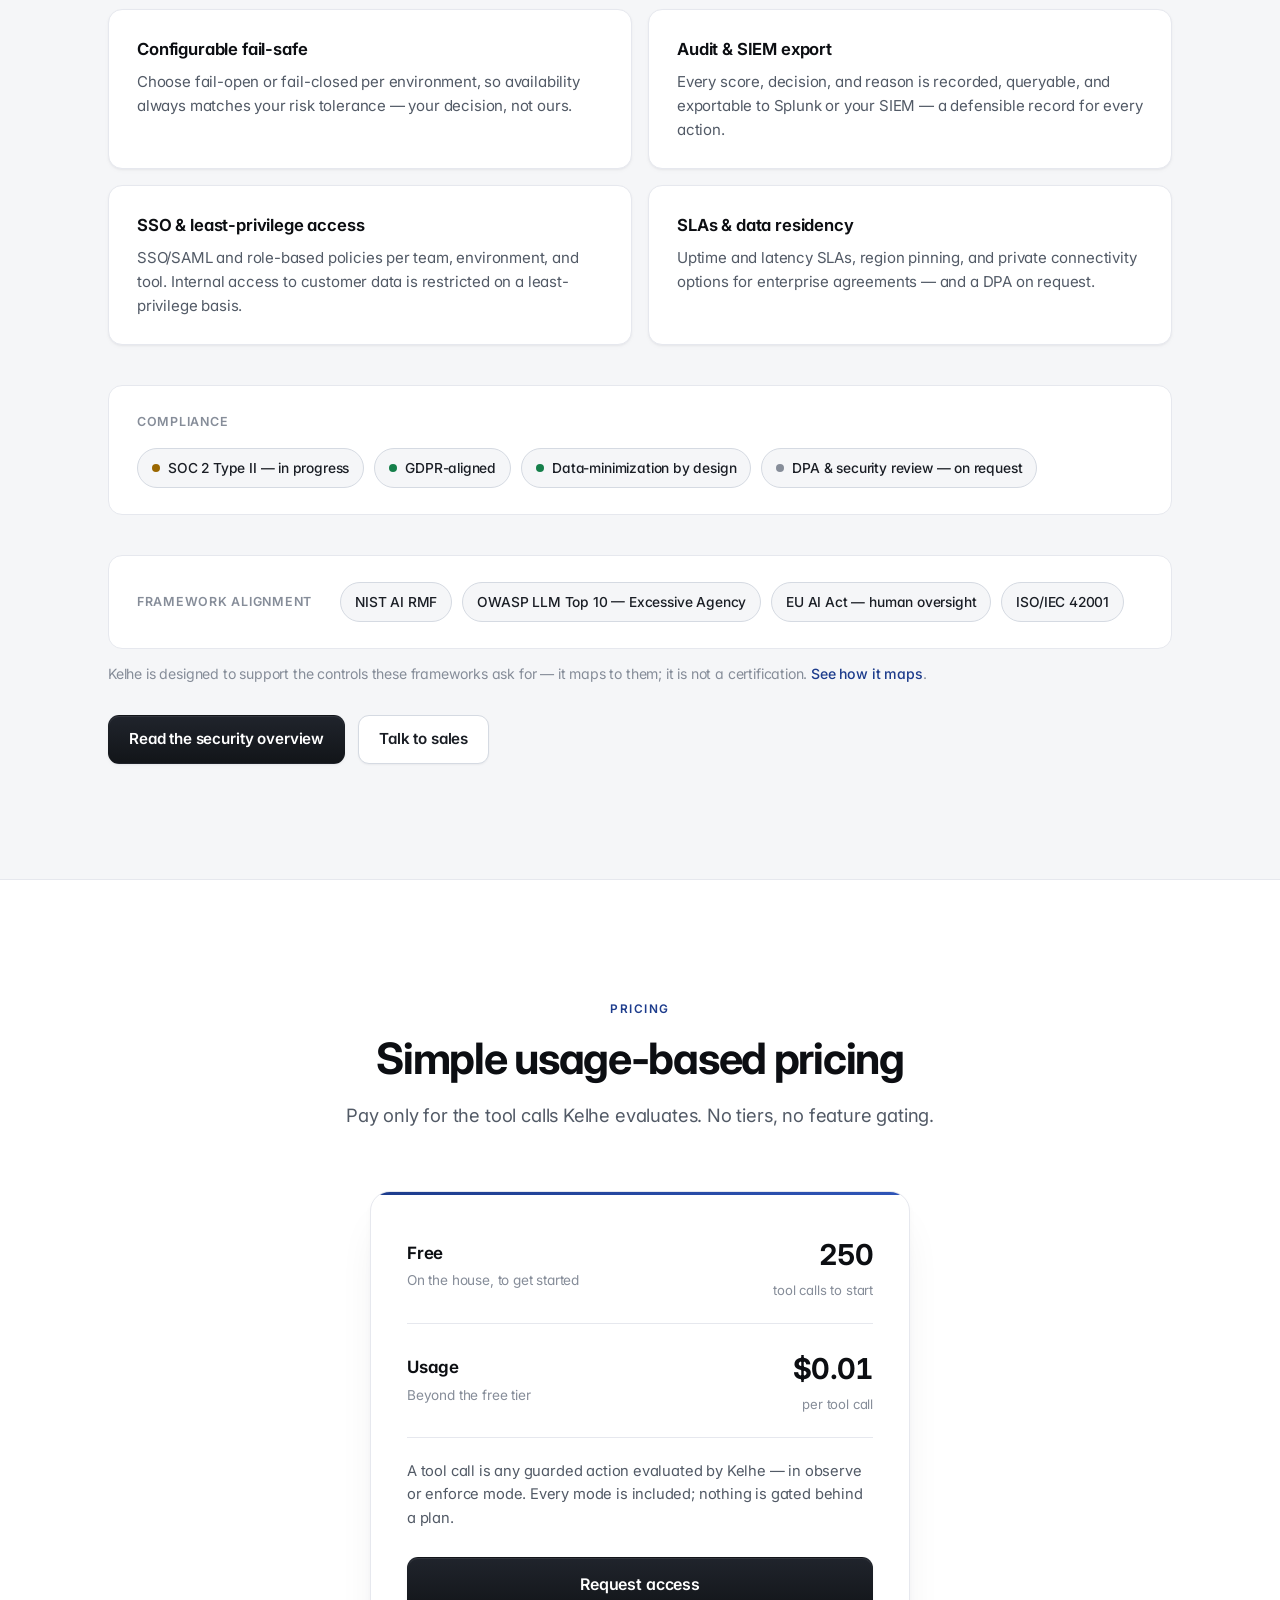
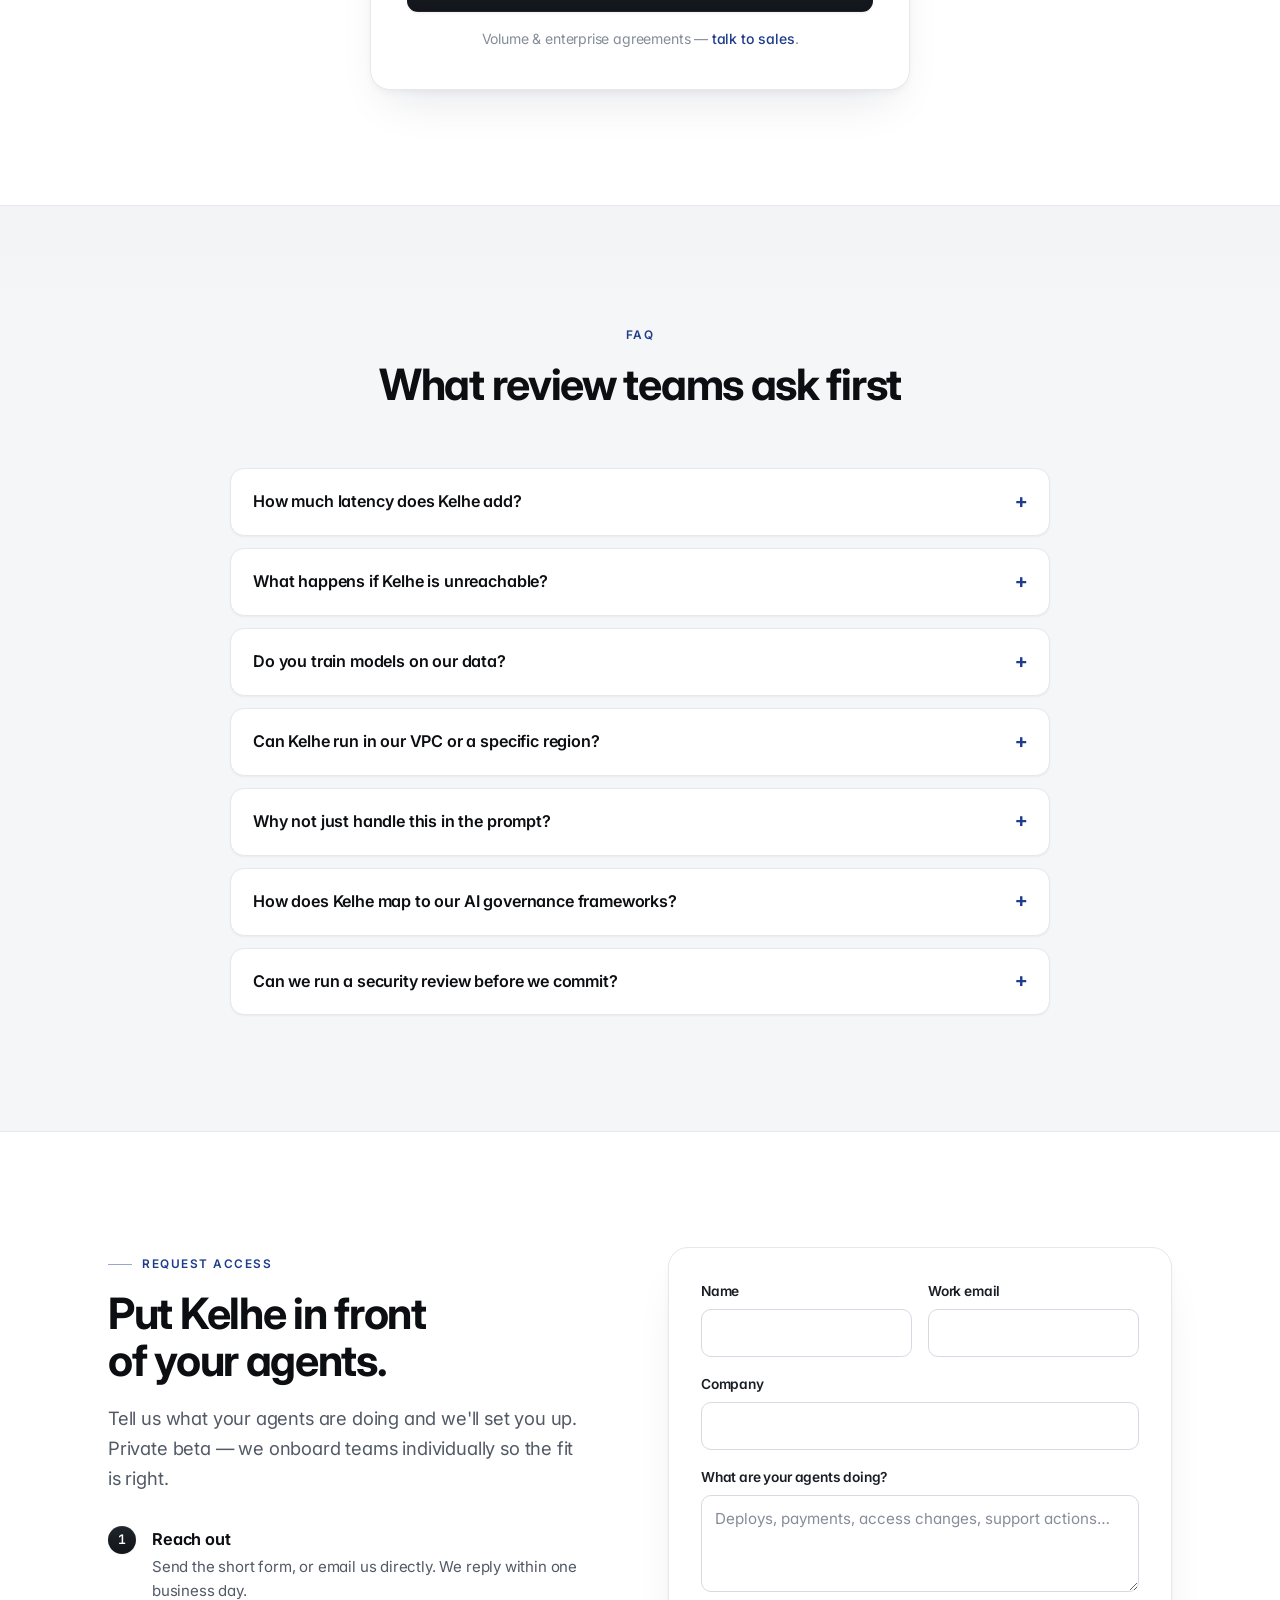
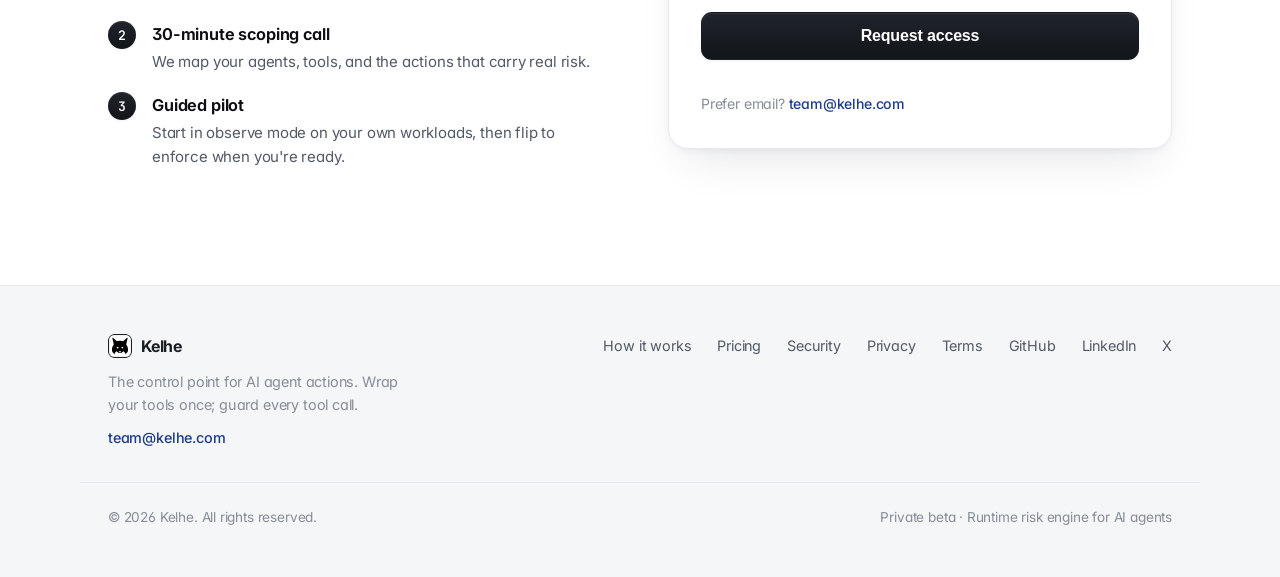
==== commit 63bd550c: "pricing" ====
--- a/index.html
+++ b/index.html
@@ -62,8 +62,8 @@
         "offers": {
           "@type": "Offer",
           "priceCurrency": "USD",
-          "price": "5.00",
-          "description": "Usage-based pricing: 250 tool calls free to start, then $5 per 1,000 tool calls. No tiers, no feature gating."
+          "price": "0.01",
+          "description": "Usage-based pricing: 250 tool calls free to start, then $0.01 per tool call. No tiers, no feature gating."
         }
       },
       {
@@ -557,8 +557,8 @@
               <span class="pricing__sub">Beyond the free tier</span>
             </div>
             <div class="pricing__price">
-              <span class="pricing__amount">$5</span>
-              <span class="pricing__unit">per 1,000 tool calls</span>
+              <span class="pricing__amount">$0.01</span>
+              <span class="pricing__unit">per tool call</span>
             </div>
           </div>
 
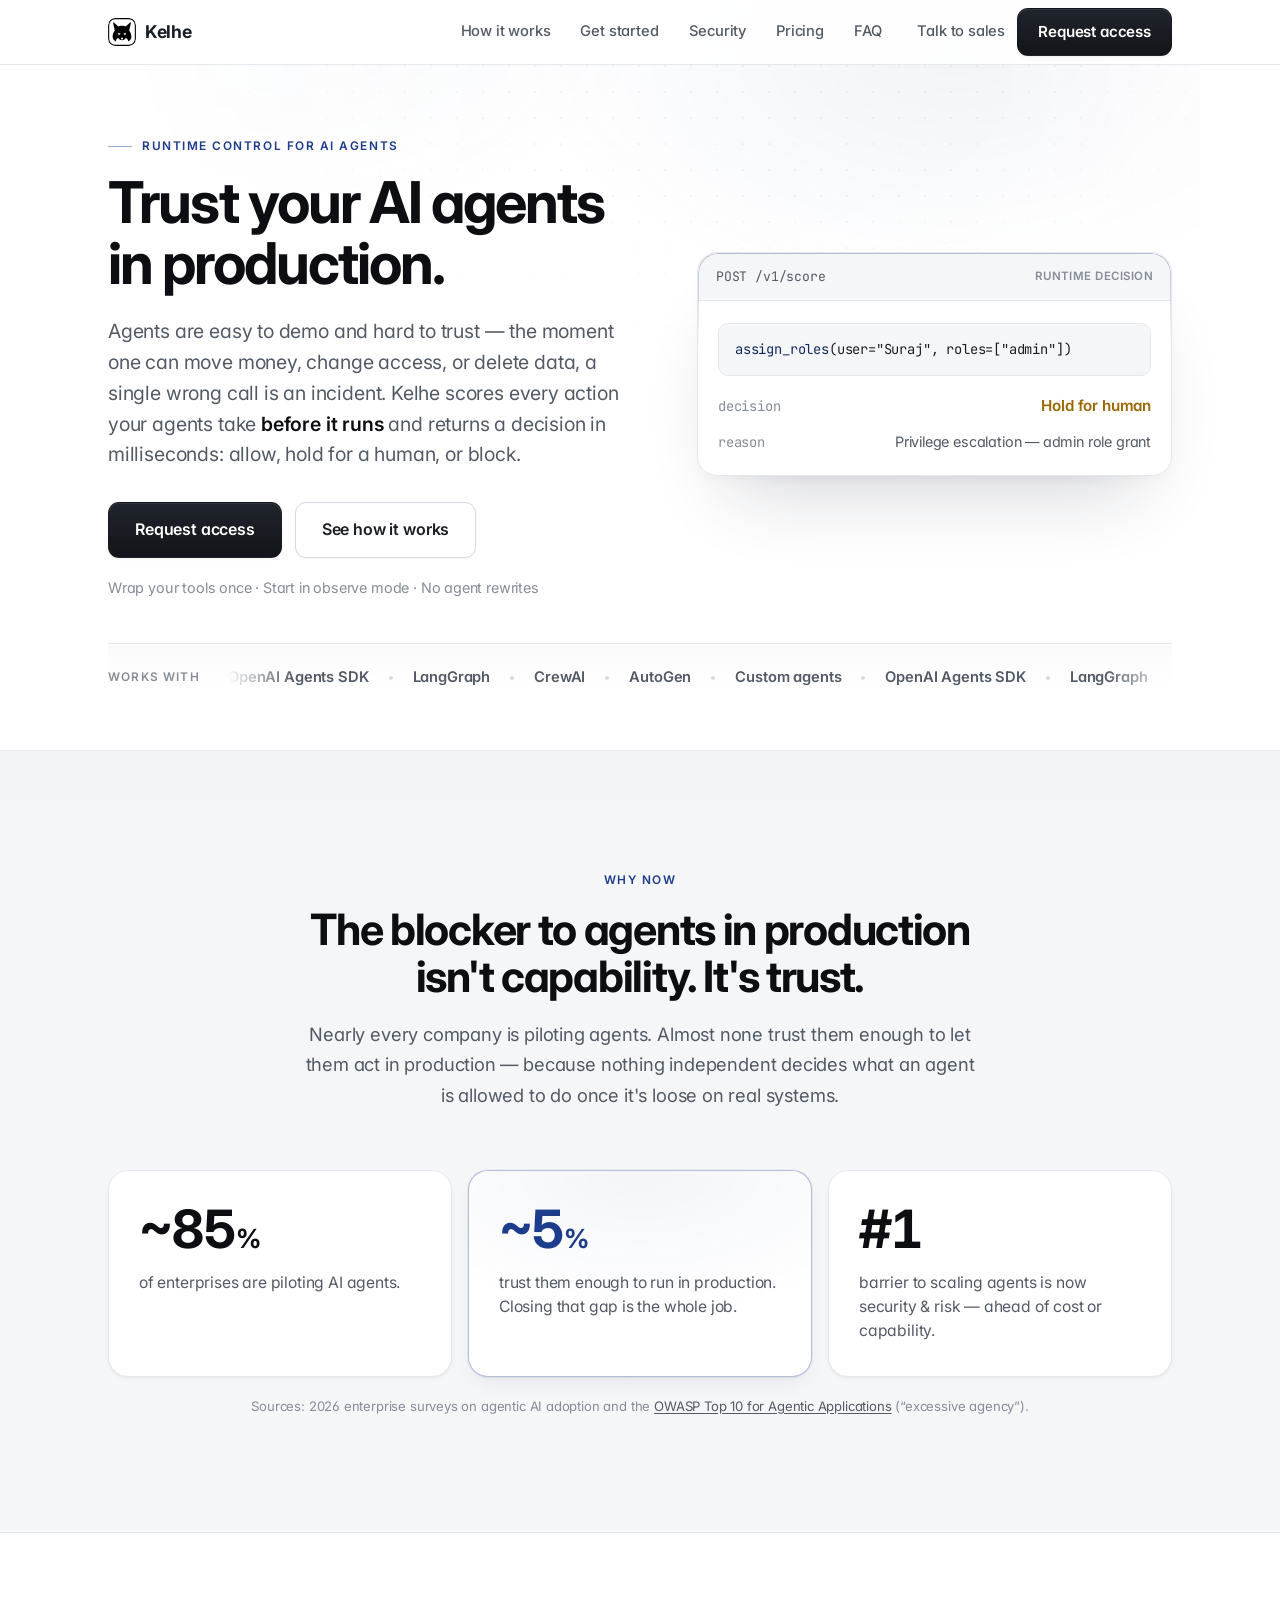
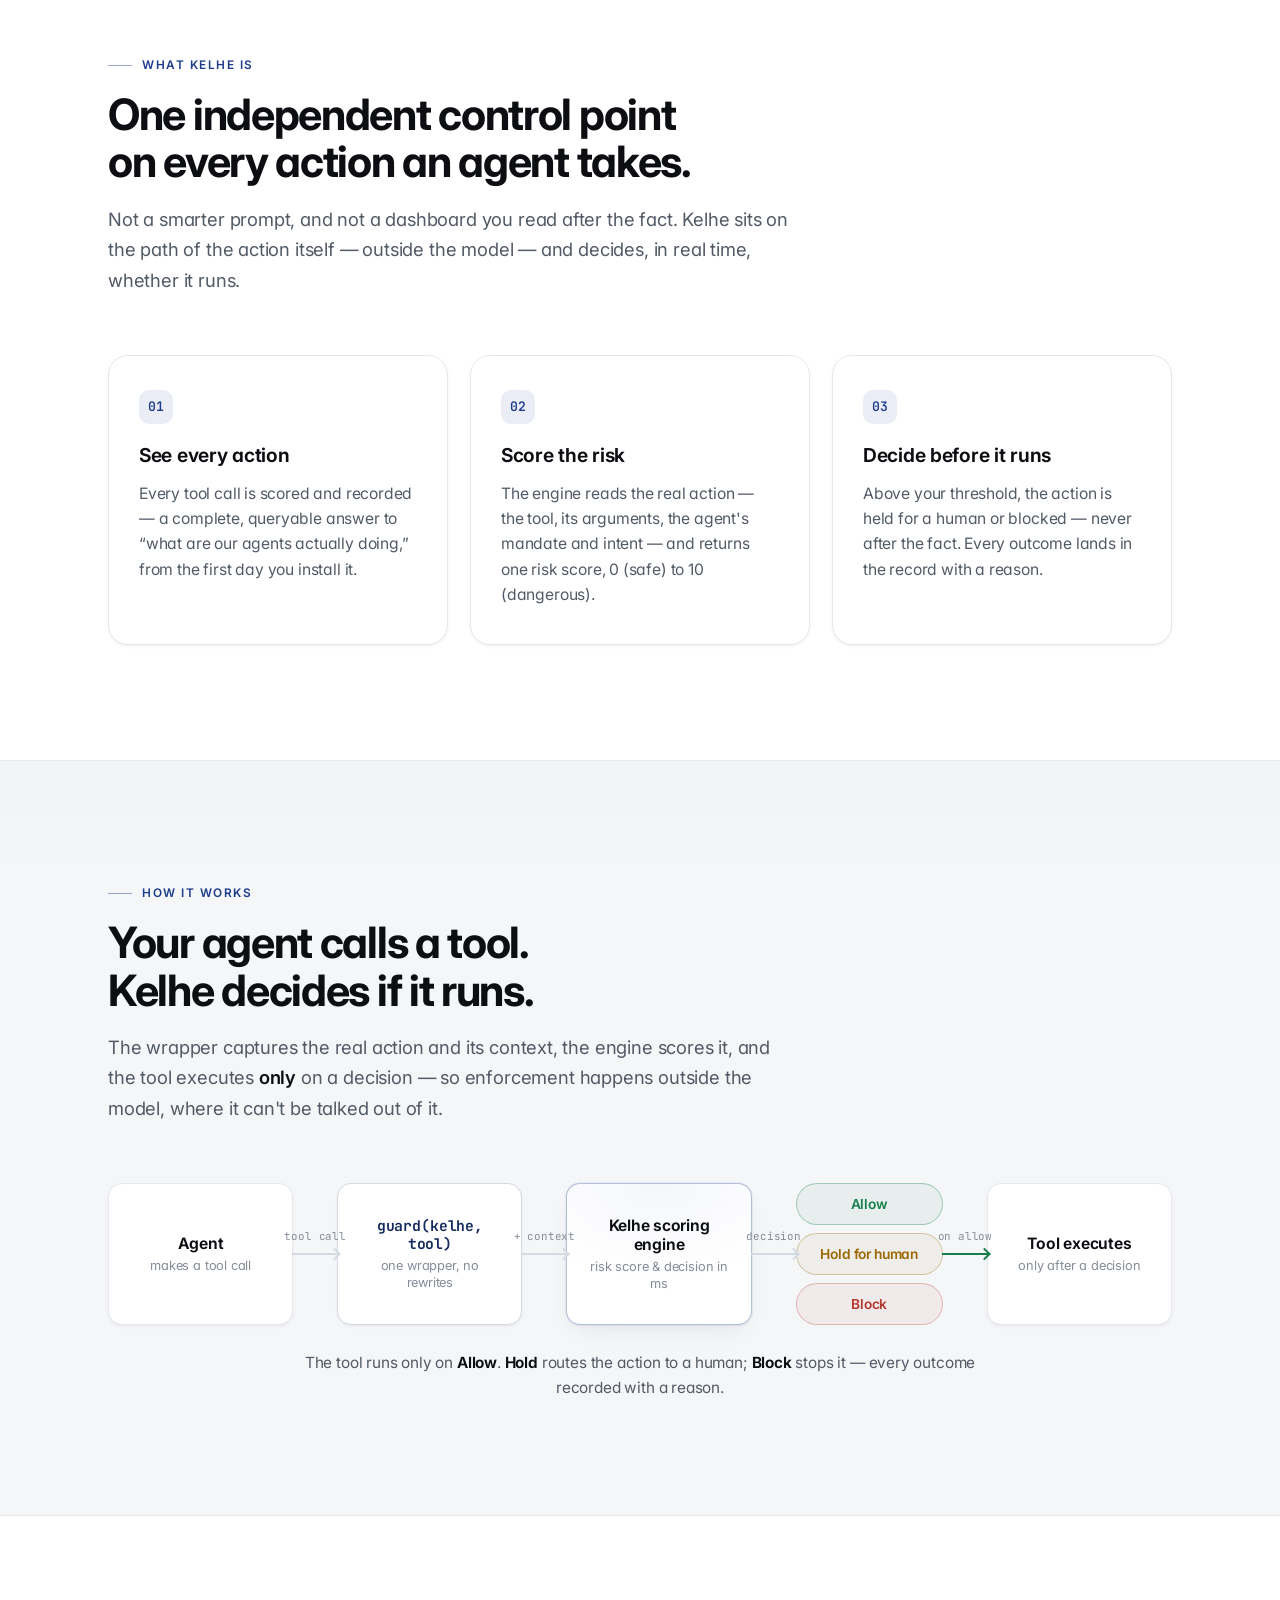
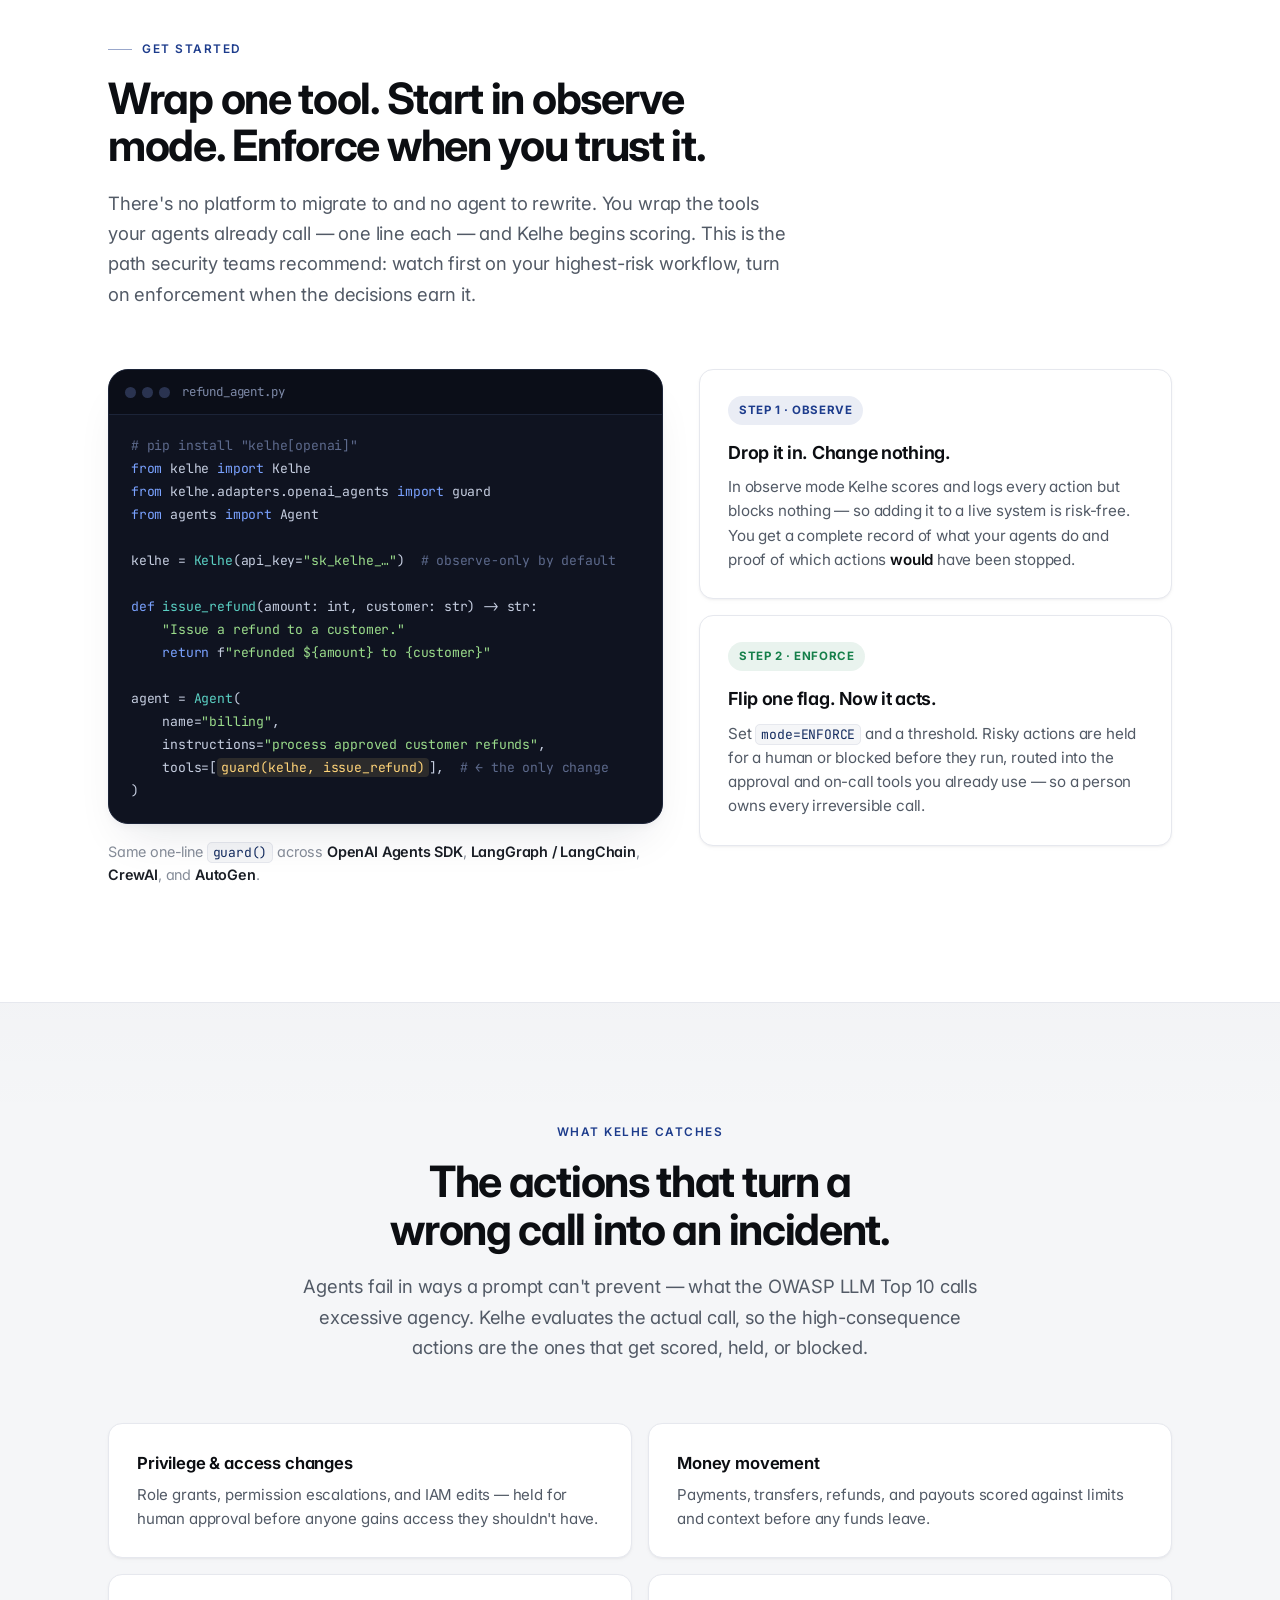
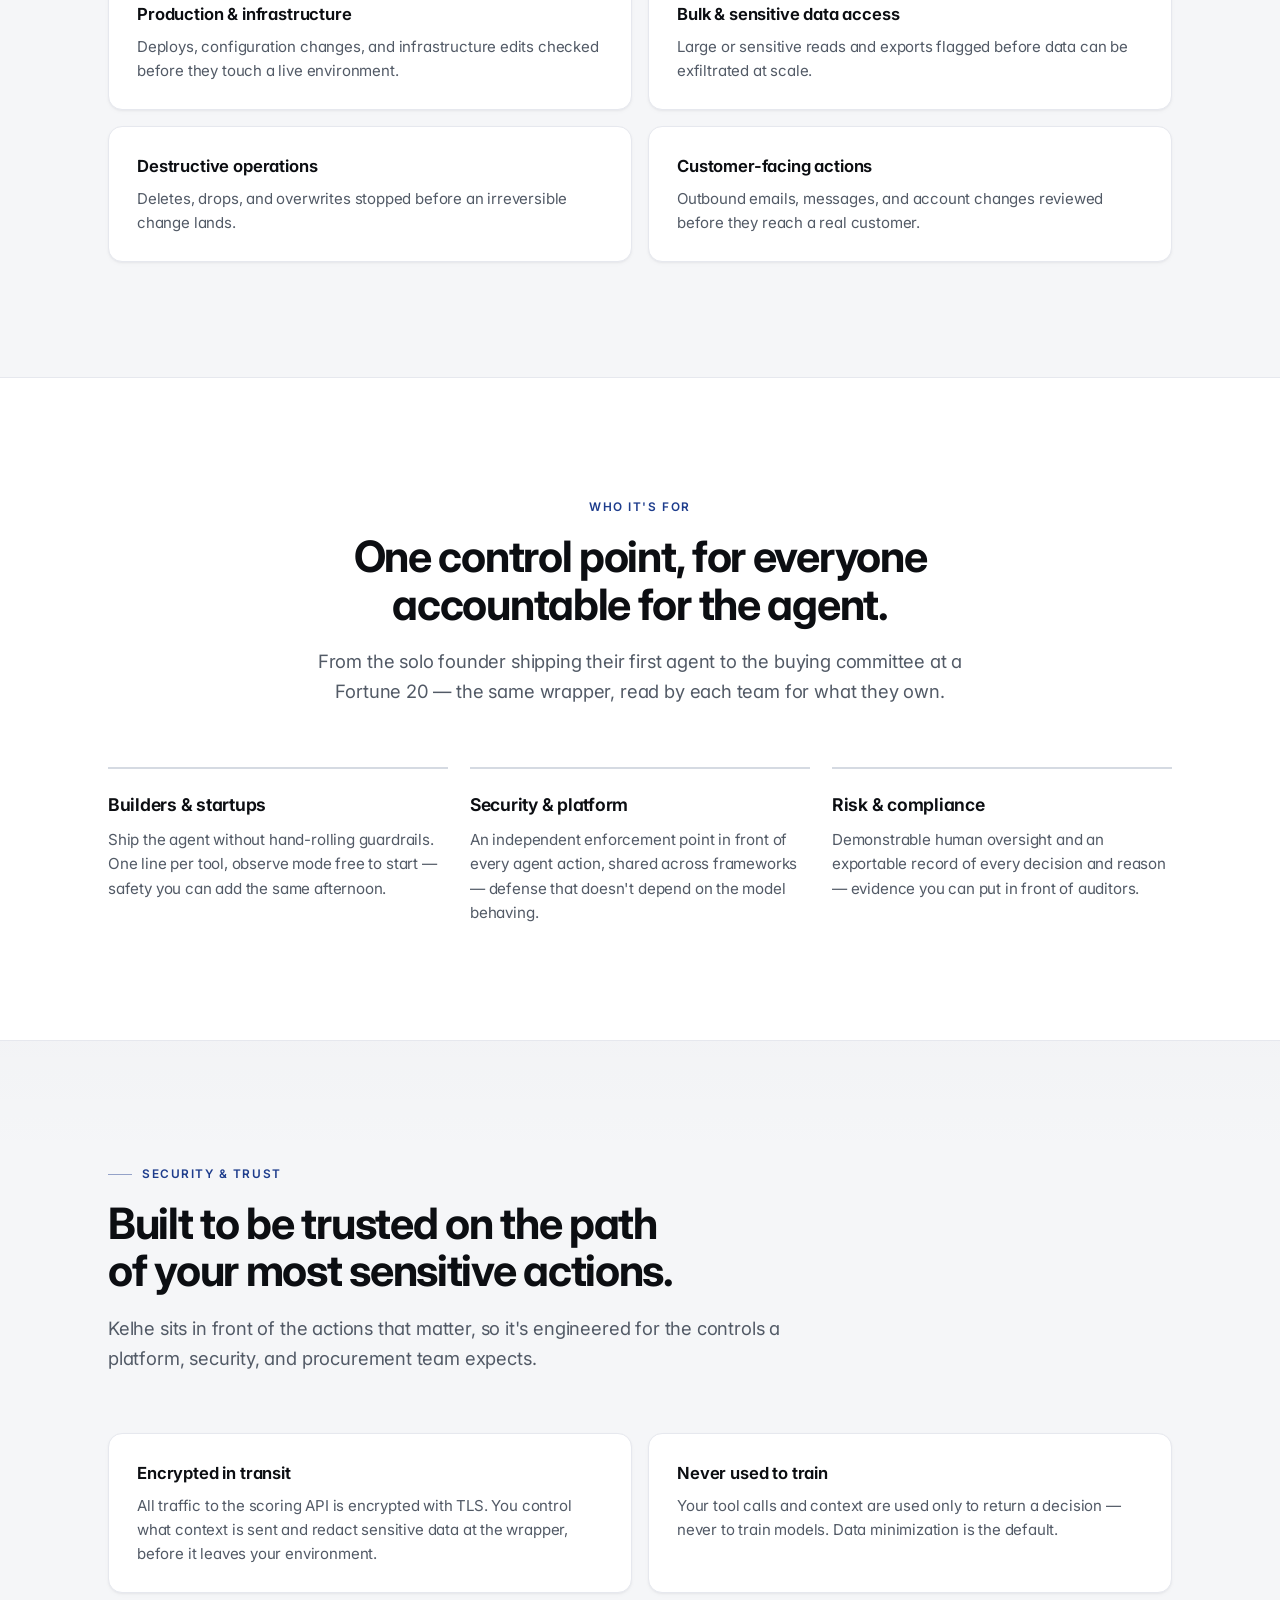
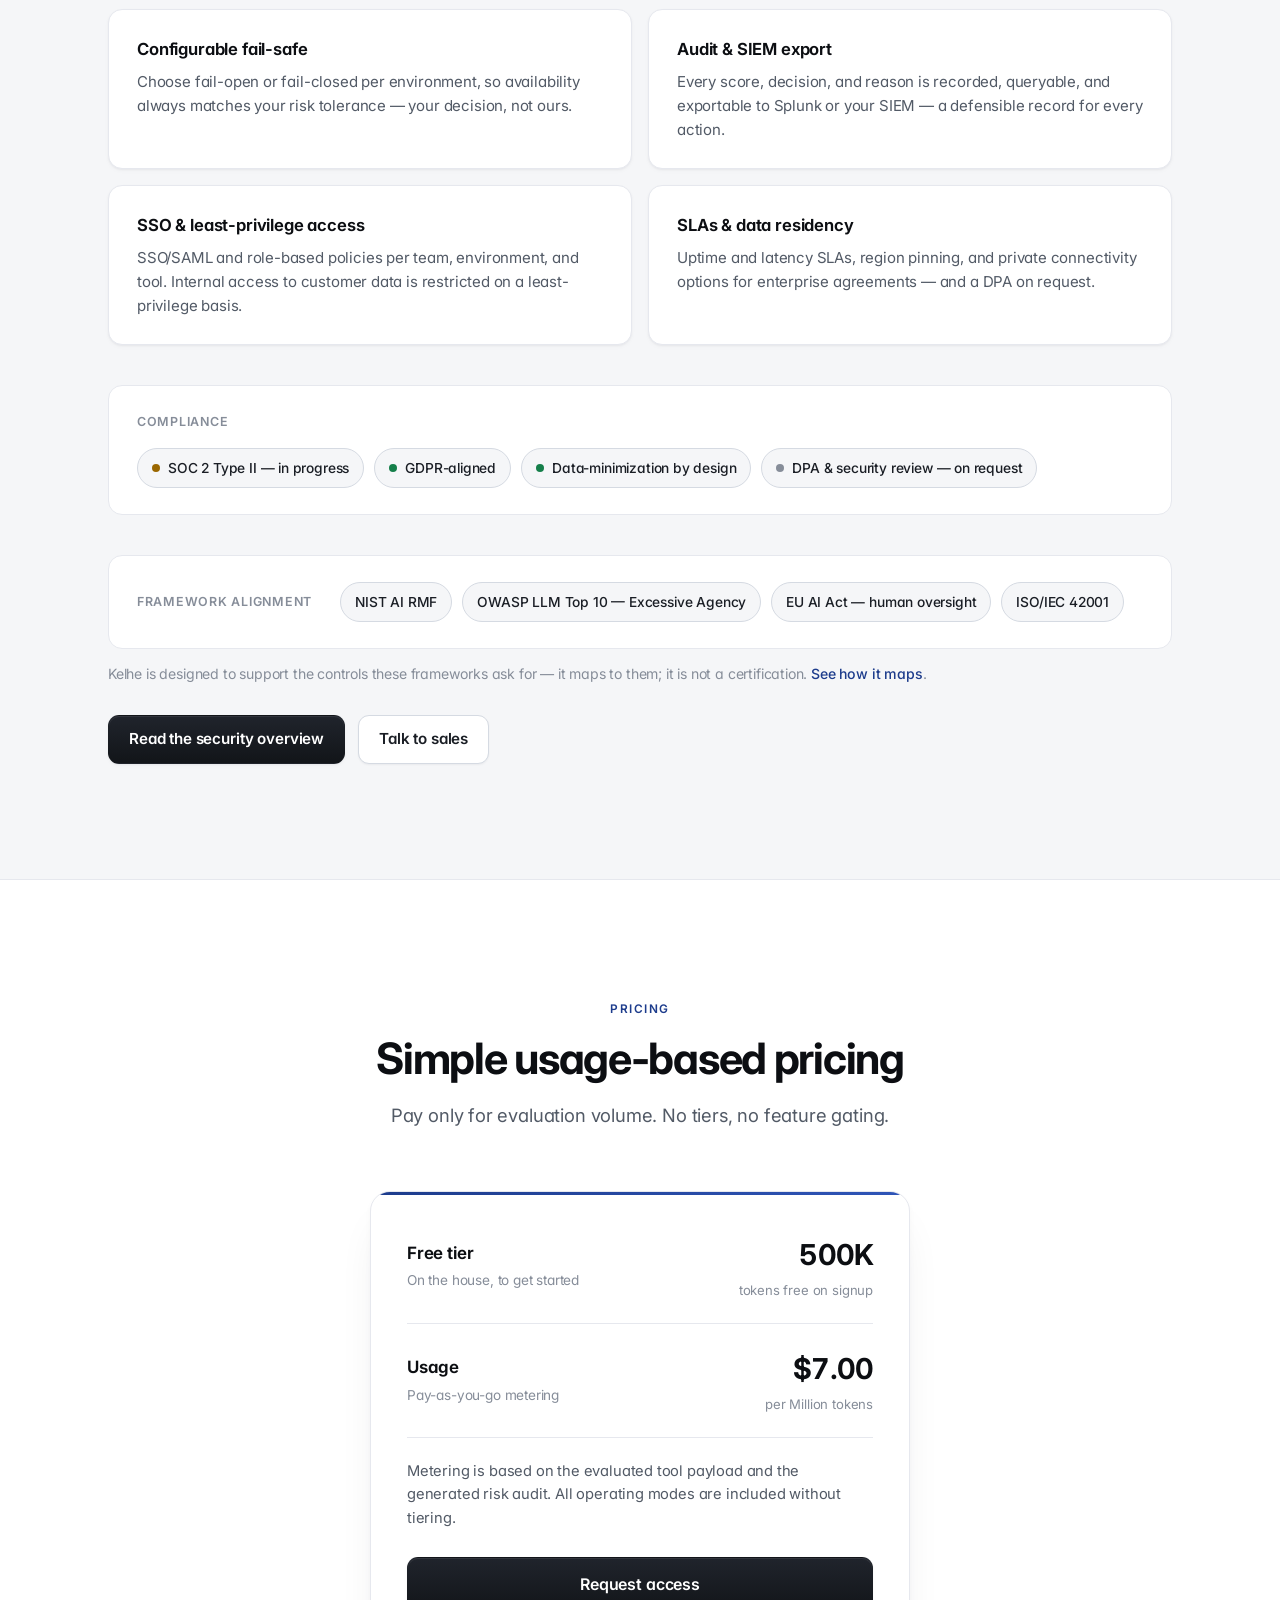
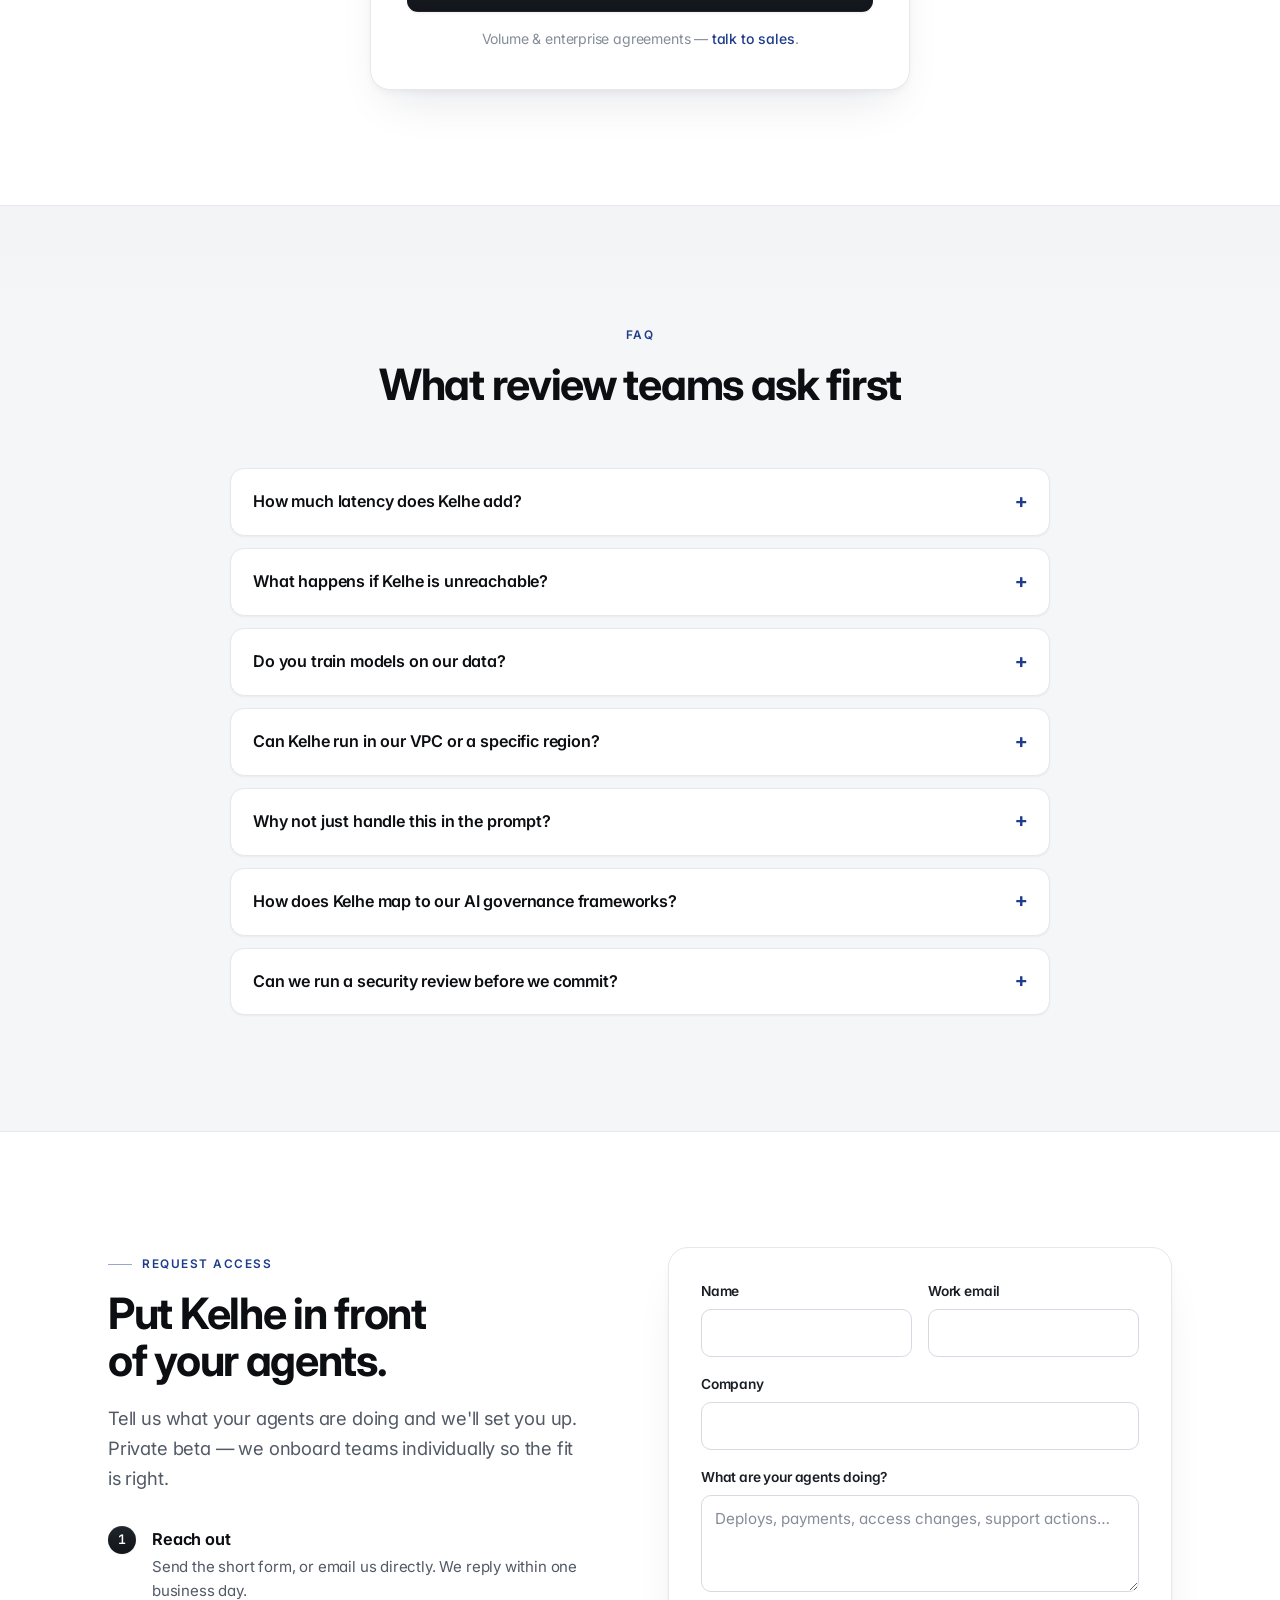
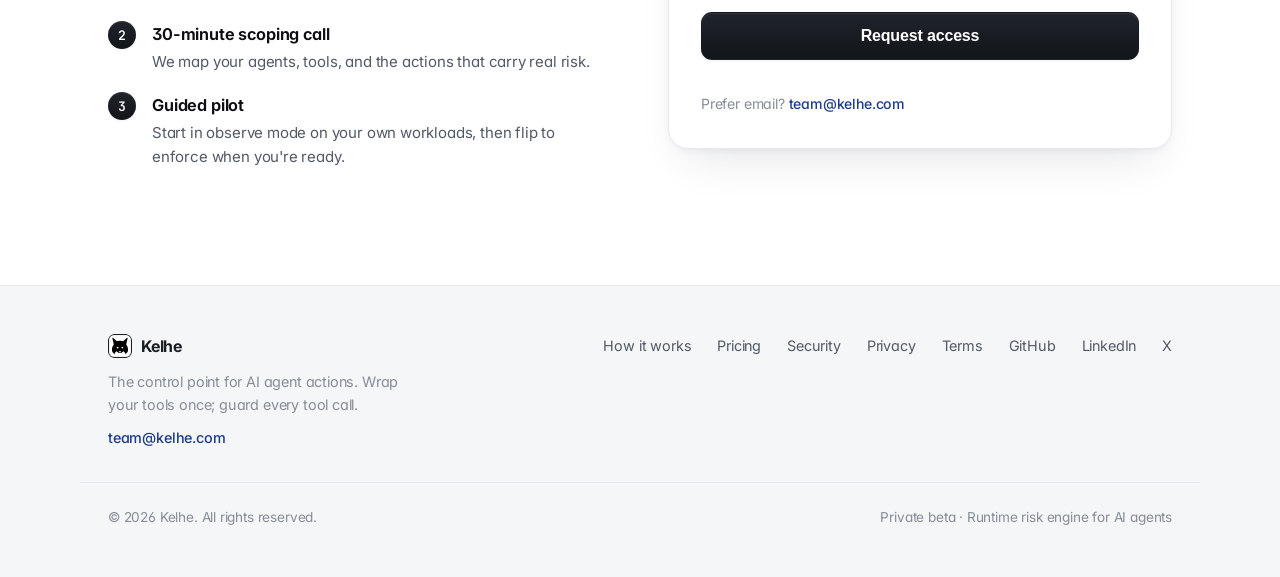
==== commit d61fdf09: "token charges" ====
--- a/index.html
+++ b/index.html
@@ -62,8 +62,8 @@
         "offers": {
           "@type": "Offer",
           "priceCurrency": "USD",
-          "price": "0.01",
-          "description": "Usage-based pricing: 250 tool calls free to start, then $0.01 per tool call. No tiers, no feature gating."
+          "price": "7.00",
+          "description": "Usage-based token pricing: 400,000 combined tokens free to start, then $7.00 per Million tokens. No tiers, no feature gating."
         }
       },
       {
@@ -536,35 +536,34 @@
       <div class="section__head section__head--center">
         <span class="eyebrow">Pricing</span>
         <h2 class="section__title">Simple usage-based pricing</h2>
-        <p class="section__lead">Pay only for the tool calls Kelhe evaluates. No tiers, no feature gating.</p>
+        <p class="section__lead">Pay only for evaluation volume. No tiers, no feature gating.</p>
       </div>
 
       <div class="pricing">
         <div class="pricing__card">
           <div class="pricing__row">
             <div>
-              <span class="pricing__tier">Free</span>
+              <span class="pricing__tier">Free tier</span>
               <span class="pricing__sub">On the house, to get started</span>
             </div>
             <div class="pricing__price">
-              <span class="pricing__amount">250</span>
-              <span class="pricing__unit">tool calls to start</span>
+              <span class="pricing__amount">500K</span>
+              <span class="pricing__unit">tokens free on signup</span>
             </div>
           </div>
           <div class="pricing__row">
             <div>
               <span class="pricing__tier">Usage</span>
-              <span class="pricing__sub">Beyond the free tier</span>
+              <span class="pricing__sub">Pay-as-you-go metering</span>
             </div>
             <div class="pricing__price">
-              <span class="pricing__amount">$0.01</span>
-              <span class="pricing__unit">per tool call</span>
+              <span class="pricing__amount">$7.00</span>
+              <span class="pricing__unit">per Million tokens</span>
             </div>
           </div>
 
           <p class="pricing__explain">
-            A tool call is any guarded action evaluated by Kelhe — in observe or enforce
-            mode. Every mode is included; nothing is gated behind a plan.
+            Metering is based on the evaluated tool payload and the generated risk audit. All operating modes are included without tiering.
           </p>
 
           <a class="btn btn--primary btn--lg" href="#request">Request access</a>
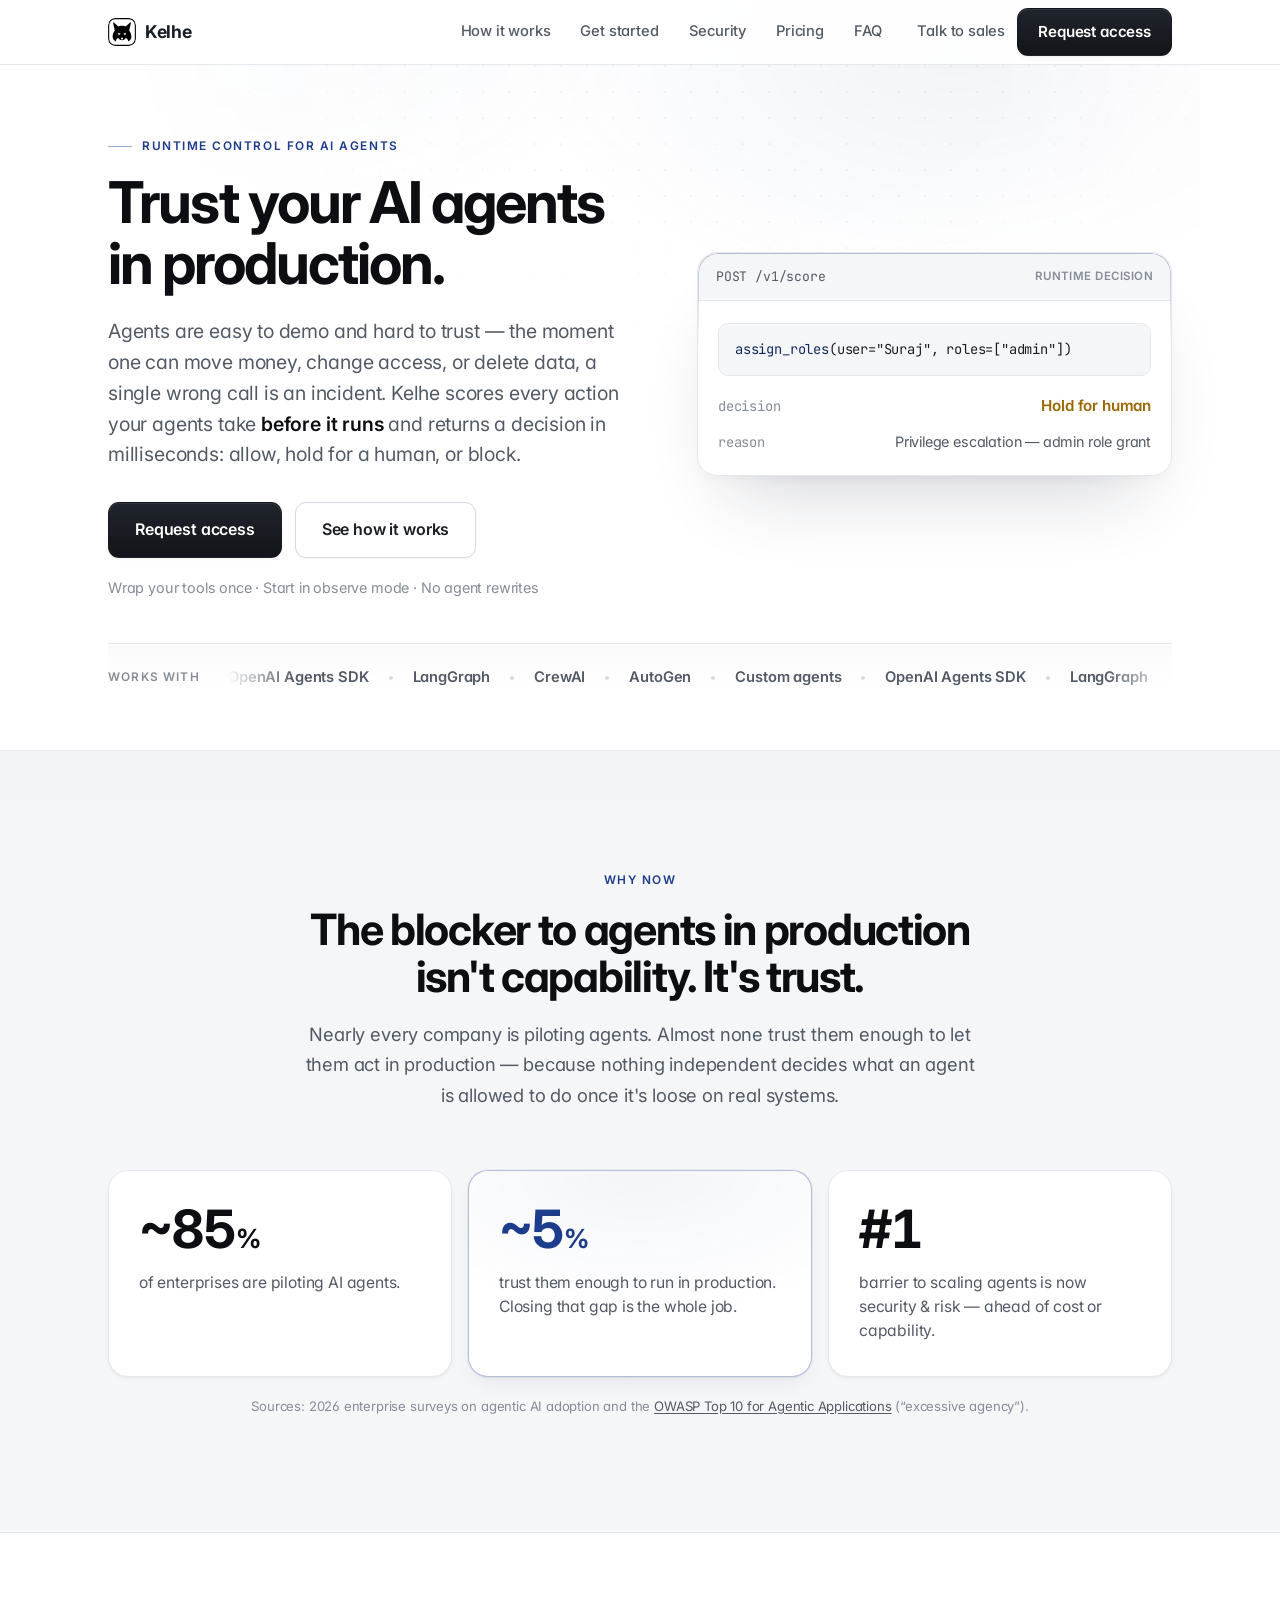
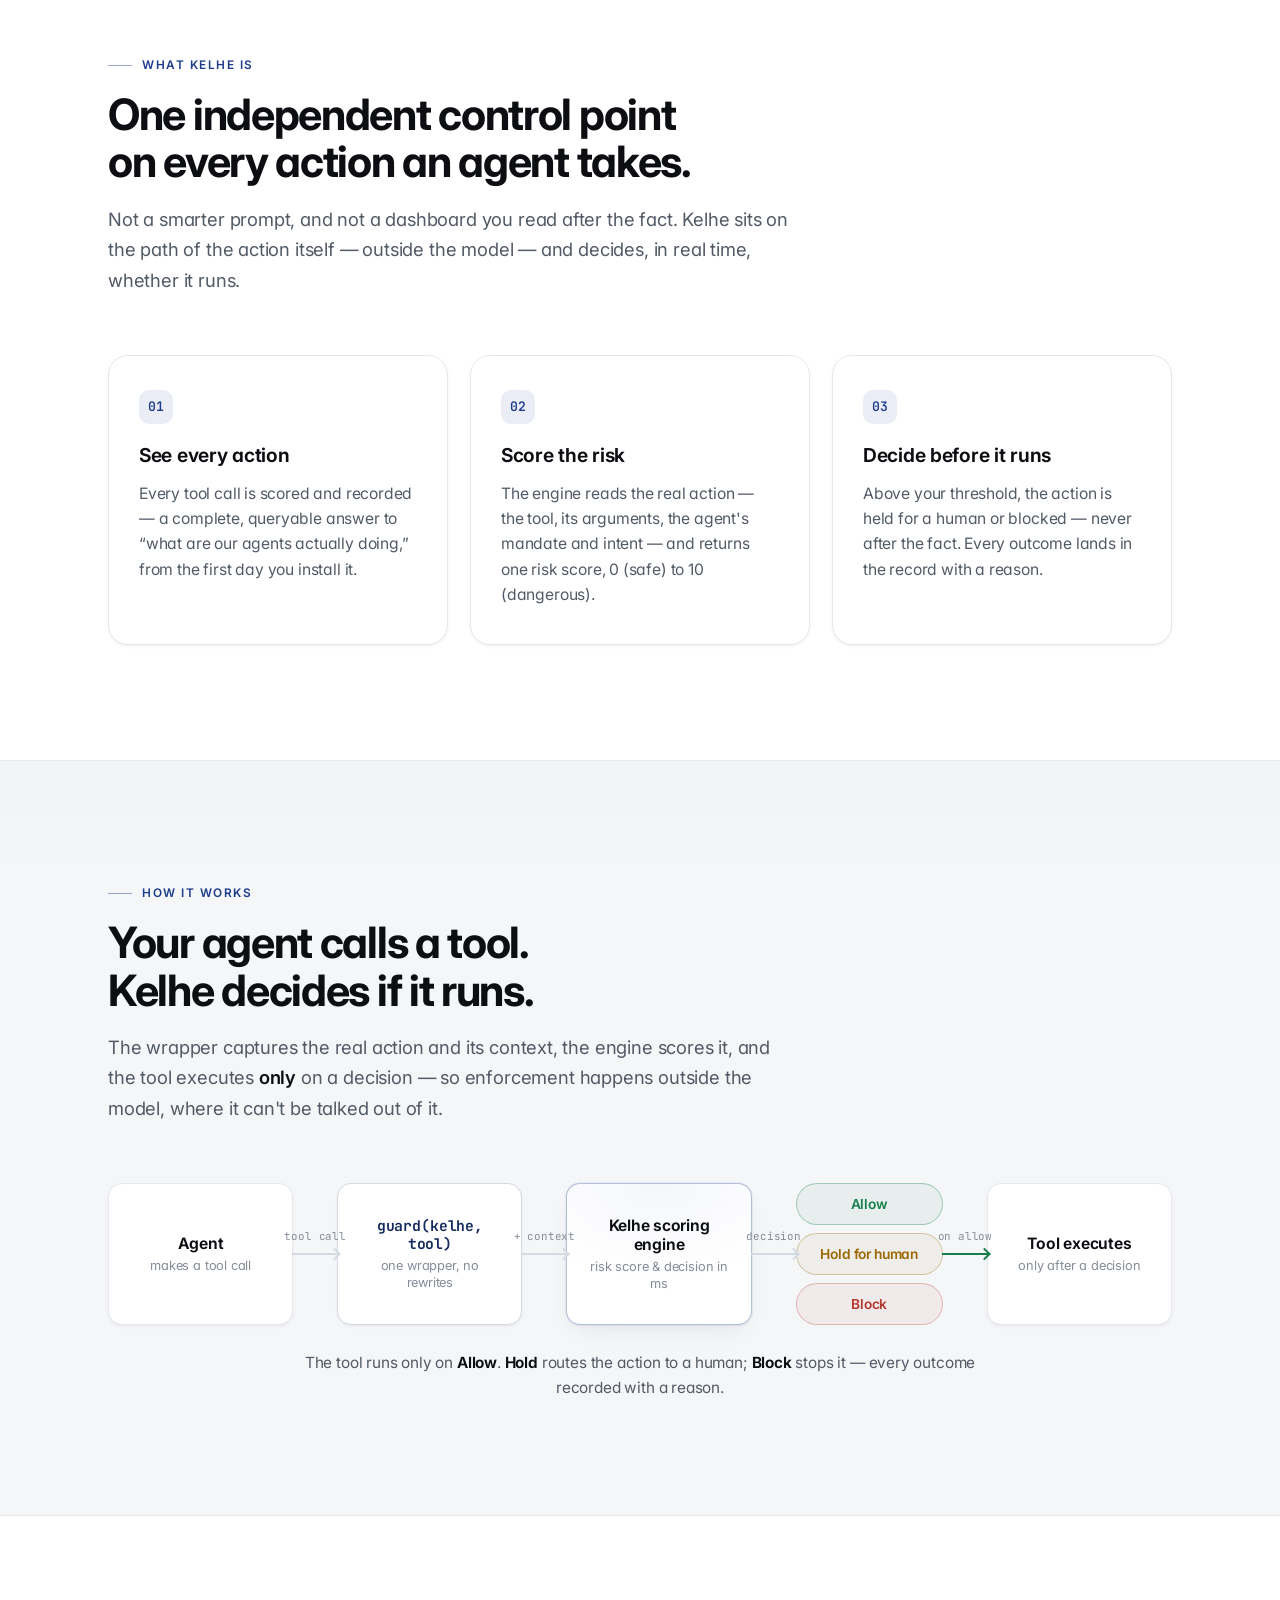
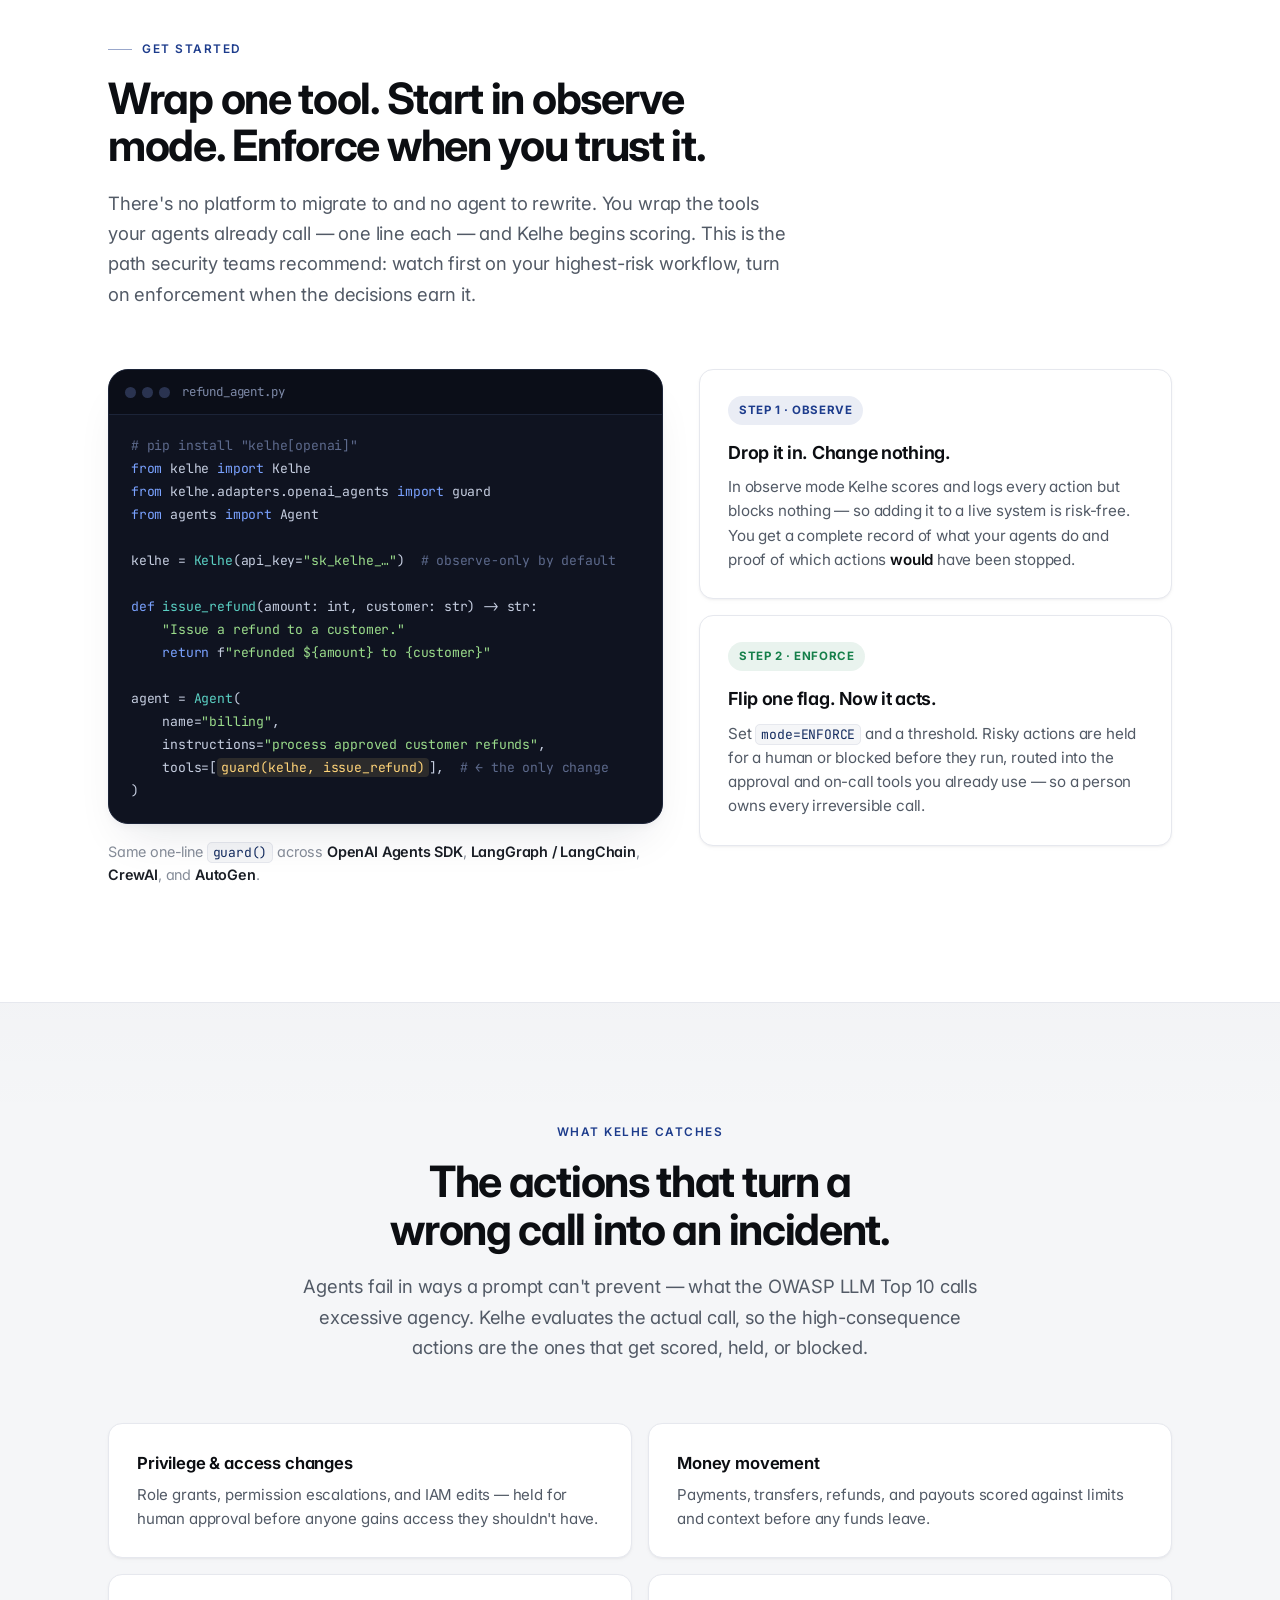
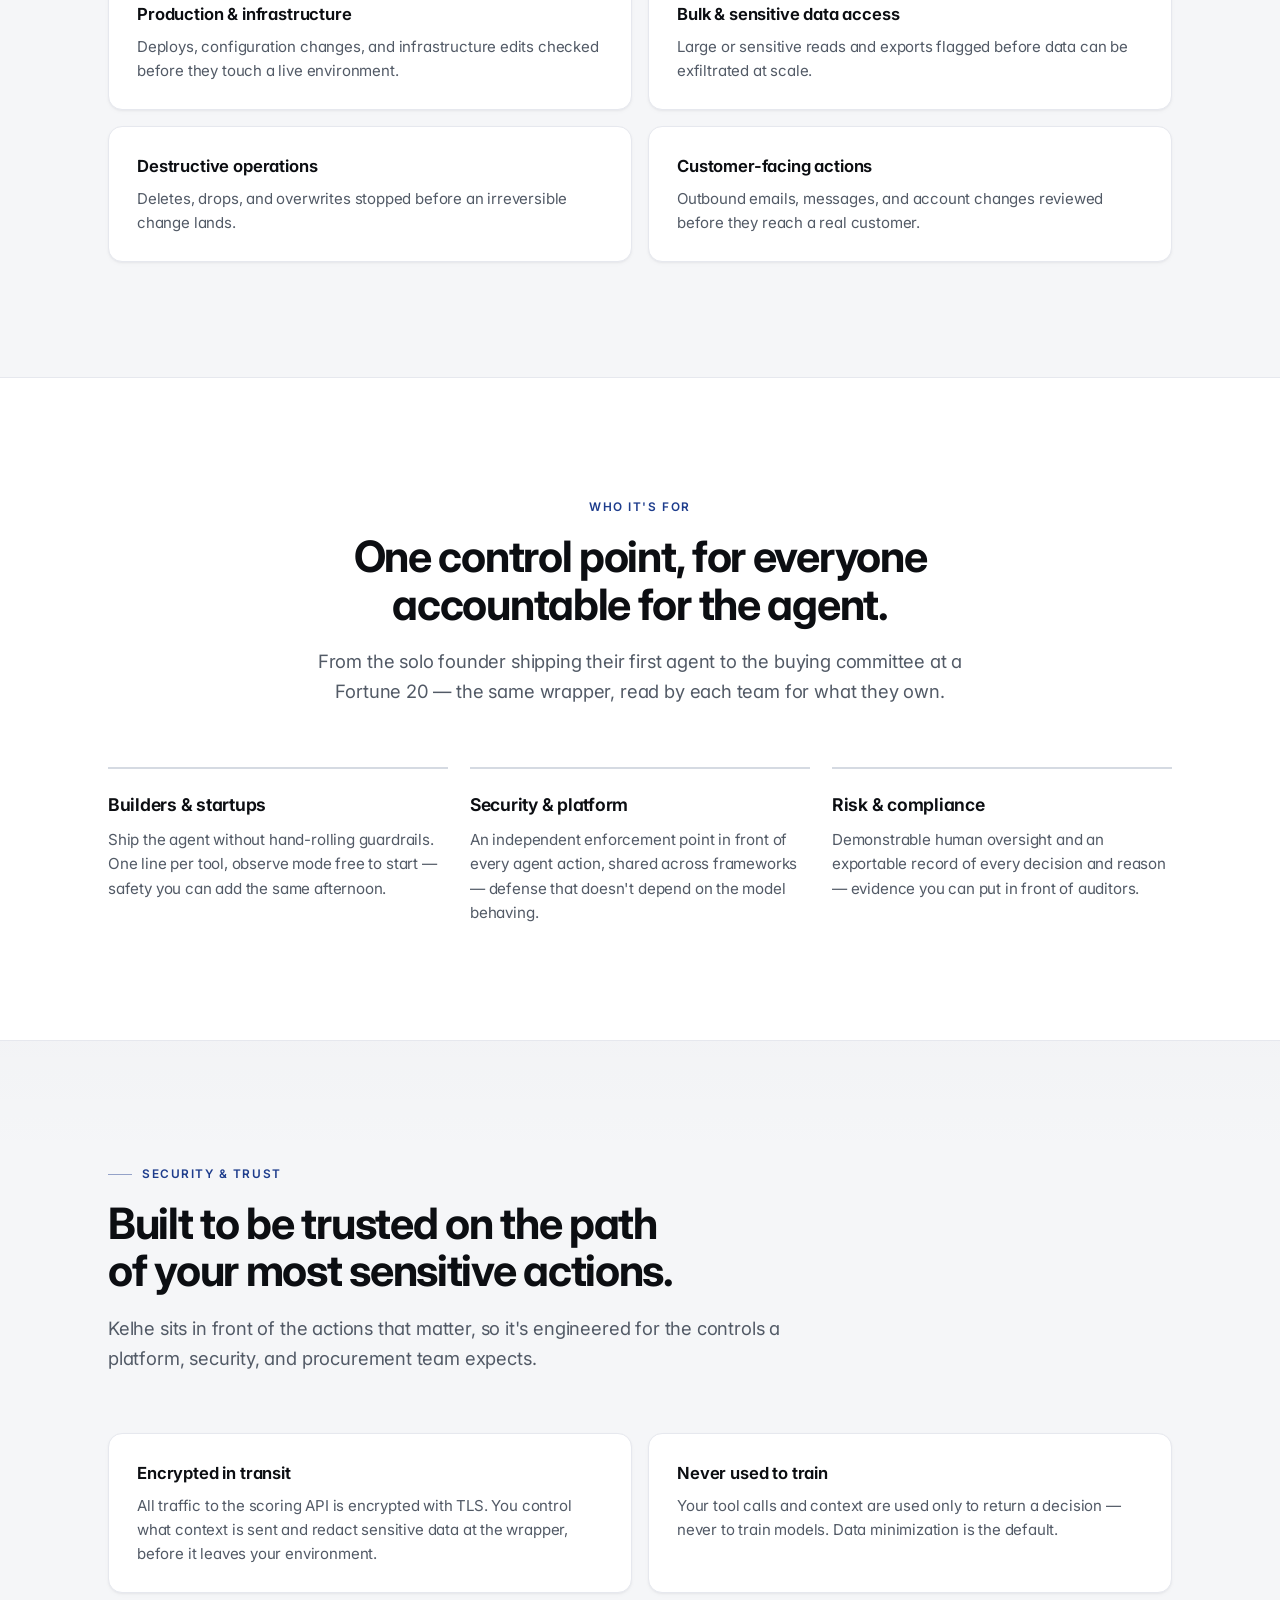
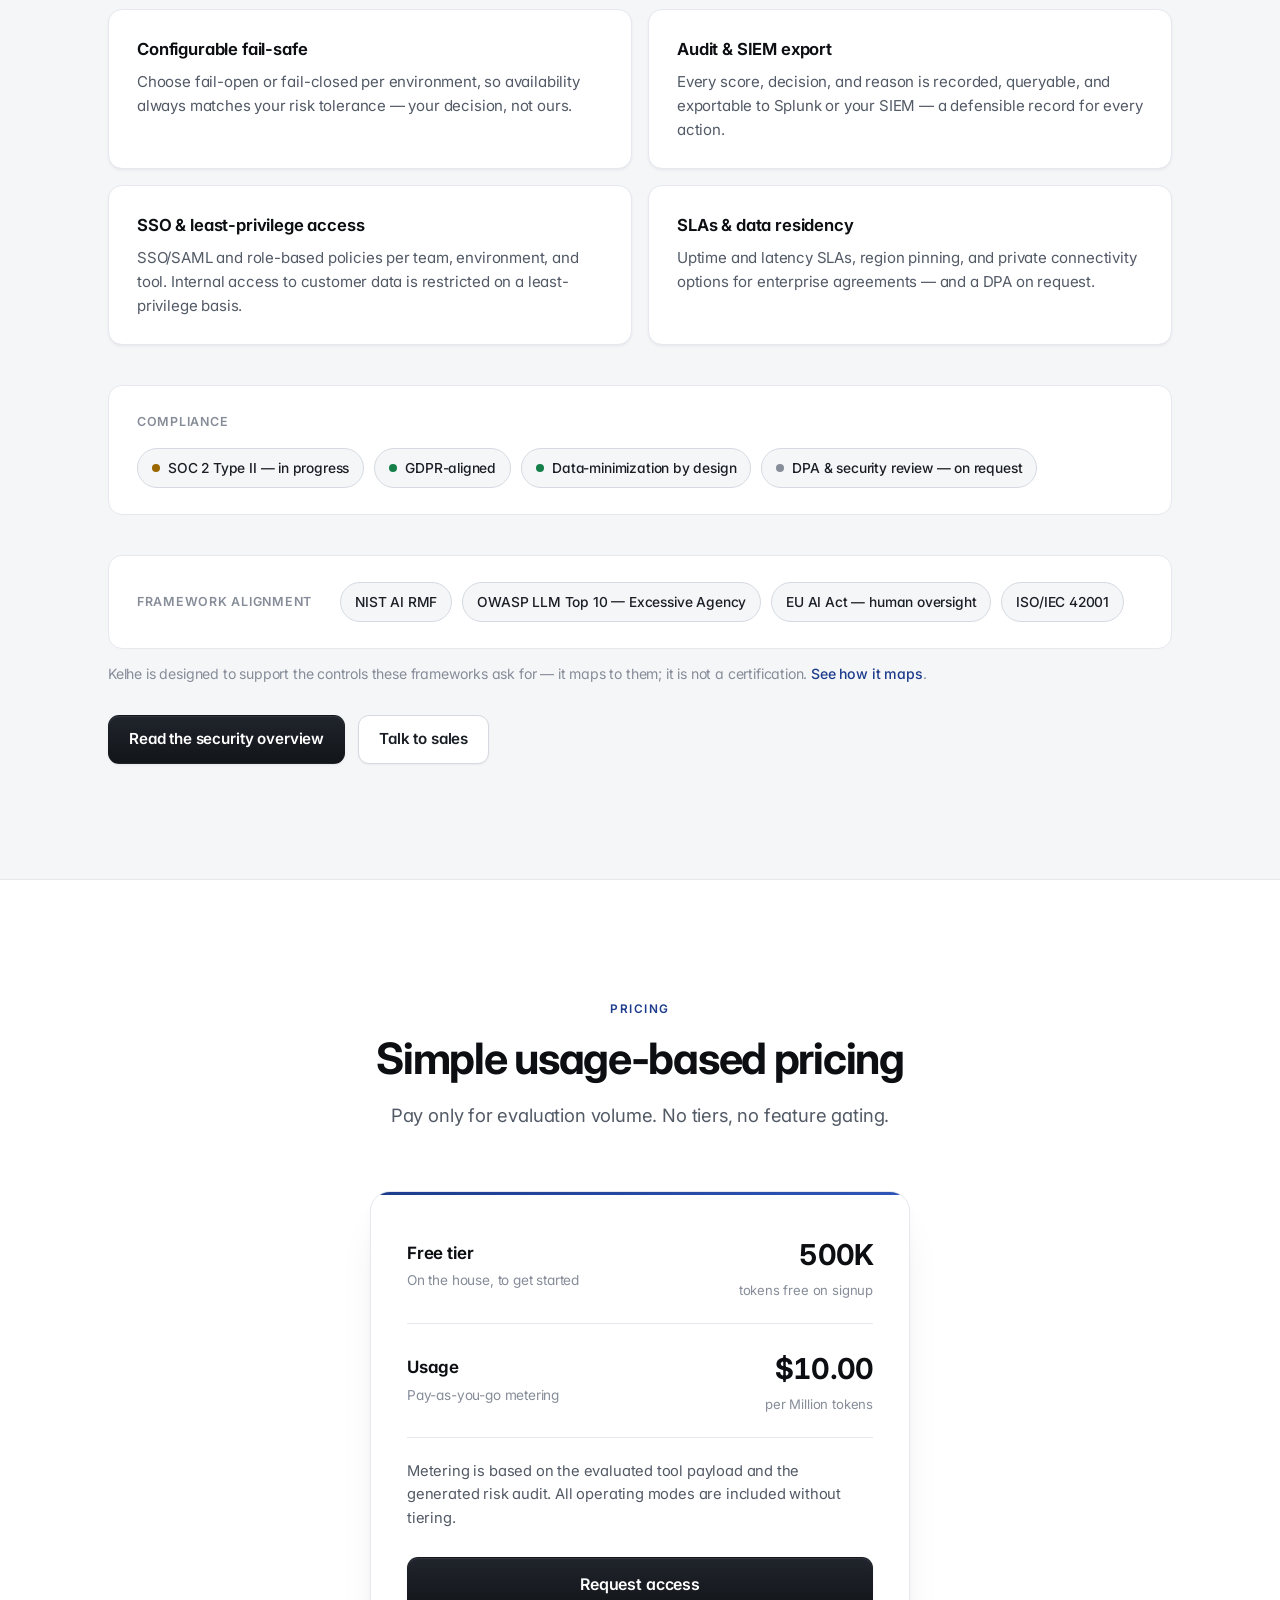
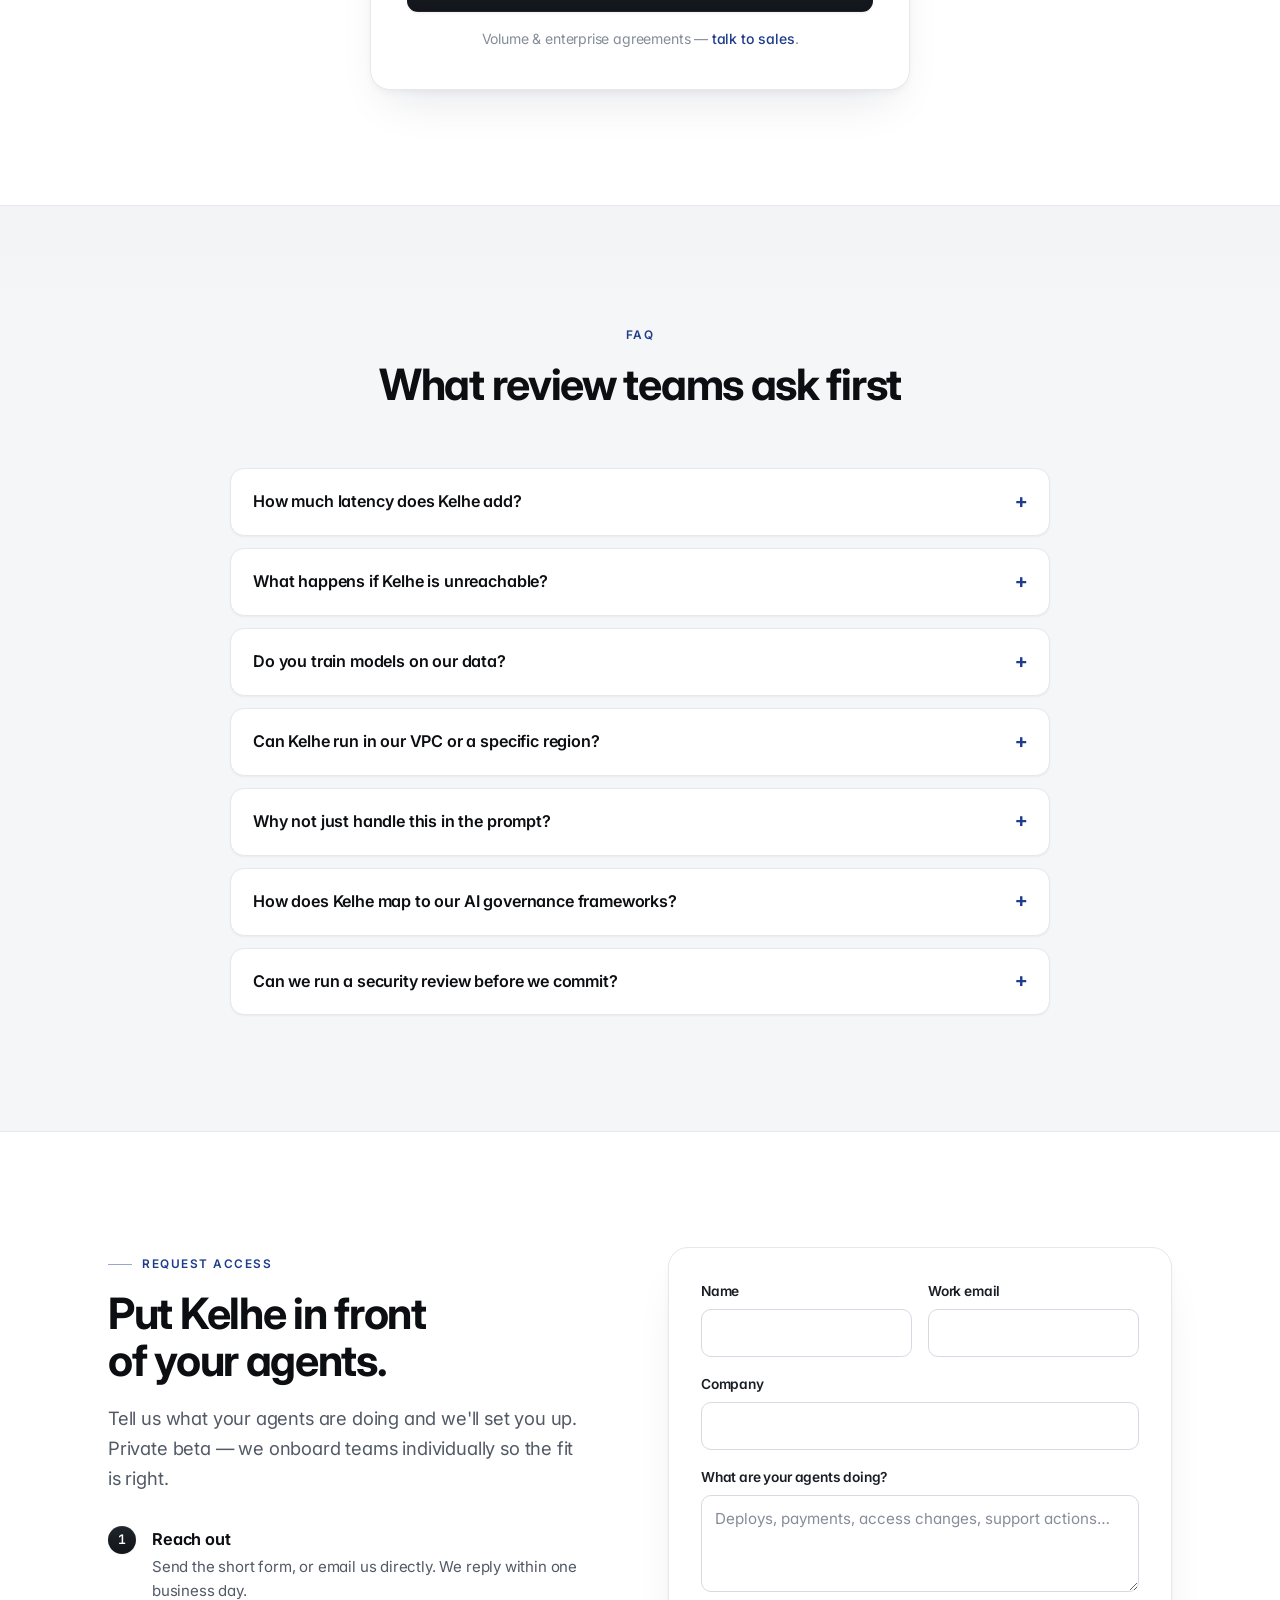
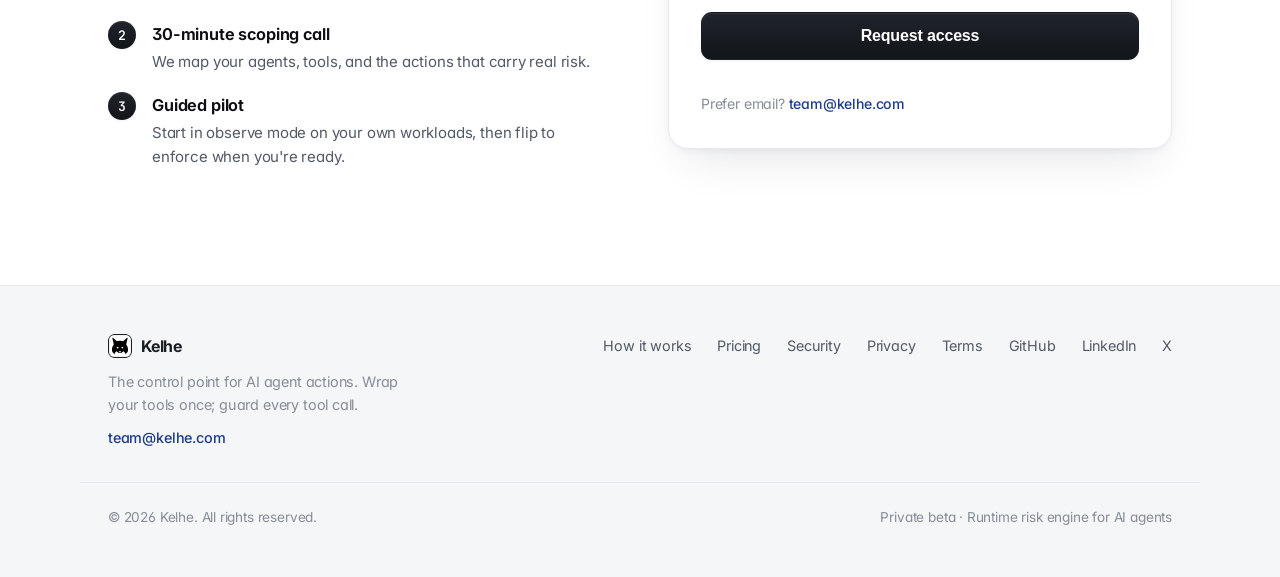
==== commit 7b899b18: "cost to 10$" ====
--- a/index.html
+++ b/index.html
@@ -62,8 +62,8 @@
         "offers": {
           "@type": "Offer",
           "priceCurrency": "USD",
-          "price": "7.00",
-          "description": "Usage-based token pricing: 400,000 combined tokens free to start, then $7.00 per Million tokens. No tiers, no feature gating."
+          "price": "10.00",
+          "description": "Usage-based token pricing: 400,000 combined tokens free to start, then $10.00 per Million tokens. No tiers, no feature gating."
         }
       },
       {
@@ -557,7 +557,7 @@
               <span class="pricing__sub">Pay-as-you-go metering</span>
             </div>
             <div class="pricing__price">
-              <span class="pricing__amount">$7.00</span>
+              <span class="pricing__amount">$10.00</span>
               <span class="pricing__unit">per Million tokens</span>
             </div>
           </div>
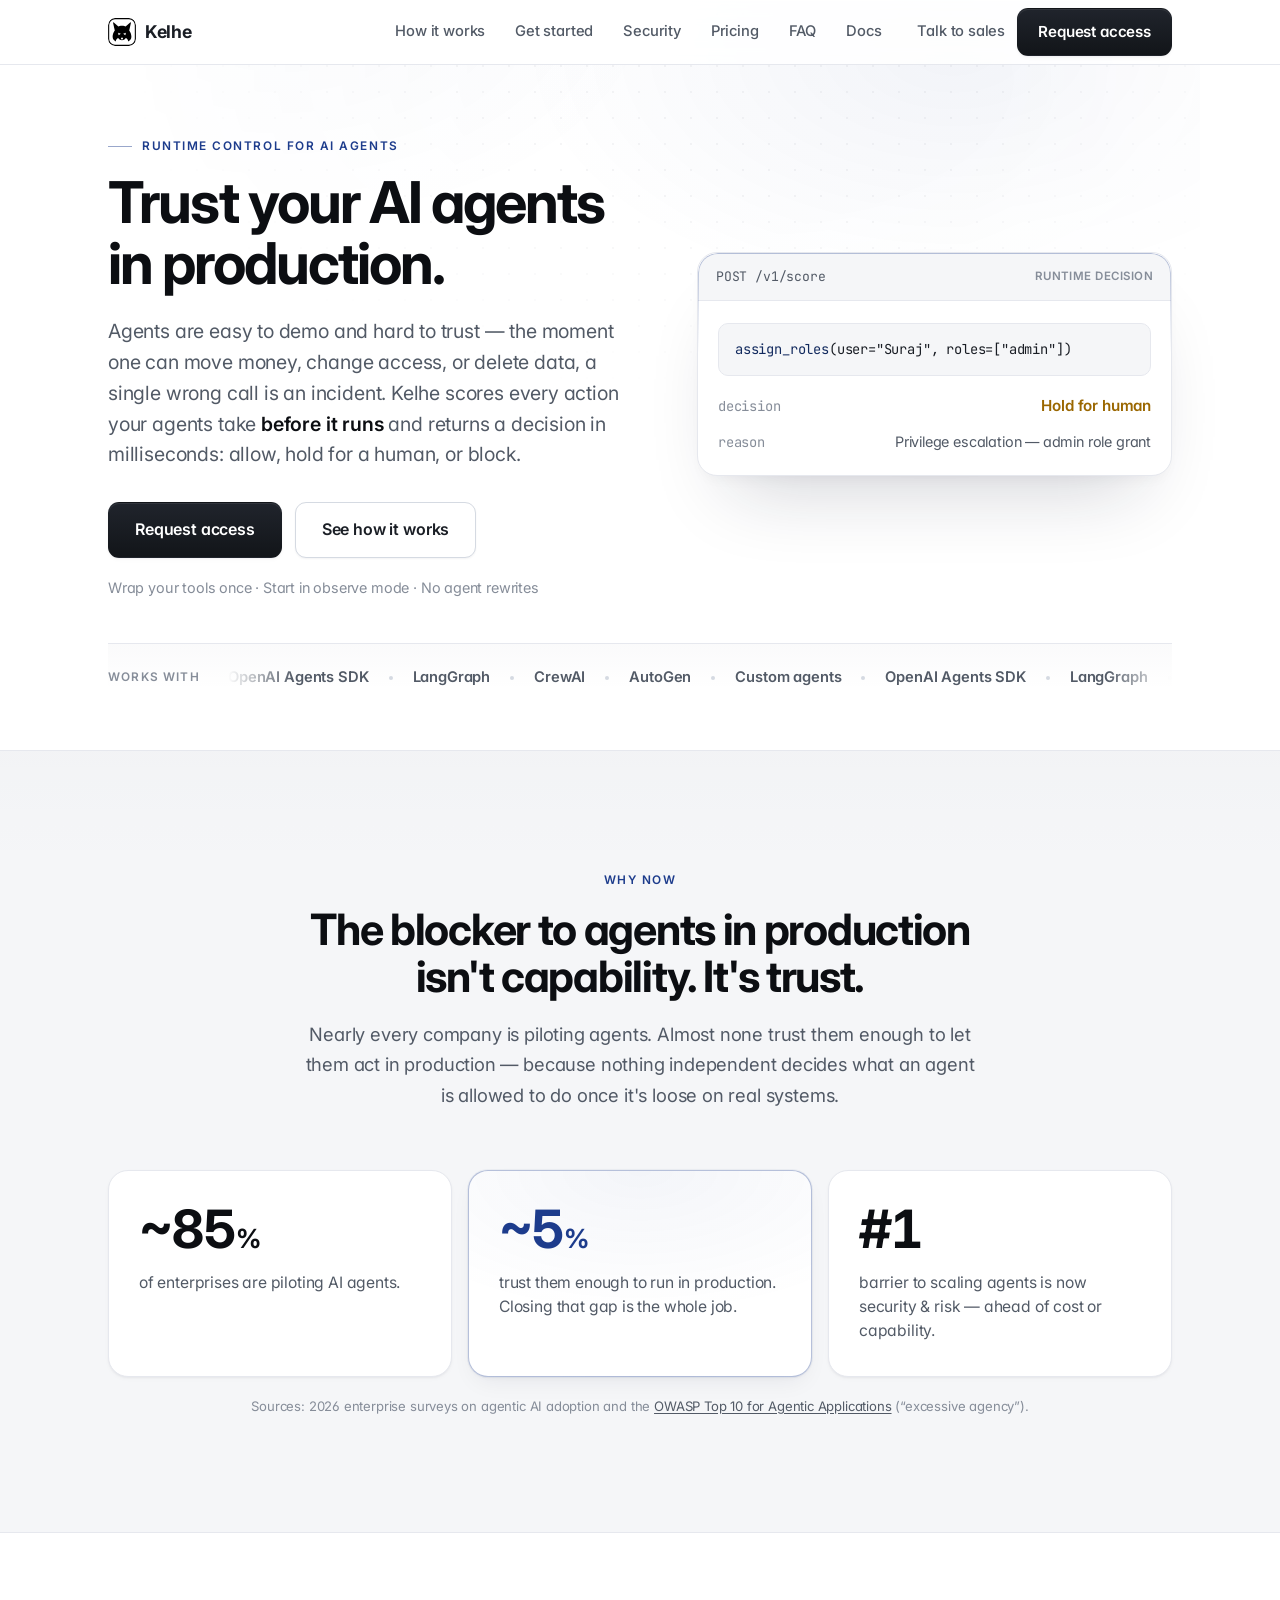
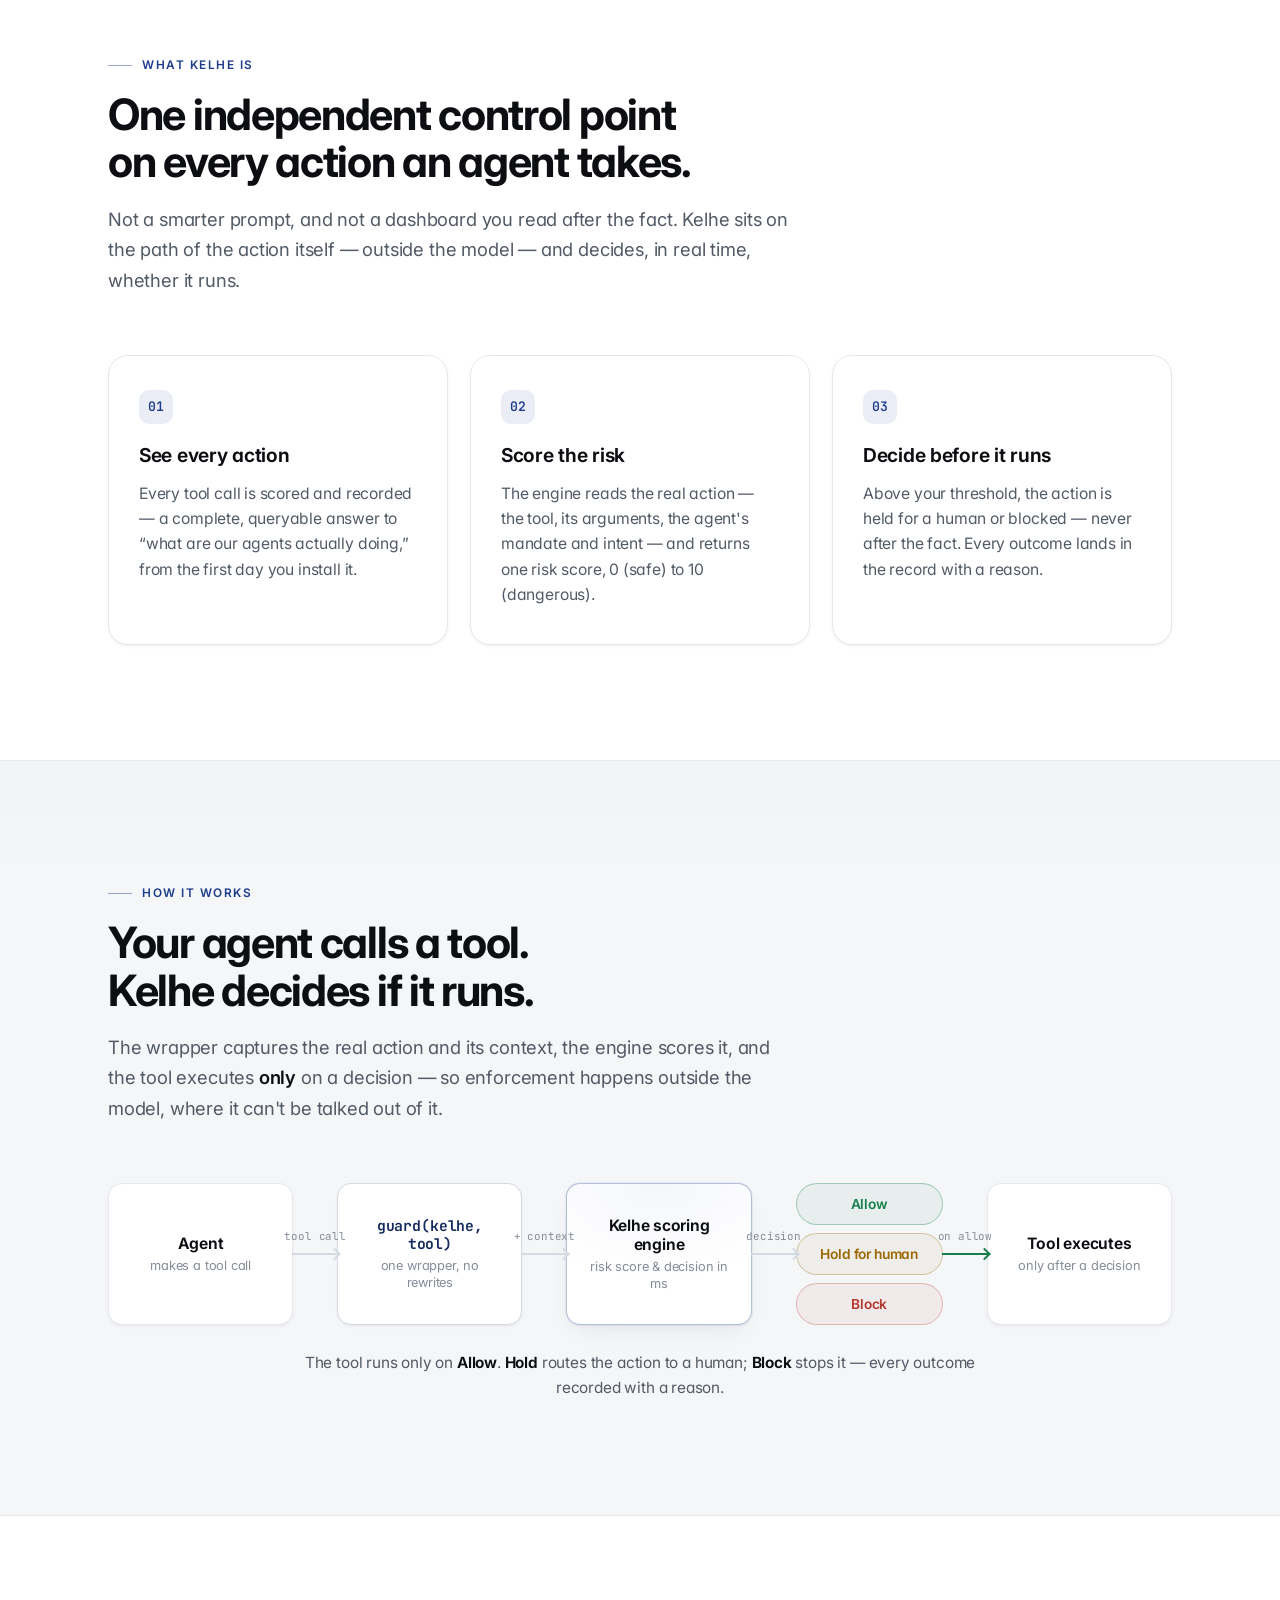
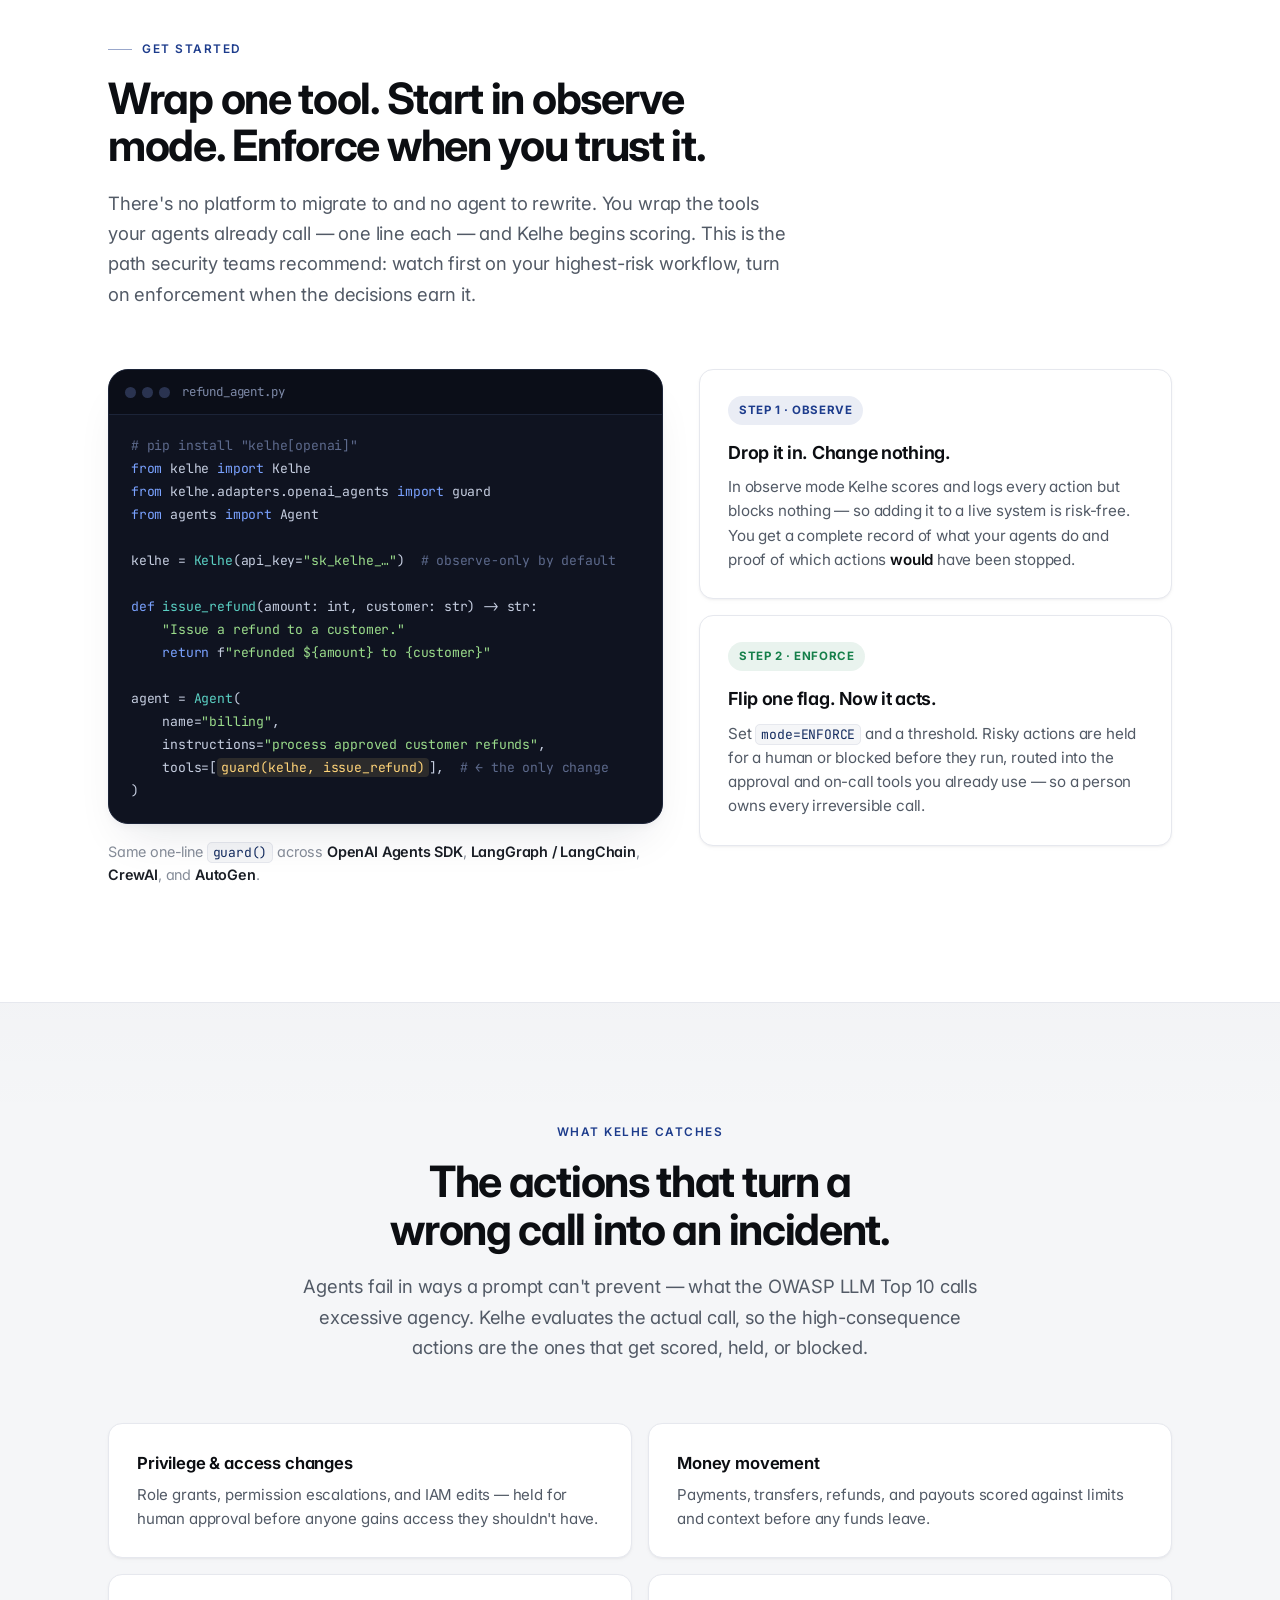
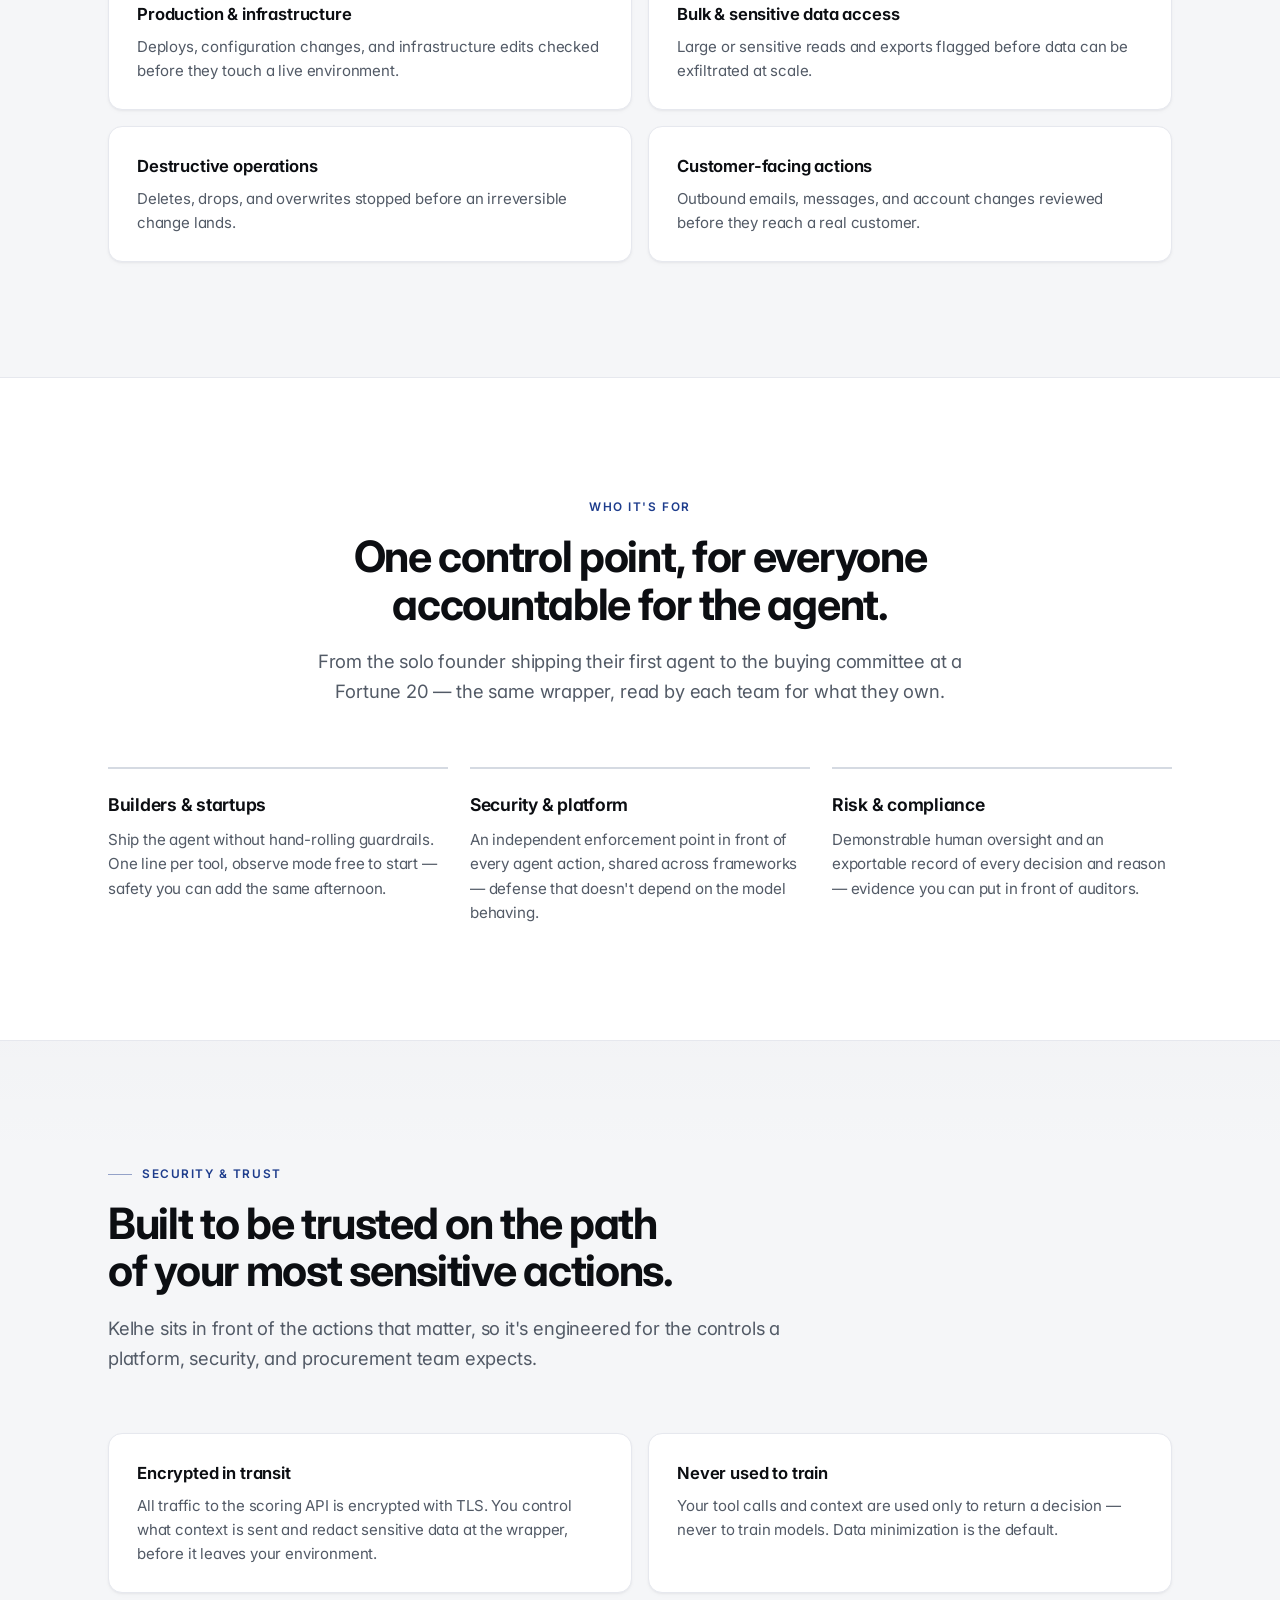
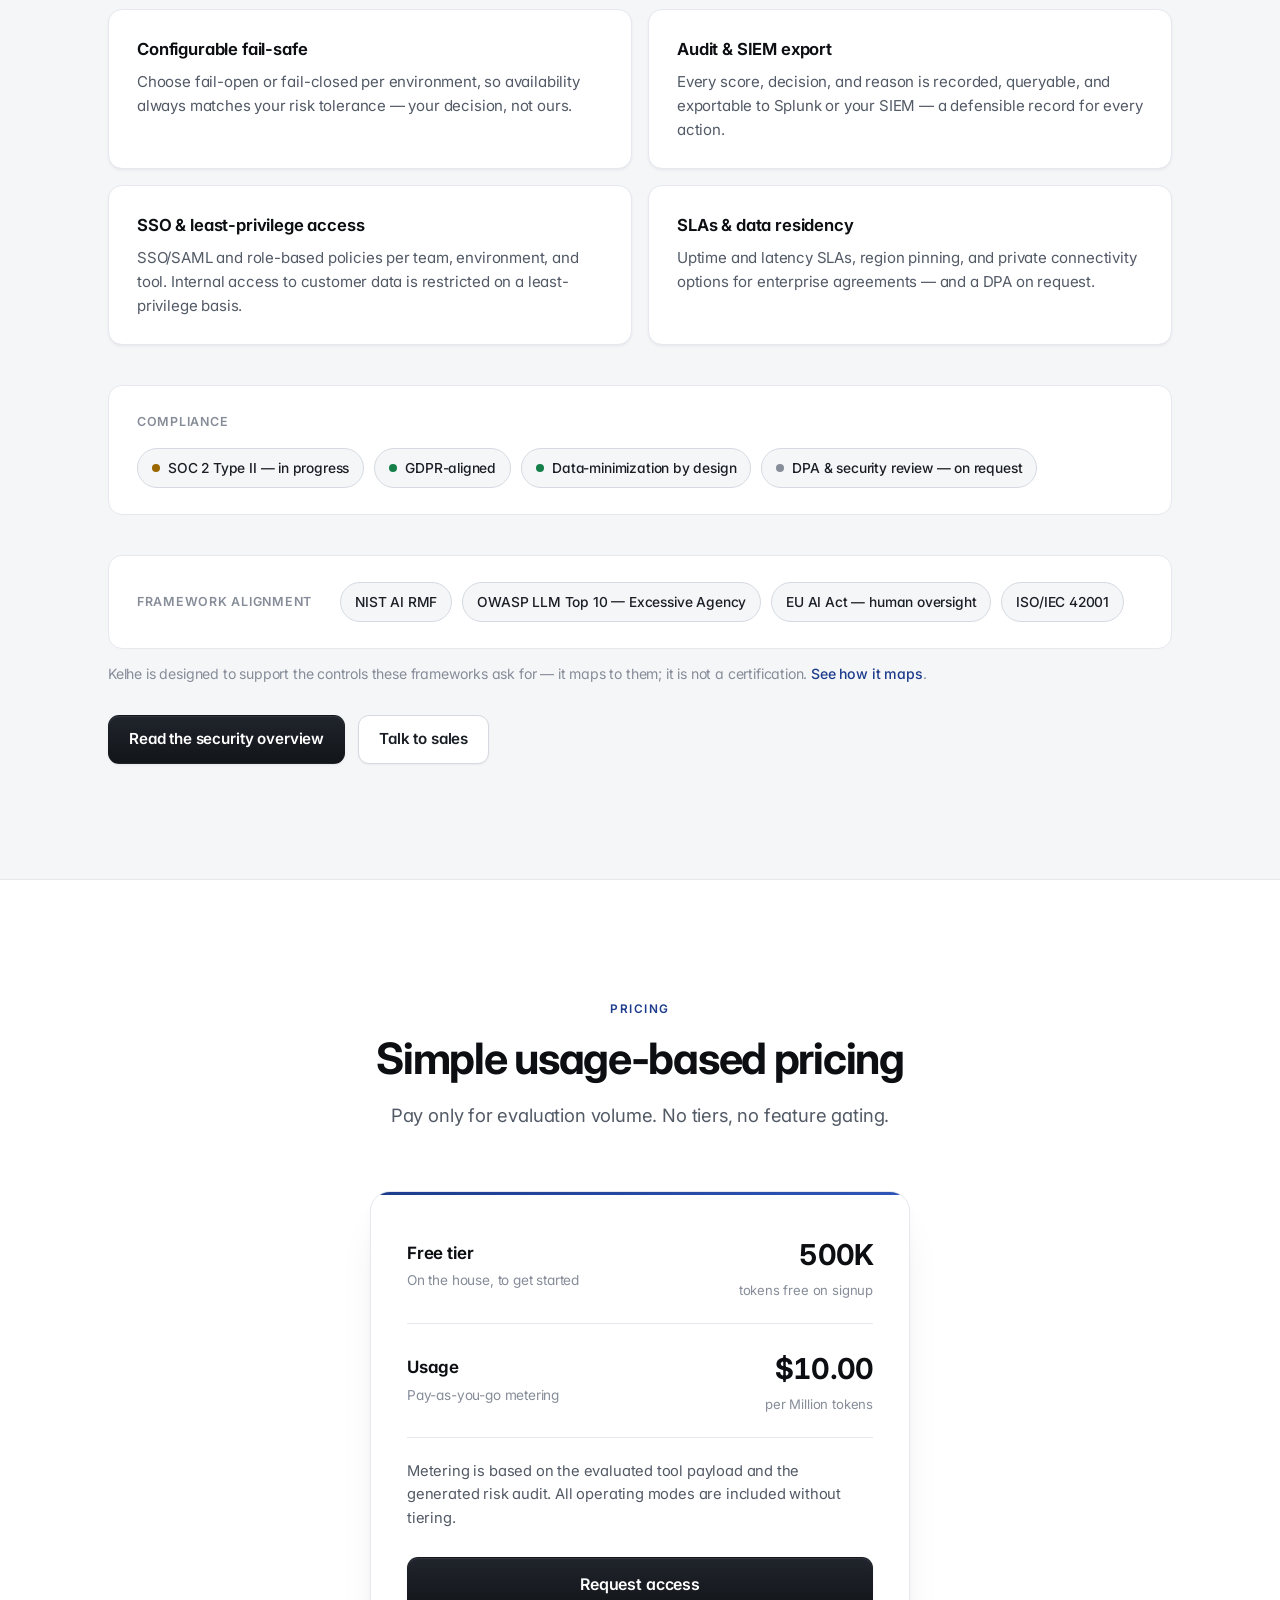
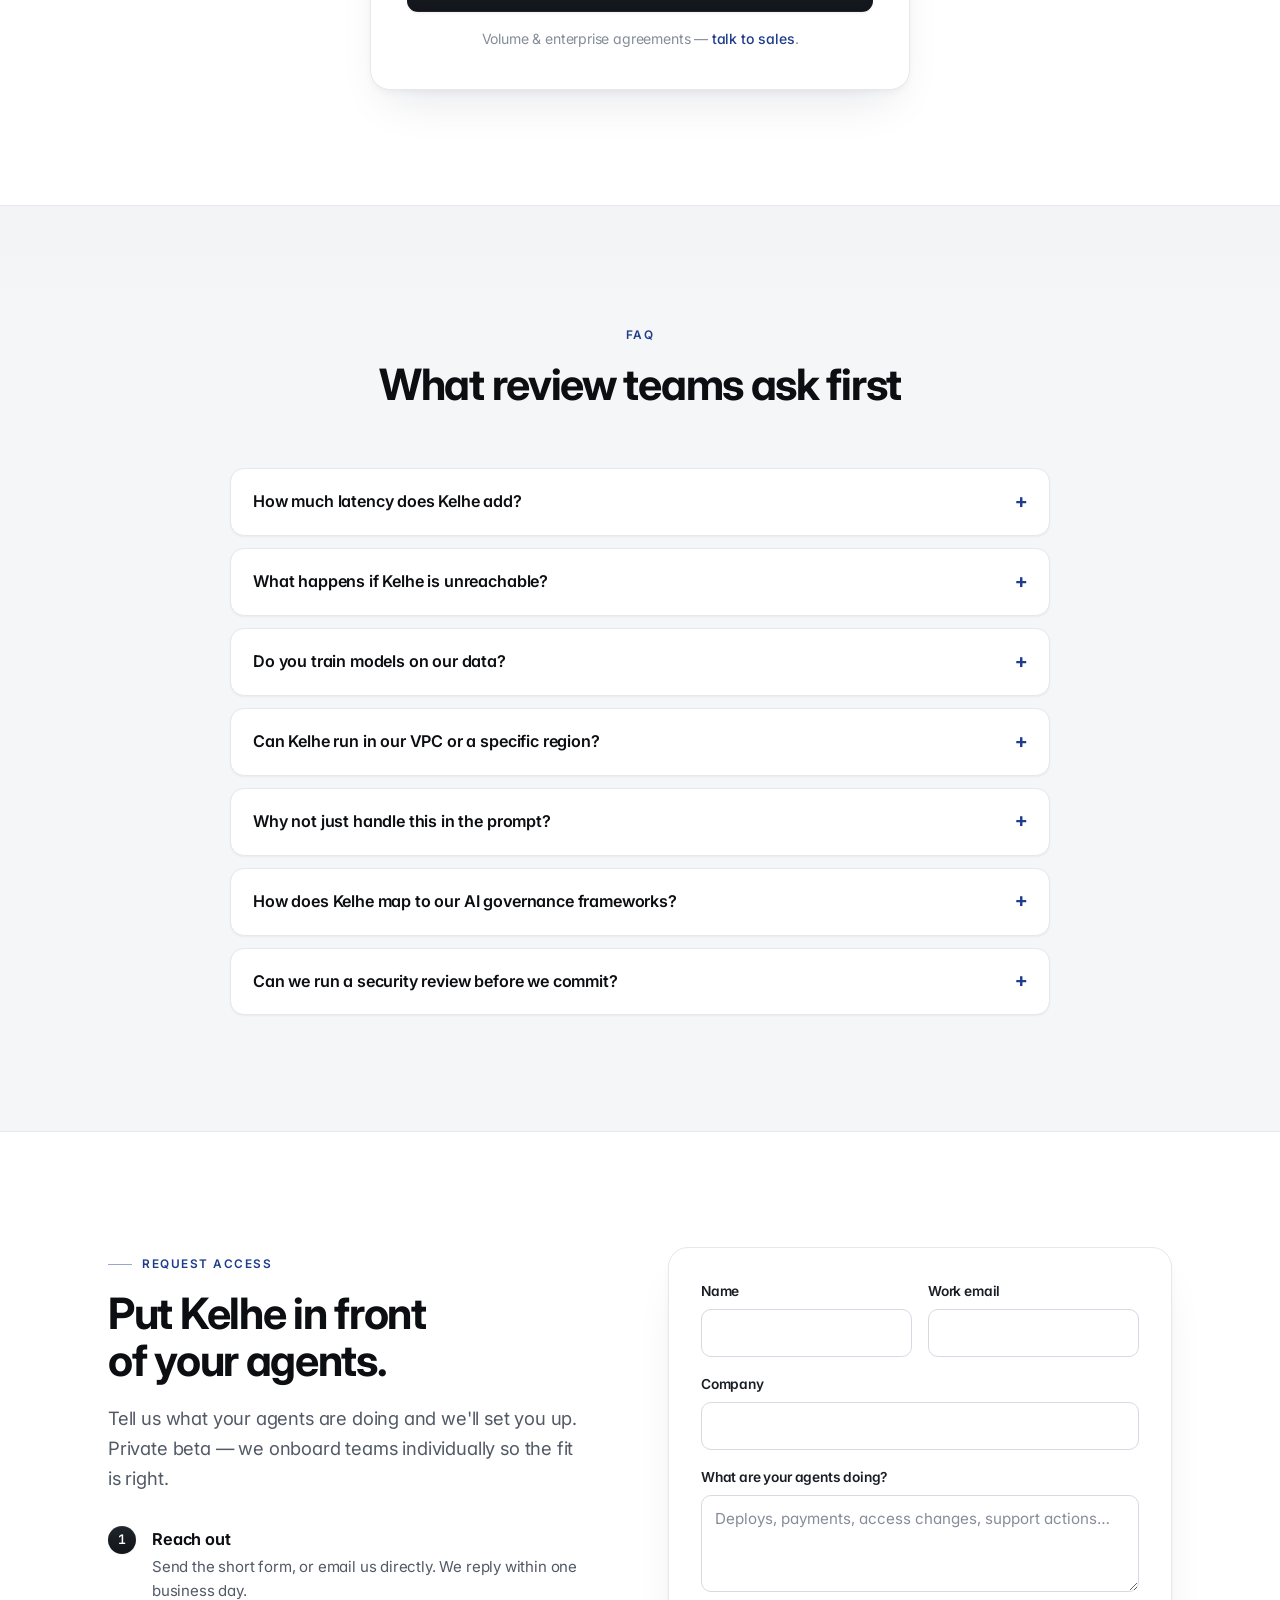
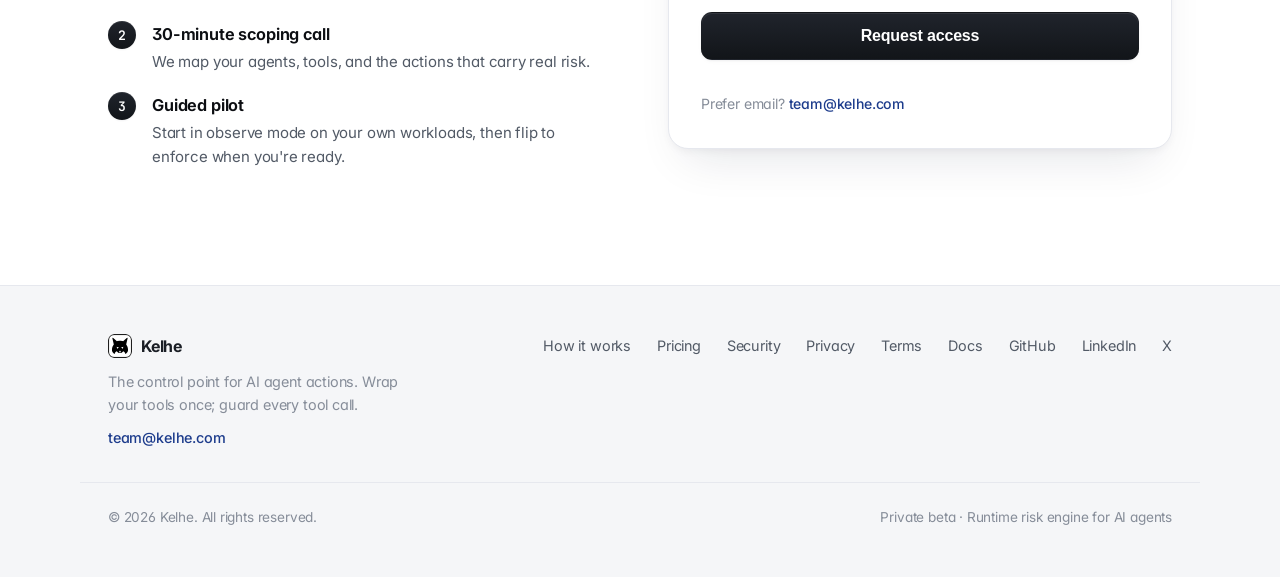
==== commit d6b49601: "docs" ====
--- a/index.html
+++ b/index.html
@@ -63,7 +63,7 @@
           "@type": "Offer",
           "priceCurrency": "USD",
           "price": "10.00",
-          "description": "Usage-based token pricing: 400,000 combined tokens free to start, then $10.00 per Million tokens. No tiers, no feature gating."
+          "description": "Usage-based token pricing: 500,000 combined tokens free to start, then $10.00 per Million tokens. No tiers, no feature gating."
         }
       },
       {
@@ -129,6 +129,7 @@
         <a href="#security">Security</a>
         <a href="#pricing">Pricing</a>
         <a href="#faq">FAQ</a>
+        <a href="https://docs.kelhe.com" rel="noopener">Docs</a>
         <div class="nav__cta">
           <a class="nav__link" href="mailto:team@kelhe.com?subject=Talk%20to%20sales">Talk to sales</a>
           <a class="btn btn--primary" href="#request">Request access</a>
@@ -703,6 +704,7 @@
         <a href="security.html">Security</a>
         <a href="privacy.html">Privacy</a>
         <a href="terms.html">Terms</a>
+        <a href="https://docs.kelhe.com" rel="noopener">Docs</a>
         <a href="https://github.com/kelhehq" rel="noopener">GitHub</a>
         <a href="https://www.linkedin.com/company/kelhe" rel="noopener">LinkedIn</a>
         <a href="https://x.com/kelhehq" rel="noopener">X</a>
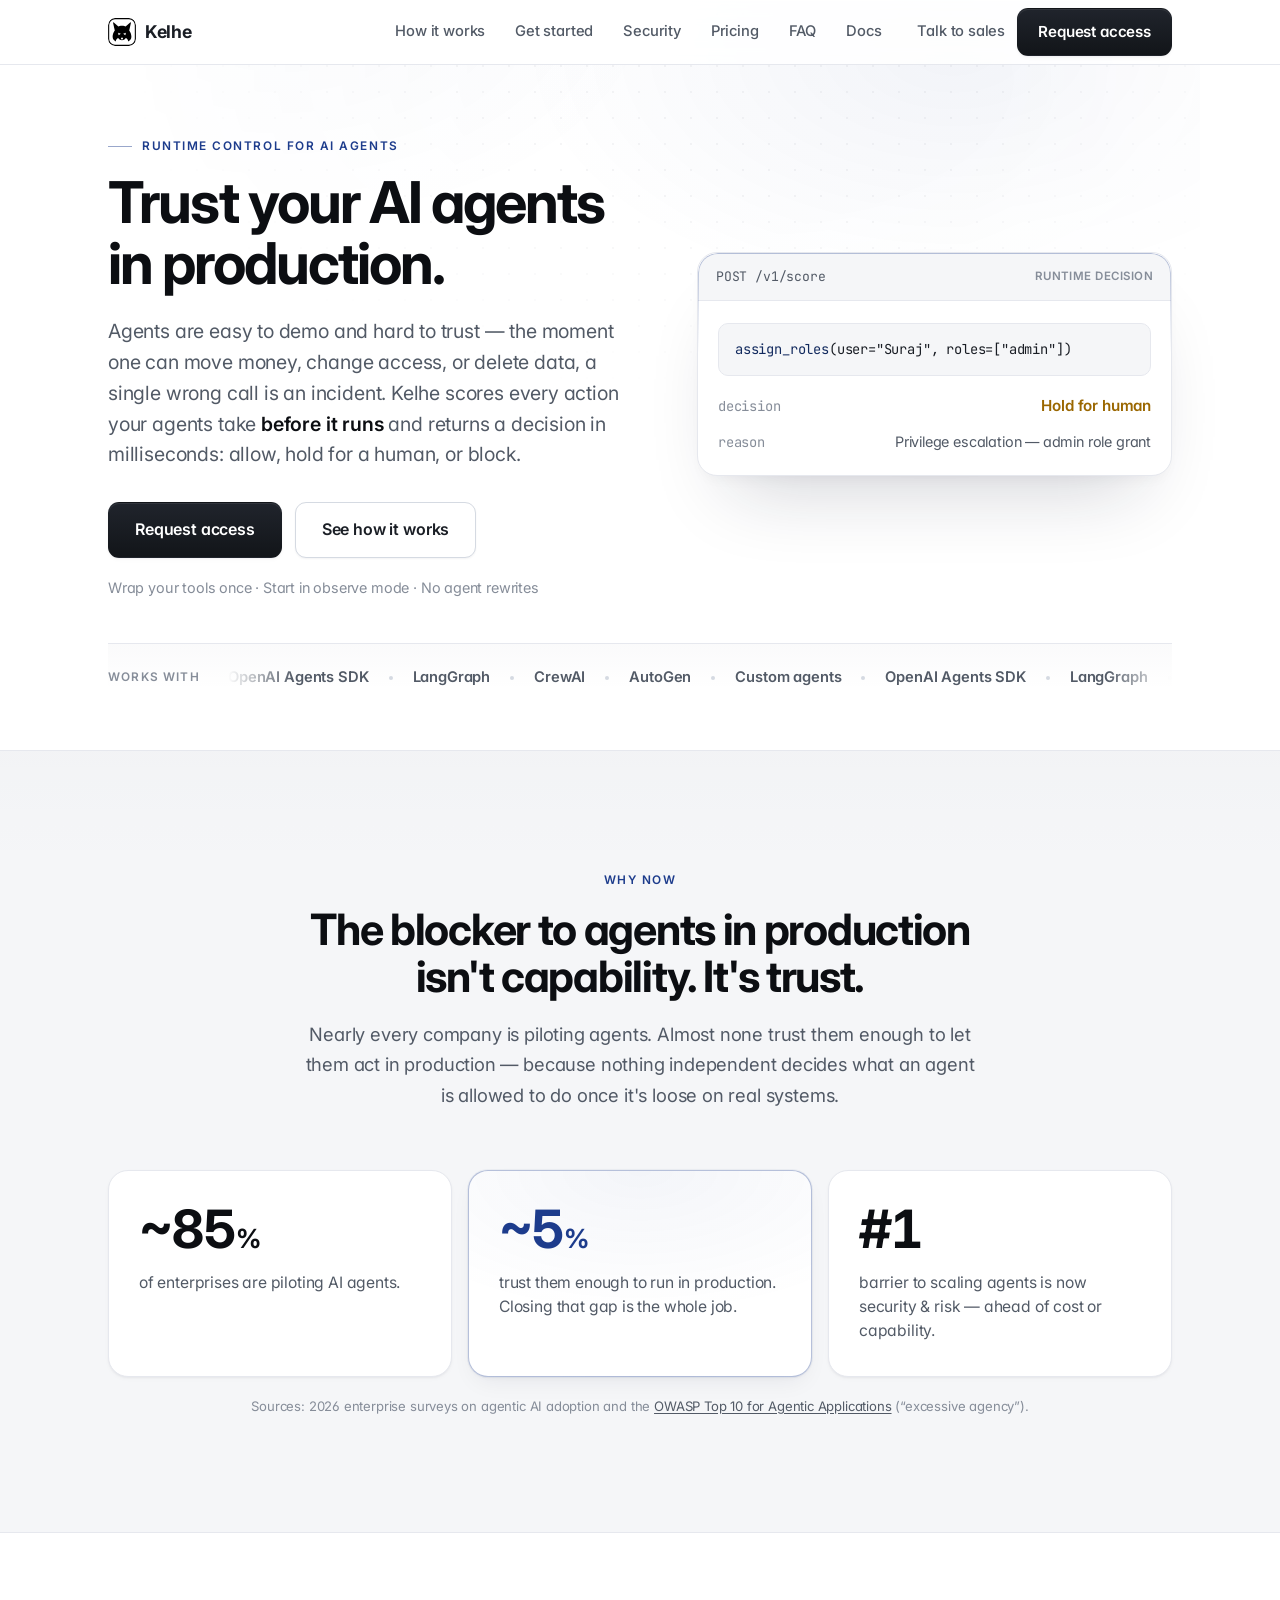
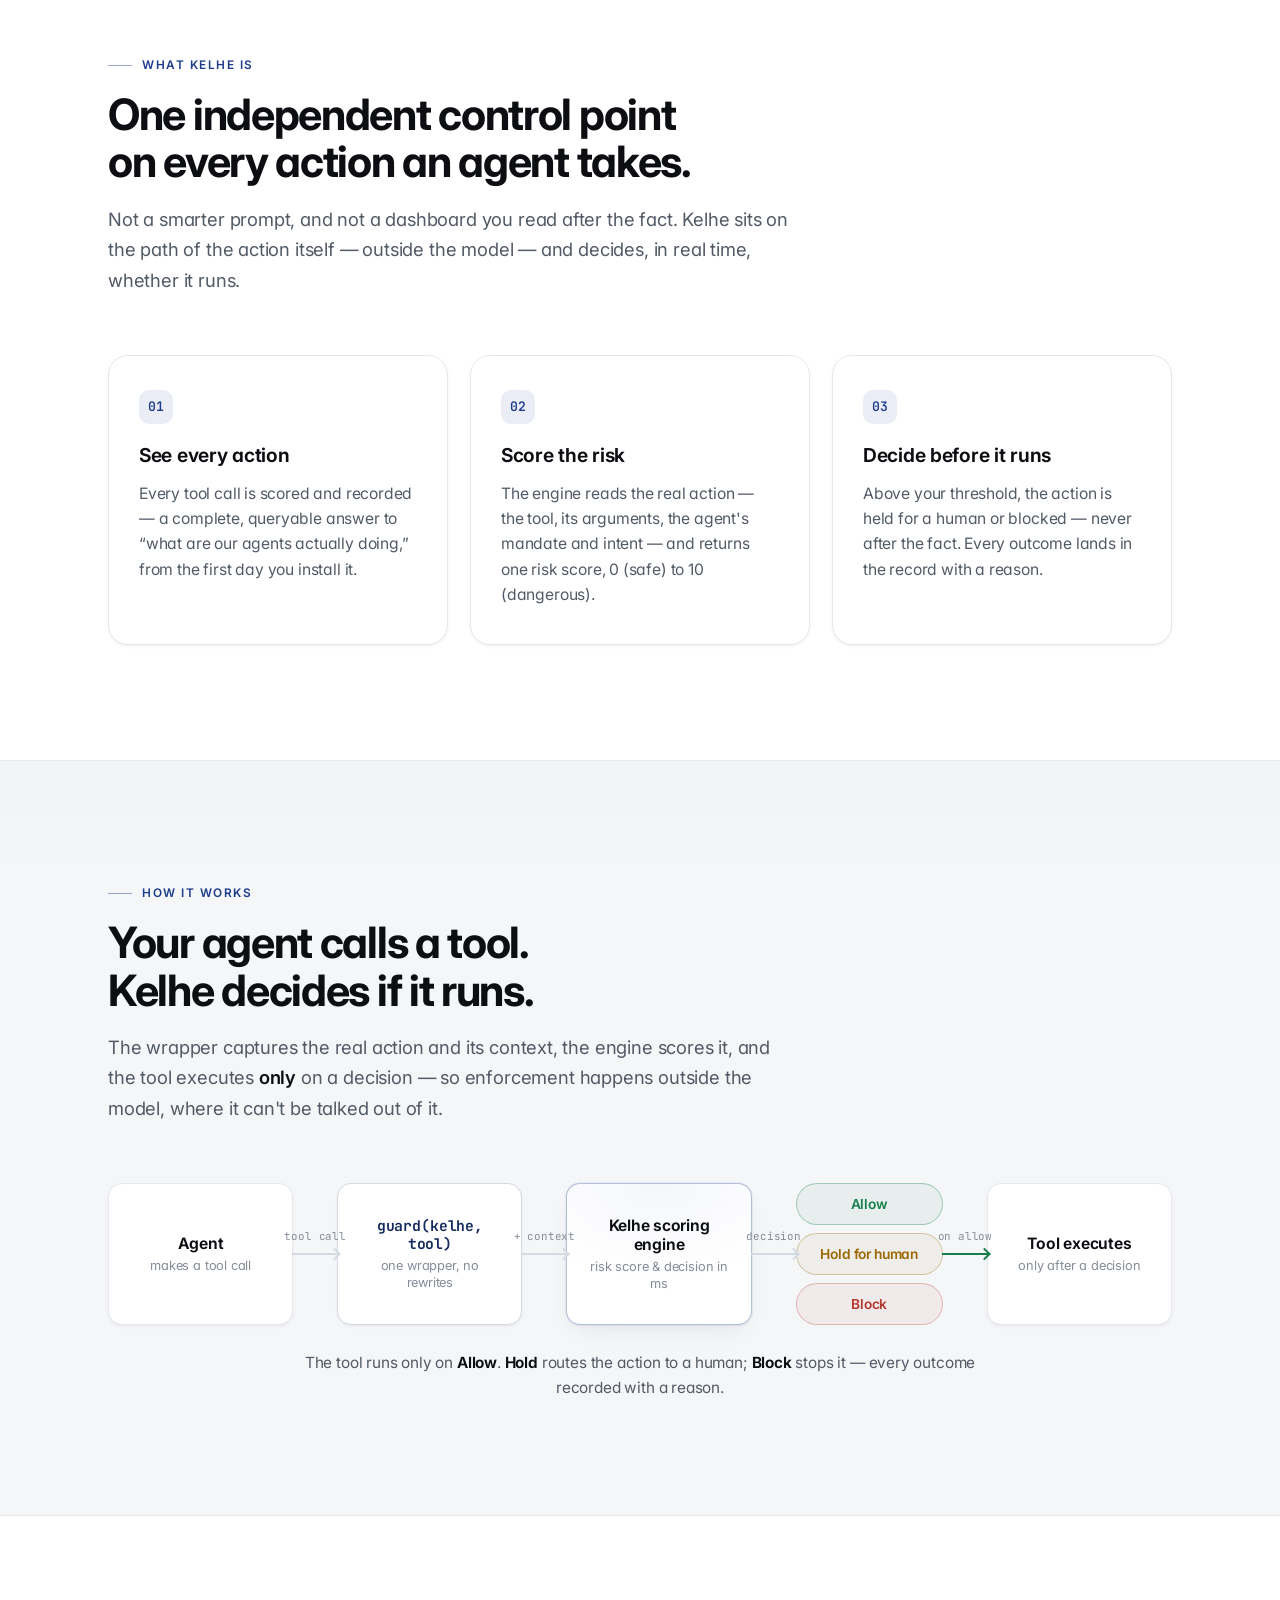
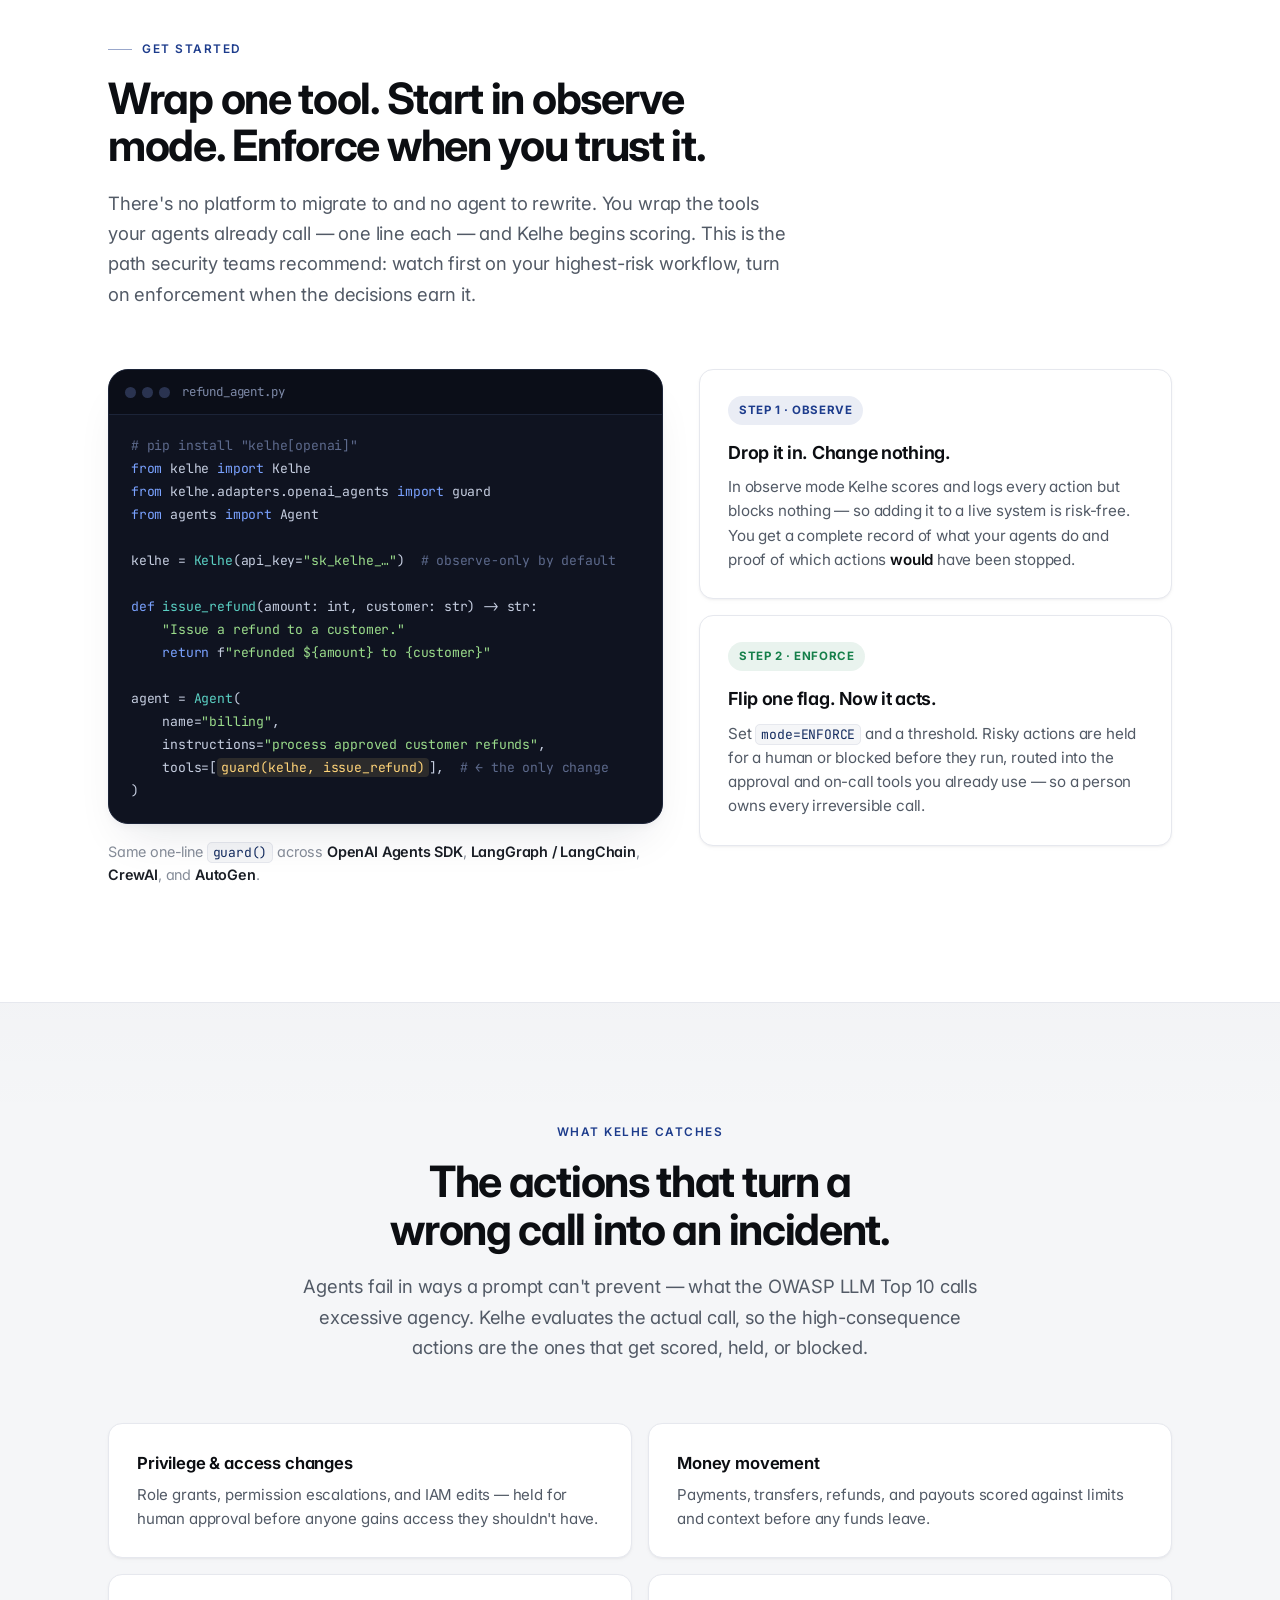
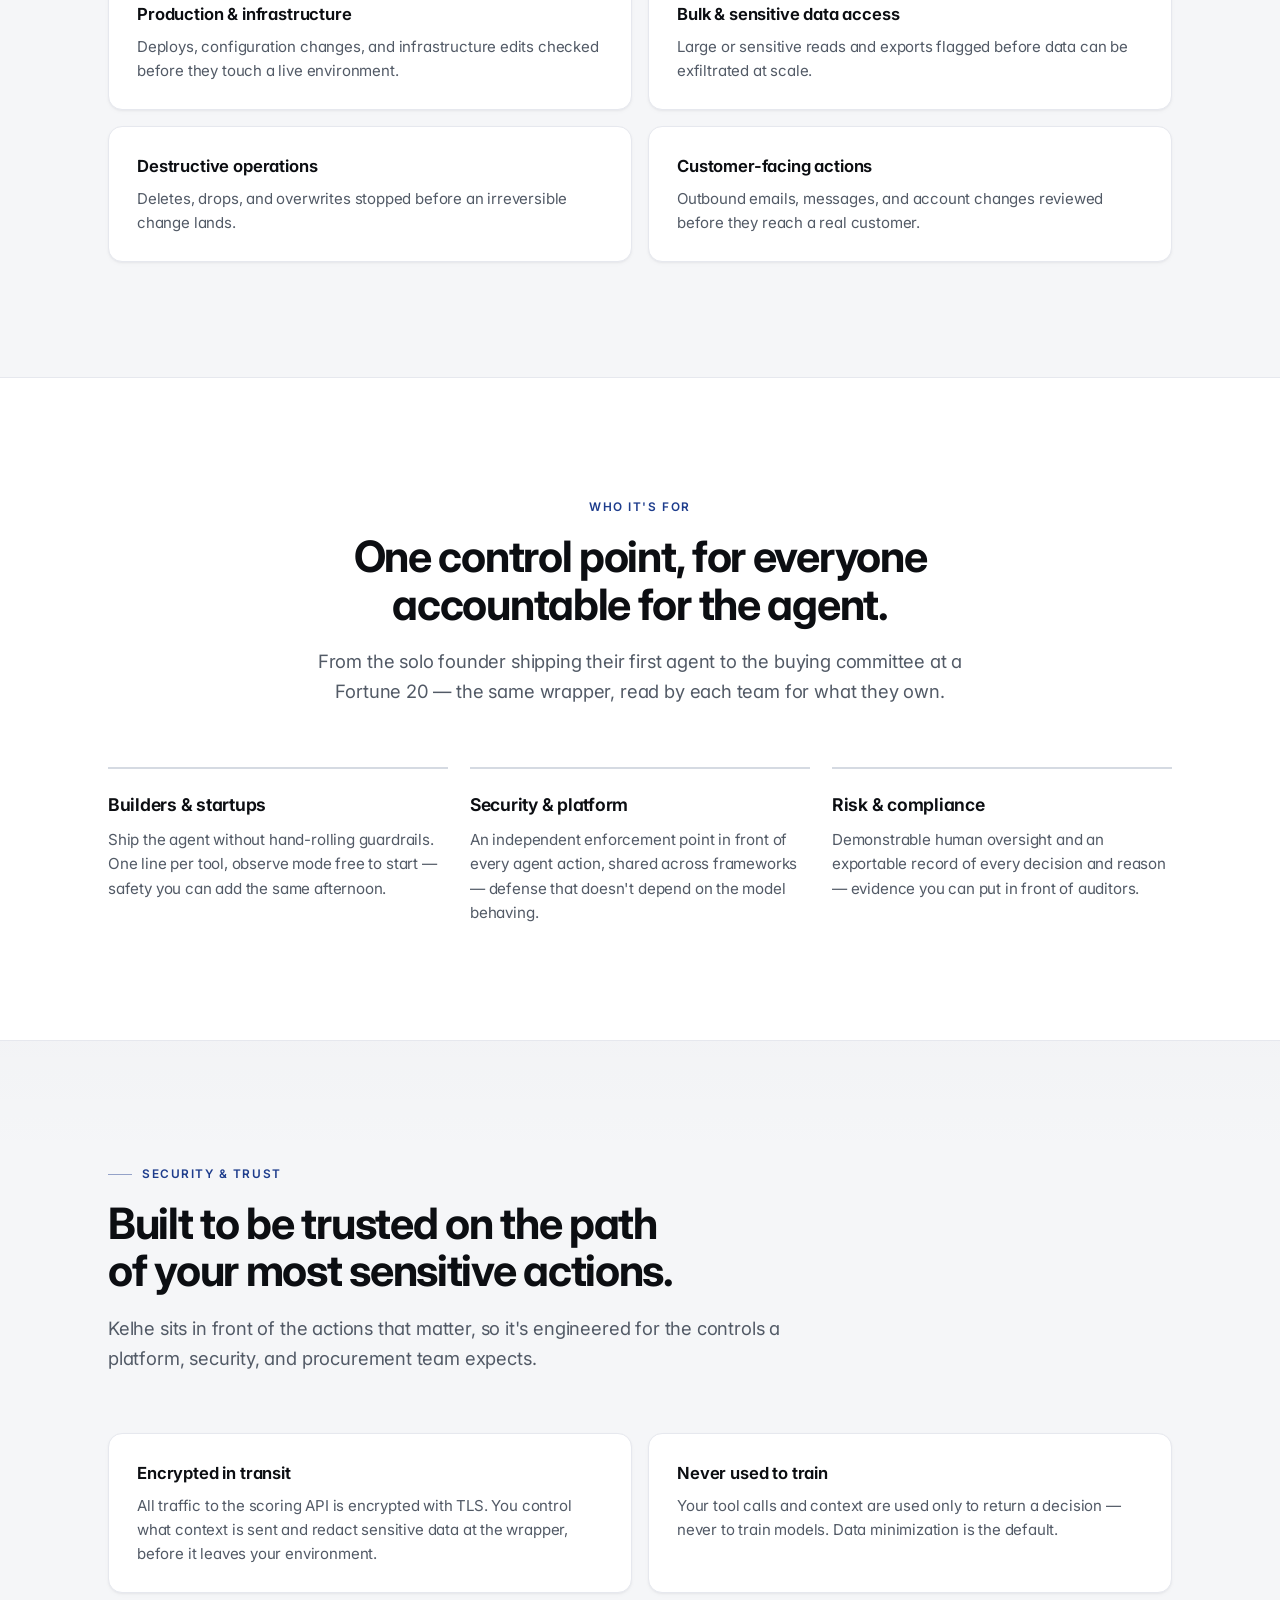
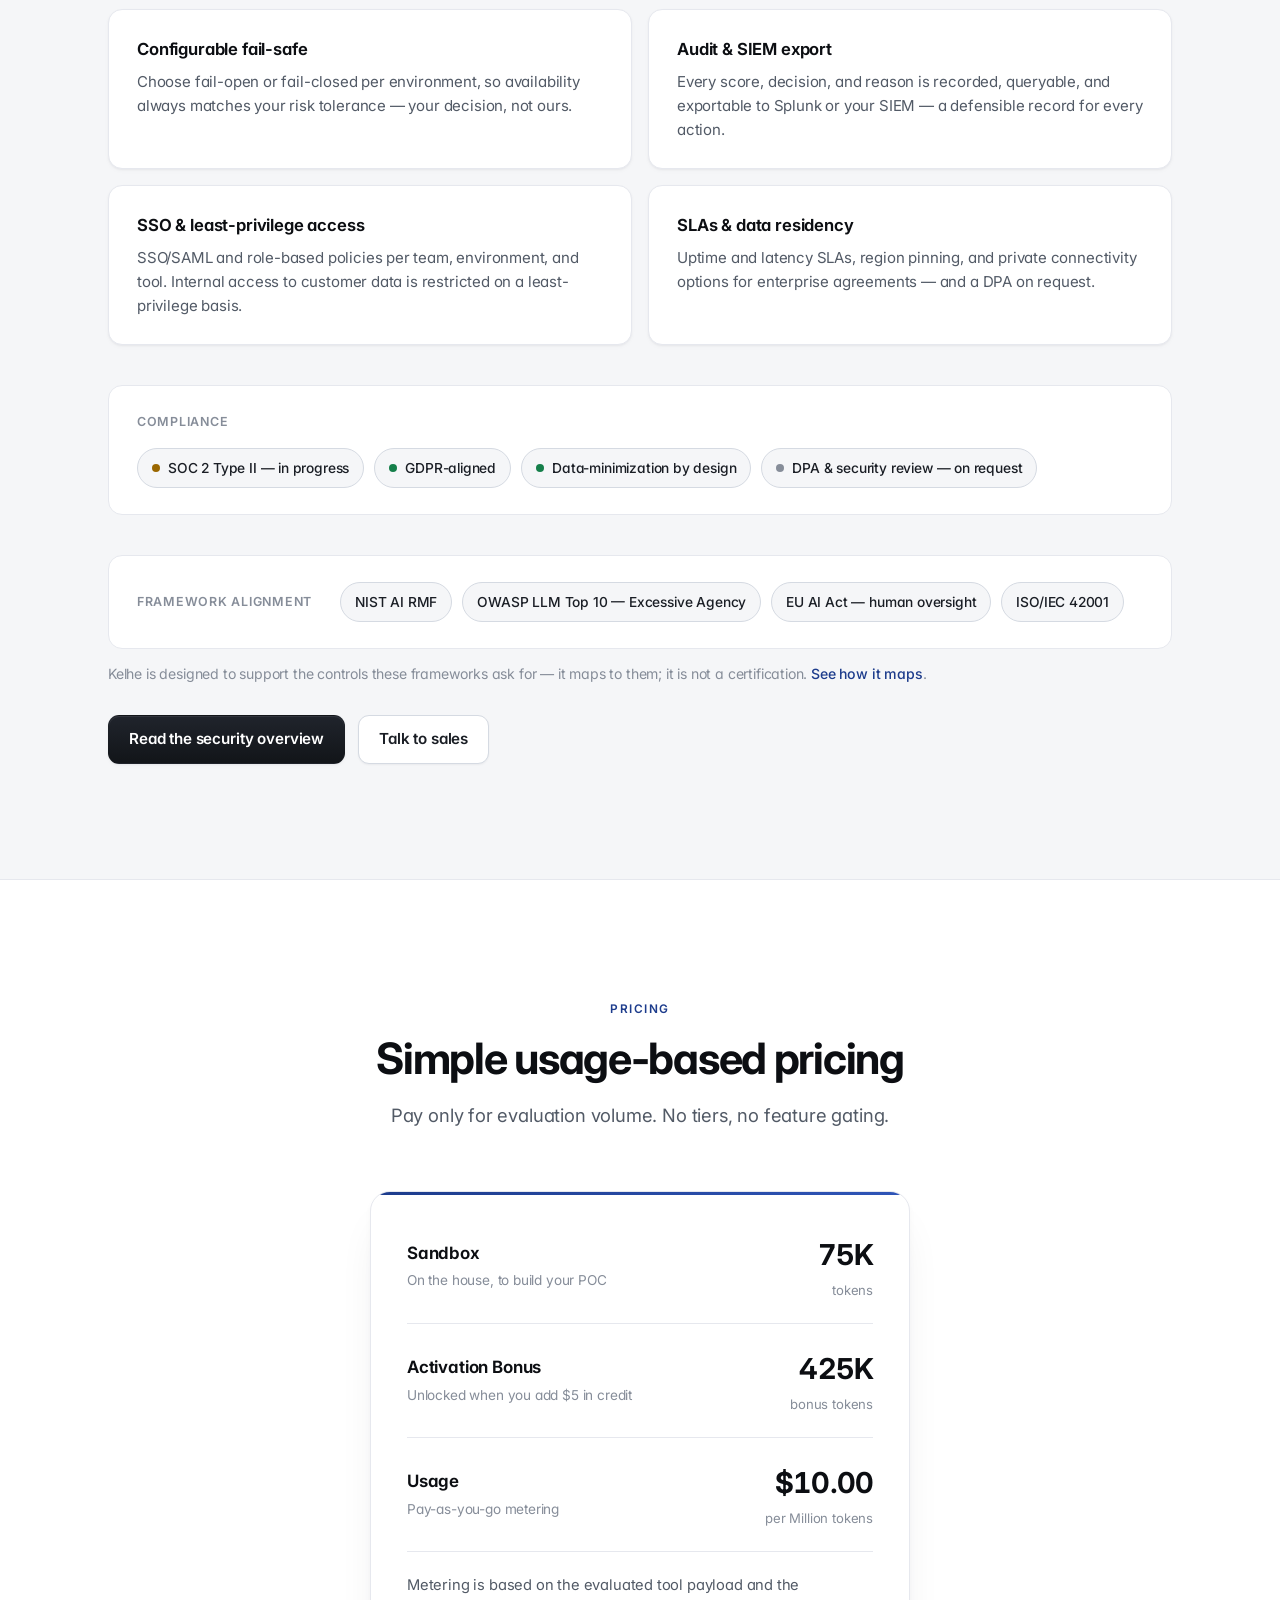
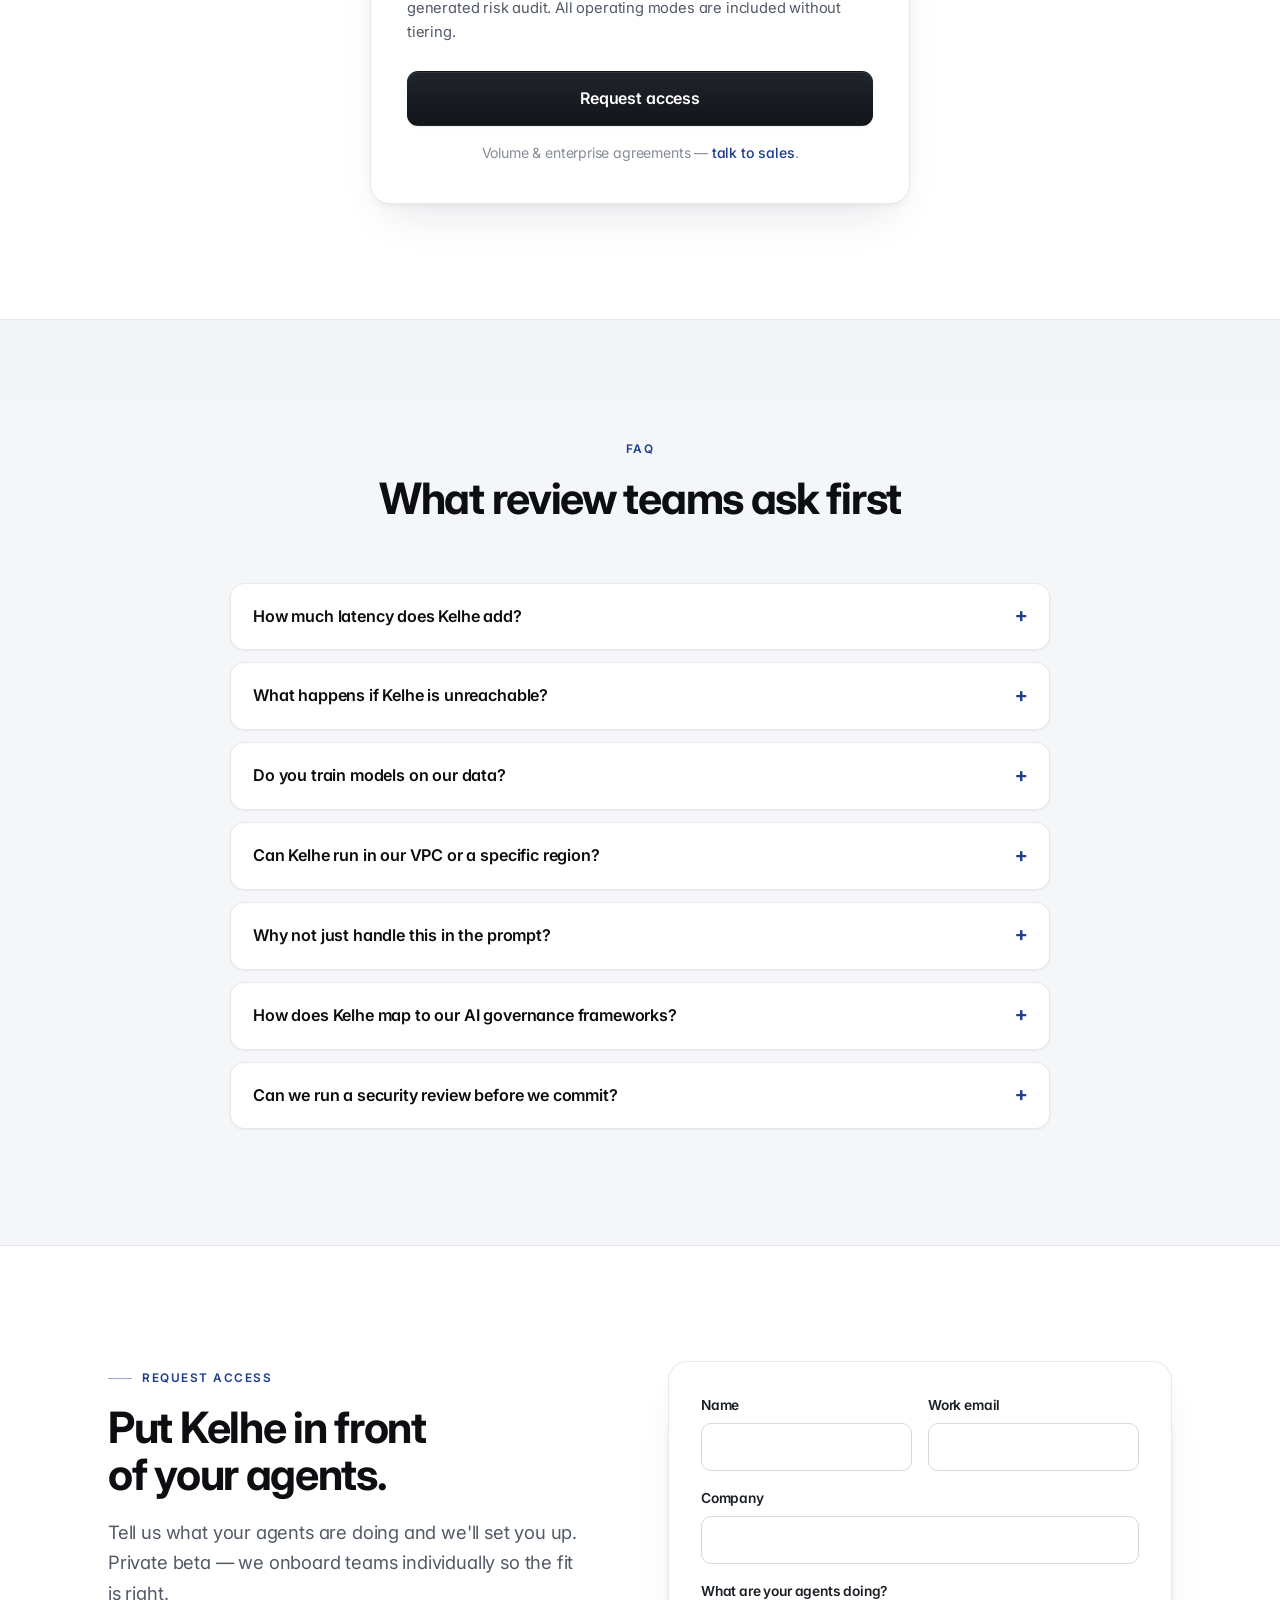
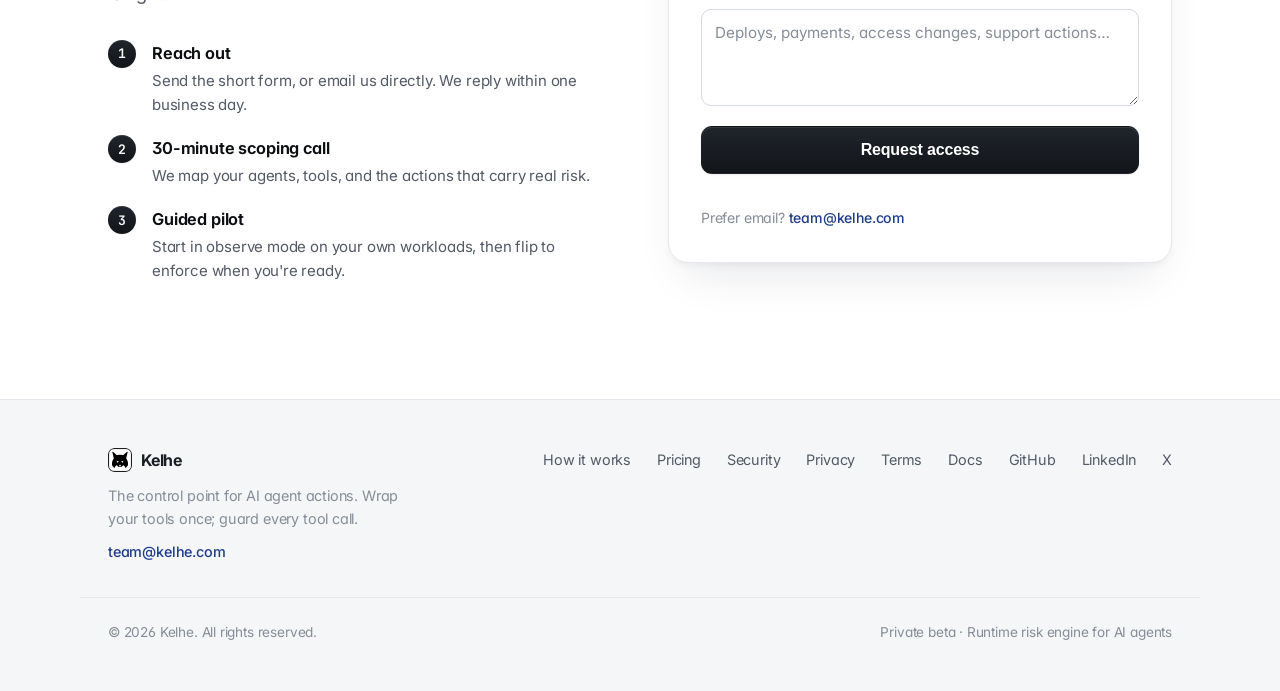
==== commit c20c44c0: "token sandbox" ====
--- a/index.html
+++ b/index.html
@@ -63,7 +63,7 @@
           "@type": "Offer",
           "priceCurrency": "USD",
           "price": "10.00",
-          "description": "Usage-based token pricing: 500,000 combined tokens free to start, then $10.00 per Million tokens. No tiers, no feature gating."
+          "description": "Usage-based token pricing: 75,000 tokens free for sandbox testing, plus a 425,000 token bonus unlocked on account activation. Then $10.00 per Million tokens."
         }
       },
       {
@@ -518,13 +518,6 @@
           Kelhe is designed to support the controls these frameworks ask for — it maps to them; it is not a certification. <a href="security.html">See how it maps</a>.
         </p>
 
-        <!-- TODO(owner): replace the "in progress / on request" statuses above with
-             verified badges once certifications are issued. -->
-        <!-- TODO(owner): customer logo wall — uncomment and add real, approved logos
-             once you have permission to display them.
-        <div class="logos"> ... </div>
-        -->
-
         <div class="sec__cta">
           <a class="btn btn--primary" href="security.html">Read the security overview</a>
           <a class="btn btn--ghost" href="mailto:team@kelhe.com?subject=Enterprise%20%26%20security%20review">Talk to sales</a>
@@ -544,12 +537,22 @@
         <div class="pricing__card">
           <div class="pricing__row">
             <div>
-              <span class="pricing__tier">Free tier</span>
-              <span class="pricing__sub">On the house, to get started</span>
+              <span class="pricing__tier">Sandbox</span>
+              <span class="pricing__sub">On the house, to build your POC</span>
             </div>
             <div class="pricing__price">
-              <span class="pricing__amount">500K</span>
-              <span class="pricing__unit">tokens free on signup</span>
+              <span class="pricing__amount">75K</span>
+              <span class="pricing__unit">tokens</span>
+            </div>
+          </div>
+          <div class="pricing__row">
+            <div>
+              <span class="pricing__tier">Activation Bonus</span>
+              <span class="pricing__sub">Unlocked when you add $5 in credit</span>
+            </div>
+            <div class="pricing__price">
+              <span class="pricing__amount">425K</span>
+              <span class="pricing__unit">bonus tokens</span>
             </div>
           </div>
           <div class="pricing__row">
@@ -778,4 +781,4 @@
     })();
   </script>
 </body>
-</html>
+</html>
